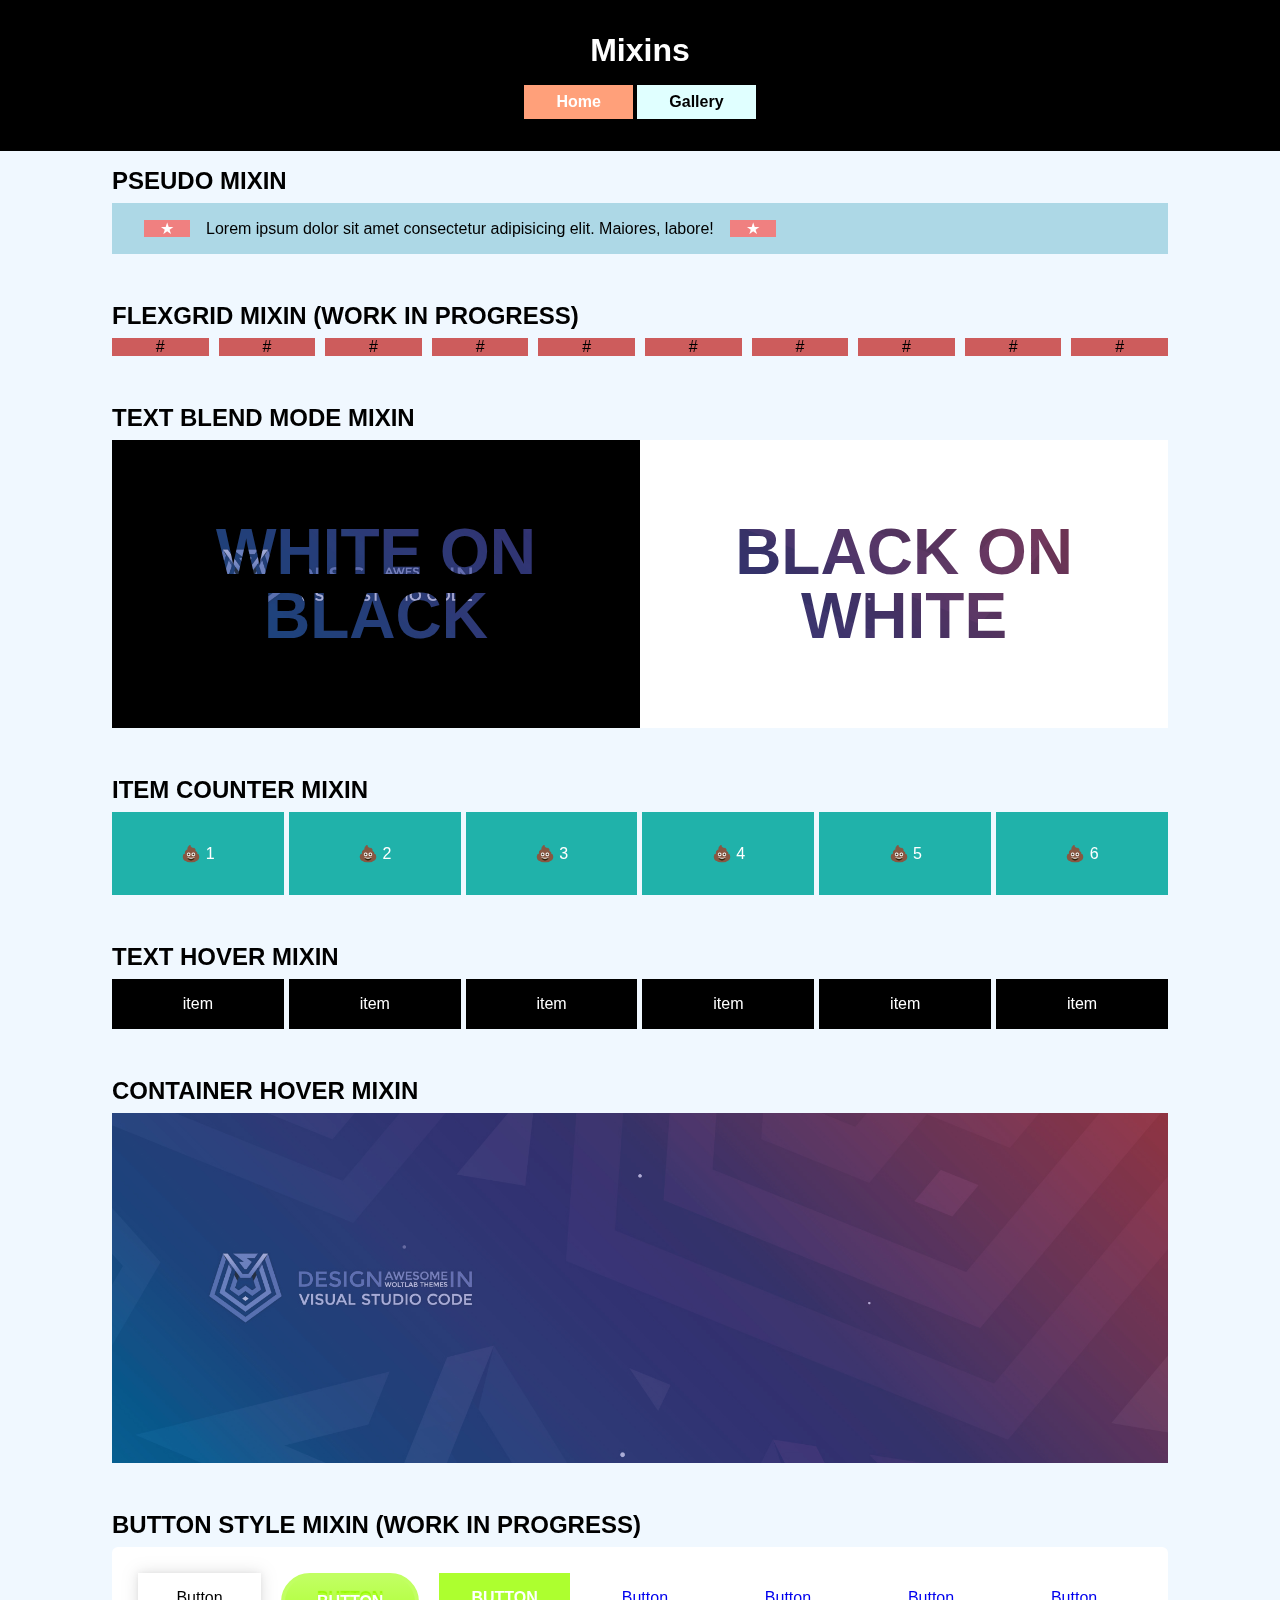
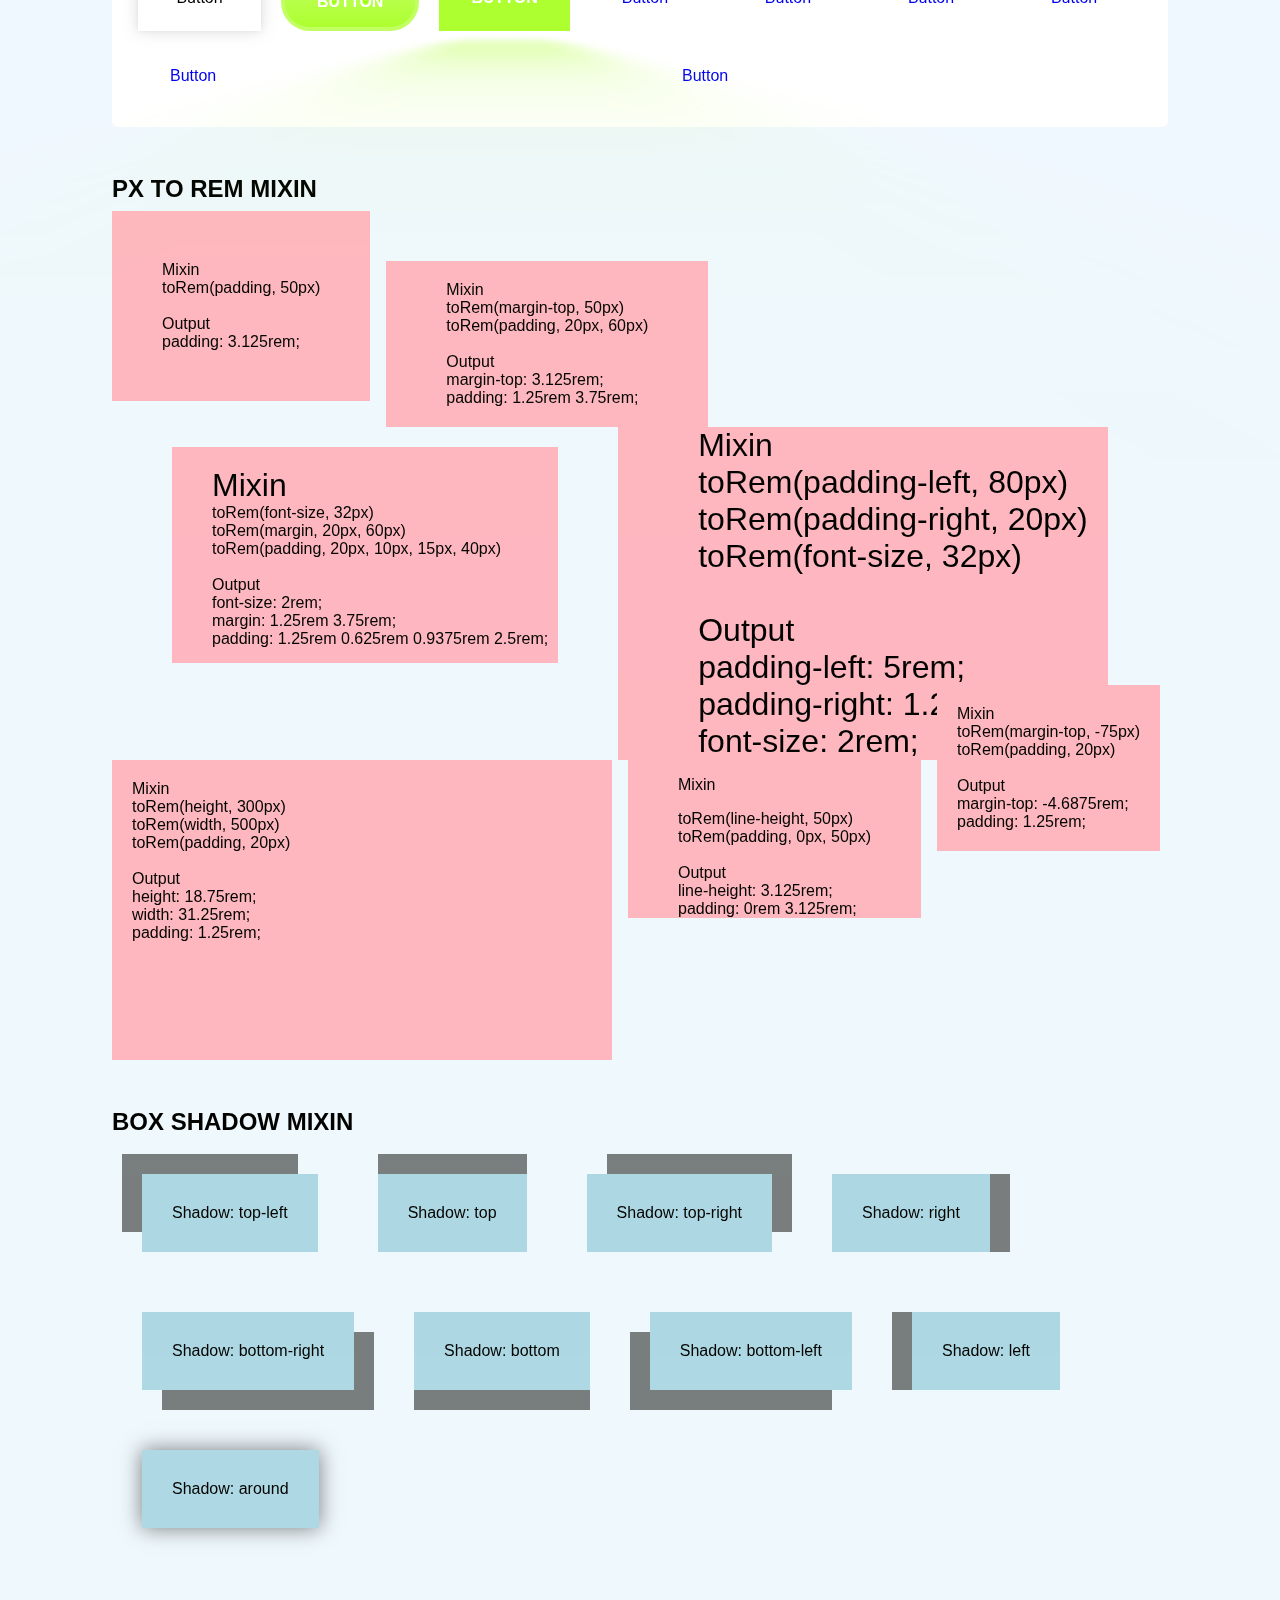
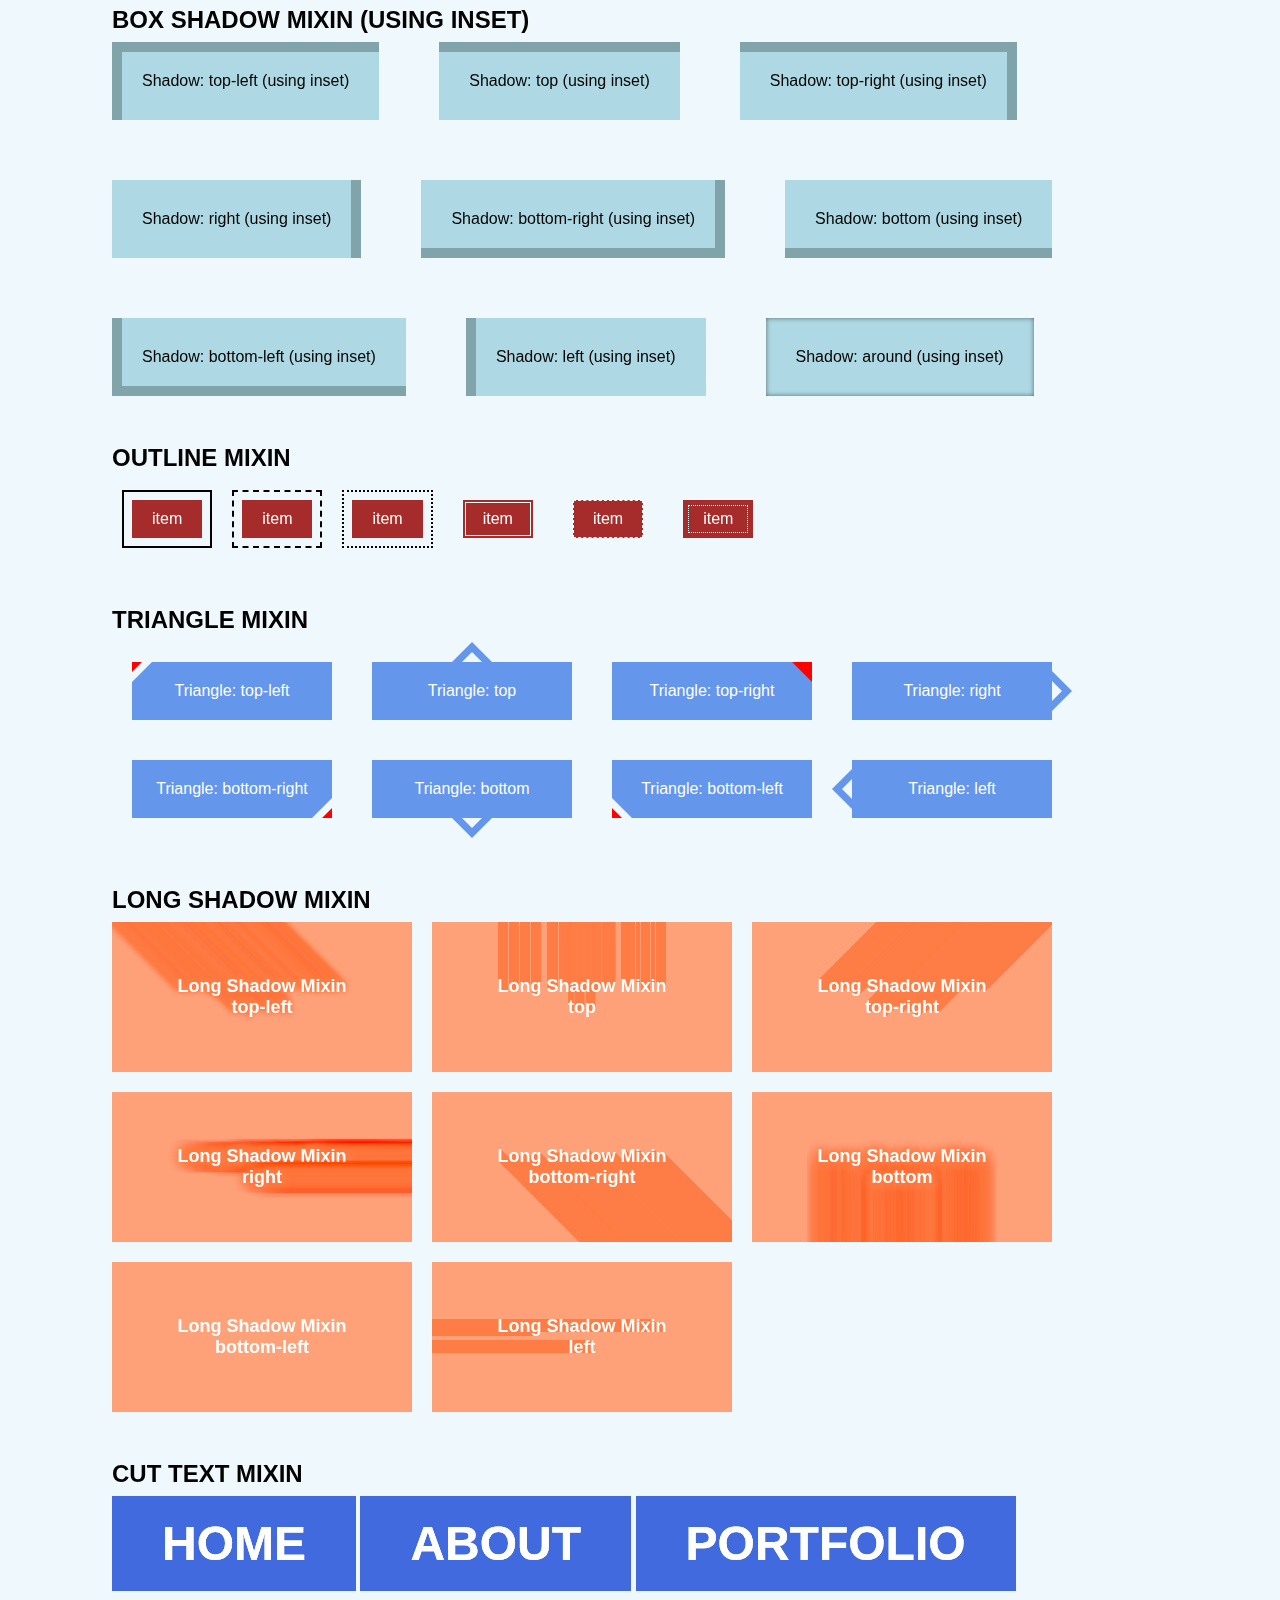
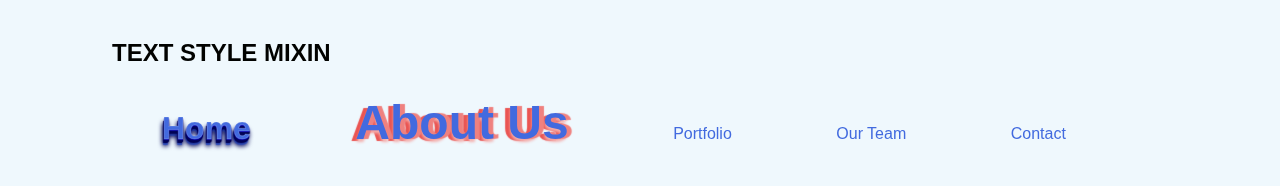
==== index.html @ 2803f366 "Start" ====
<!DOCTYPE html>
<html lang="en">
	<head>
		<meta charset="UTF-8" />
		<meta http-equiv="X-UA-Compatible" content="IE=edge" />
		<meta name="viewport" content="width=device-width, initial-scale=1.0" />

		<script src="./main.js" defer></script>
		<link rel="stylesheet" href="https://cdnjs.cloudflare.com/ajax/libs/font-awesome/5.15.3/css/all.min.css" integrity="sha512-iBBXm8fW90+nuLcSKlbmrPcLa0OT92xO1BIsZ+ywDWZCvqsWgccV3gFoRBv0z+8dLJgyAHIhR35VZc2oM/gI1w==" crossorigin="anonymous" />
		<link rel="stylesheet" href="style.css" />
		<title>MIXINS</title>
	</head>
	<body>
		<header>
			<h1>Mixins</h1>

			<nav class="nav">
				<a href="./index.html">Home</a>
				<a href="./gallery.html">Gallery</a>
			</nav>
		</header>

		<main class="pageContainer">
			<h2>Pseudo Mixin</h2>
			<div class="element">Lorem ipsum dolor sit amet consectetur adipisicing elit. Maiores, labore!</div>

			<h2>FlexGrid Mixin (work in progress)</h2>
			<div class="flexGrid">
				<div>#</div>
				<div>#</div>
				<div>#</div>
				<div>#</div>
				<div>#</div>
				<div>#</div>
				<div>#</div>
				<div>#</div>
				<div>#</div>
				<div>#</div>
			</div>

			<h2>Text Blend Mode Mixin</h2>
			<div class="textBlend">
				<div>White on Black</div>
				<div>Black on White</div>
			</div>

			<h2>Item Counter Mixin</h2>
			<div class="itemCounter">
				<div></div>
				<div></div>
				<div></div>
				<div></div>
				<div></div>
				<div></div>
			</div>

			<h2>Text hover Mixin</h2>
			<ul class="linkHover">
				<li>item</li>
				<li>item</li>
				<li>item</li>
				<li>item</li>
				<li>item</li>
				<li>item</li>
			</ul>

			<h2>Container hover Mixin</h2>
			<figure class="imgHover">
				<img src="./img/vWSC-wallpaper.jpg" alt="" />
			</figure>

			<h2>Button Style Mixin (work in progress)</h2>
			<nav class="buttonNav">
				<a href="#!">Button</a>
				<a href="#!">Button</a>
				<a href="#!">Button</a>
				<a href="#!">Button</a>
				<a href="#!">Button</a>
				<a href="#!">Button</a>
				<a href="#!">Button</a>
				<a href="#!">Button</a>
				<a href="#!">Button</a>
			</nav>

			<h2>PX to REM Mixin</h2>
			<ul class="remall">
				<li>
					Mixin<br />
					toRem(padding, 50px)<br /><br />
					Output<br />padding: 3.125rem;
				</li>
				<li>
					Mixin<br />
					toRem(margin-top, 50px)<br />
					toRem(padding, 20px, 60px)<br /><br />
					Output<br />margin-top: 3.125rem;<br />
					padding: 1.25rem 3.75rem;
				</li>
				<li>
					<span>Mixin</span><br />
					toRem(font-size, 32px)<br />
					toRem(margin, 20px, 60px)<br />
					toRem(padding, 20px, 10px, 15px, 40px)<br /><br />
					Output<br />
					font-size: 2rem;<br />
					margin: 1.25rem 3.75rem;<br />
					padding: 1.25rem 0.625rem 0.9375rem 2.5rem;<br />
				</li>
				<li>
					Mixin<br />
					toRem(padding-left, 80px)<br />
					toRem(padding-right, 20px)<br />
					toRem(font-size, 32px)<br /><br />
					Output<br />
					padding-left: 5rem;<br />
					padding-right: 1.25rem;<br />
					font-size: 2rem;<br />
				</li>
				<li>
					Mixin<br />
					toRem(height, 300px)<br />
					toRem(width, 500px)<br />
					toRem(padding, 20px)<br /><br />
					Output<br />
					height: 18.75rem;<br />
					width: 31.25rem;<br />
					padding: 1.25rem;<br />
				</li>
				<li>
					<span>Mixin</span><br />
					toRem(line-height, 50px)<br />
					toRem(padding, 0px, 50px)<br /><br />
					Output<br />
					line-height: 3.125rem;<br />
					padding: 0rem 3.125rem;
				</li>
				<li>
					Mixin<br />
					toRem(margin-top, -75px)<br />
					toRem(padding, 20px)<br /><br />
					Output<br />
					margin-top: -4.6875rem;<br />
					padding: 1.25rem;
				</li>
			</ul>

			<h2>Box Shadow Mixin</h2>
			<ul class="boxShadow">
				<li>Shadow: top-left</li>
				<li>Shadow: top</li>
				<li>Shadow: top-right</li>
				<li>Shadow: right</li>
				<li>Shadow: bottom-right</li>
				<li>Shadow: bottom</li>
				<li>Shadow: bottom-left</li>
				<li>Shadow: left</li>
				<li>Shadow: around</li>
			</ul>

			<h2>Box Shadow Mixin (using inset)</h2>
			<ul class="boxShadowInset">
				<li>Shadow: top-left (using inset)</li>
				<li>Shadow: top (using inset)</li>
				<li>Shadow: top-right (using inset)</li>
				<li>Shadow: right (using inset)</li>
				<li>Shadow: bottom-right (using inset)</li>
				<li>Shadow: bottom (using inset)</li>
				<li>Shadow: bottom-left (using inset)</li>
				<li>Shadow: left (using inset)</li>
				<li>Shadow: around (using inset)</li>
			</ul>

			<h2>Outline Mixin</h2>
			<ul class="outline">
				<li>item</li>
				<li>item</li>
				<li>item</li>
				<li>item</li>
				<li>item</li>
				<li>item</li>
			</ul>

			<h2>Triangle Mixin</h2>
			<ul class="triangle">
				<li>Triangle: top-left</li>
				<li>Triangle: top</li>
				<li>Triangle: top-right</li>
				<li>Triangle: right</li>
				<li>Triangle: bottom-right</li>
				<li>Triangle: bottom</li>
				<li>Triangle: bottom-left</li>
				<li>Triangle: left</li>
			</ul>

			<h2>Long Shadow Mixin</h2>
			<ul class="longShadow">
				<li>
					<p>Long Shadow Mixin<br /><span>top-left</span></p>
				</li>
				<li>
					<p>Long Shadow Mixin<br /><span>top</span></p>
				</li>
				<li>
					<p>Long Shadow Mixin<br /><span>top-right</span></p>
				</li>
				<li>
					<p>Long Shadow Mixin<br />right</p>
				</li>
				<li>
					<p>Long Shadow Mixin<br />bottom-right</p>
				</li>
				<li>
					<p>Long Shadow Mixin<br />bottom</p>
				</li>
				<li>
					<p>Long Shadow Mixin<br />bottom-left</p>
				</li>
				<li>
					<p>Long Shadow Mixin<br />left</p>
				</li>
			</ul>

			<h2>Cut Text Mixin</h2>
			<div class="cutText">
				<a href="#!"><span>Home</span></a>
				<a href="#!"><span>About</span></a>
				<a href="#!"><span>Portfolio</span></a>
			</div>

			<h2>Text Style Mixin</h2>
			<div class="textStyle">
				<a href="#!">Home</a>
				<a href="#!">About Us</a>
				<a href="#!">Portfolio</a>
				<a href="#!">Our Team</a>
				<a href="#!">Contact</a>
			</div>
		</main>
	</body>
</html>
---- style.css ----
@charset "UTF-8";
* {
  padding: 0;
  margin: 0;
  -webkit-box-sizing: border-box;
          box-sizing: border-box;
}

body {
  font-family: "Segoe UI", Tahoma, Geneva, Verdana, sans-serif;
  background-color: aliceblue;
}

body[data-page-id="gallery"] main {
  padding: 3rem 0;
}

.pageContainer {
  width: 100%;
  margin: 0 auto;
  padding: 1rem;
}

header {
  background-color: black;
  color: white;
  text-align: center;
  padding: 2rem;
}

header nav {
  margin-top: 1rem;
}

header nav > a {
  display: inline-block;
  text-decoration: none;
  color: black;
  font-weight: bold;
  background-color: lightcyan;
  padding: 0.5rem 2rem;
}

header nav > a:hover, header nav > a.active {
  background-color: lightsalmon;
  color: white;
}

main {
  padding: 10rem 0;
}

main h2 {
  font-weight: bold;
  text-transform: uppercase;
  margin-bottom: 0.5rem;
}

main h2:not(:first-child) {
  margin-top: 3rem;
}

main ul {
  list-style: none;
}

@media (min-width: 545px) {
  .pageContainer {
    width: 95%;
  }
}

@media (min-width: 769px) {
  .pageContainer {
    width: 90%;
  }
}

@media (min-width: 1025px) {
  .pageContainer {
    width: 85%;
  }
}

@media (min-width: 1200px) {
  .pageContainer {
    width: 85%;
  }
}

@media (min-width: 1600px) {
  .pageContainer {
    width: 80%;
  }
}

.element {
  background-color: lightblue;
  padding: 1rem;
  position: relative;
}

.element::before, .element::after {
  content: "★";
  position: relative;
  margin: 0 1rem;
  padding: 0 1rem;
  color: white;
  background-color: lightcoral;
}

.flexGrid {
  display: -webkit-box;
  display: -ms-flexbox;
  display: flex;
  -ms-flex-wrap: wrap;
      flex-wrap: wrap;
  margin: -20px;
}

.flexGrid > * {
  -webkit-box-flex: 0;
      -ms-flex: 0 0 calc(100% / 10);
          flex: 0 0 calc(100% / 10);
  margin: 10px;
}

@supports (display: grid) {
  .flexGrid {
    display: -ms-grid;
    display: grid;
    -ms-grid-columns: (1fr)[10];
        grid-template-columns: repeat(10, 1fr);
    grid-auto-rows: minmax(auto, 1fr);
    gap: 10px;
    margin: 0;
  }
  .flexGrid > * {
    -webkit-box-flex: inherit;
        -ms-flex: inherit;
            flex: inherit;
    margin: 0;
  }
}

.flexGrid > * {
  text-align: center;
  background-color: indianred;
}

.textBlend {
  display: -webkit-box;
  display: -ms-flexbox;
  display: flex;
  background: url(./img/vWSC-wallpaper.jpg) center center/cover, lightcoral;
}

.textBlend > * {
  -webkit-box-flex: 1;
      -ms-flex: 1;
          flex: 1;
  text-align: center;
  padding: 5rem 0;
  text-transform: uppercase;
  line-height: 1;
}

.textBlend > :first-child {
  color: white;
  background-color: black;
  mix-blend-mode: multiply;
  font-size: 4rem;
  font-weight: bold;
}

.textBlend > :last-child {
  color: black;
  background-color: white;
  mix-blend-mode: screen;
  font-size: 4rem;
  font-weight: bolder;
}

.itemCounter {
  display: -webkit-box;
  display: -ms-flexbox;
  display: flex;
}

.itemCounter > * {
  counter-increment: itemCount;
  -webkit-box-flex: 1;
      -ms-flex: 1;
          flex: 1;
  background-color: lightseagreen;
  padding: 2rem;
  text-align: center;
}

.itemCounter > *::before {
  content: "💩 " counter(itemCount);
}

.itemCounter > *::before {
  color: white;
}

.itemCounter > *:not(:last-child) {
  margin-right: 5px;
}

.linkHover {
  display: -webkit-box;
  display: -ms-flexbox;
  display: flex;
  list-style: none;
}

.linkHover > * {
  -webkit-box-flex: 1;
      -ms-flex: 1;
          flex: 1;
  padding: 1rem;
  cursor: pointer;
  background-color: black;
  text-align: center;
  color: white;
}

.linkHover > *:hover, .linkHover > *:focus, .linkHover > *:focus-within {
  color: lightcoral;
}

.linkHover > *:not(:last-child) {
  margin-right: 5px;
}

.imgHover {
  width: 100%;
  height: 350px;
  position: relative;
  overflow: hidden;
}

.imgHover::before {
  content: "✚";
  position: absolute;
  width: 100%;
  height: 100%;
  top: 0;
  left: 0;
  display: -webkit-box;
  display: -ms-flexbox;
  display: flex;
  -webkit-box-pack: center;
      -ms-flex-pack: center;
          justify-content: center;
  -webkit-box-align: center;
      -ms-flex-align: center;
          align-items: center;
  background-color: rgba(0, 0, 0, 0.75);
  -webkit-transition: all 0.2s 0.1s ease-in-out;
  transition: all 0.2s 0.1s ease-in-out;
  -webkit-transform: translateX(-100%);
          transform: translateX(-100%);
}

.imgHover:hover::before {
  -webkit-transform: translate(0, 0);
          transform: translate(0, 0);
}

.imgHover::before {
  font-weight: bold;
  text-transform: uppercase;
  font-size: 3rem;
  color: white;
}

.imgHover > img {
  -o-object-fit: cover;
     object-fit: cover;
  height: 100%;
  width: 100%;
}

.imgContainer {
  display: -webkit-box;
  display: -ms-flexbox;
  display: flex;
  -ms-flex-wrap: wrap;
      flex-wrap: wrap;
  overflow: hidden;
  margin: -2.5px;
}

.imgContainer > * {
  display: block;
  -o-object-fit: cover;
     object-fit: cover;
  width: 100%;
  height: 100%;
  max-width: calc(100% / 5);
  max-width: calc(100% / 5 - 5px);
  margin: 2.5px;
}

@supports (display: grid) {
  .imgContainer {
    display: -ms-grid;
    display: grid;
    -ms-grid-columns: (1fr)[5];
        grid-template-columns: repeat(5, 1fr);
    grid-auto-rows: auto;
    grid-auto-flow: dense;
    gap: 5px;
    margin: 0;
  }
  .imgContainer > * {
    margin: 0;
    max-width: inherit;
  }
}

.buttonNav {
  background-color: white;
  padding: 1rem;
  border-radius: 6px;
  display: -webkit-box;
  display: -ms-flexbox;
  display: flex;
  -ms-flex-wrap: wrap;
      flex-wrap: wrap;
}

.buttonNav > * {
  margin: 10px;
  -webkit-box-flex: 1;
      -ms-flex: 1;
          flex: 1;
  padding: 1rem 2rem;
  text-decoration: none;
}

.buttonNav > :first-child {
  text-align: center;
  color: black;
  -webkit-box-shadow: 0 0 5px rgba(128, 128, 128, 0.1), 0 0 15px rgba(128, 128, 128, 0.25);
          box-shadow: 0 0 5px rgba(128, 128, 128, 0.1), 0 0 15px rgba(128, 128, 128, 0.25);
}

.buttonNav > :first-child:hover {
  background-color: black;
  color: black;
}

.buttonNav > :nth-child(2) {
  text-align: center;
  color: white;
  font-weight: bold;
  text-transform: uppercase;
  border-radius: 50px;
  background: -webkit-gradient(linear, left bottom, left top, from(greenyellow), to(#c1ff62));
  background: linear-gradient(to top, greenyellow, #c1ff62);
  border: 4px solid #c1ff62;
  text-shadow: 0 -2px 0 greenyellow, 0 -4px 1px #98fb00;
}

.buttonNav > :nth-child(3) {
  text-align: center;
  position: relative;
  z-index: 1;
  font-weight: bold;
  text-transform: uppercase;
  color: white;
  background-color: greenyellow;
}

.buttonNav > :nth-child(3)::after {
  content: "";
  position: absolute;
  pointer-events: none;
  width: 100%;
  height: 50%;
  bottom: -55%;
  left: 0;
  background-color: rgba(173, 255, 47, 0.5);
  -webkit-transform: perspective(3rem) rotateX(60deg) scale(1.2);
          transform: perspective(3rem) rotateX(60deg) scale(1.2);
  -webkit-filter: blur(1rem);
          filter: blur(1rem);
  z-index: -1;
}

.remall {
  display: -webkit-box;
  display: -ms-flexbox;
  display: flex;
  -ms-flex-wrap: wrap;
      flex-wrap: wrap;
  -webkit-box-align: start;
      -ms-flex-align: start;
          align-items: flex-start;
  list-style: none;
}

.remall > *:not(:last-child) {
  margin-right: 1rem;
}

.remall > * {
  background-color: lightpink;
}

.remall > *:first-child {
  padding: 3.125rem;
}

.remall > *:nth-child(2) {
  margin-top: 3.125rem;
  padding: 1.25rem 3.75rem;
}

.remall > *:nth-child(3) {
  margin: 1.25rem 3.75rem;
  padding: 1.25rem 0.625rem 0.9375rem 2.5rem;
}

.remall > *:nth-child(3) > span {
  font-size: 2rem;
}

.remall > *:nth-child(4) {
  padding-left: 5rem;
  padding-right: 1.25rem;
  font-size: 2rem;
}

.remall > *:nth-child(5) {
  height: 18.75rem;
  width: 31.25rem;
  padding: 1.25rem;
}

.remall > *:nth-child(6) {
  padding: 0rem 3.125rem;
}

.remall > *:nth-child(6) > span {
  line-height: 3.125rem;
}

.remall > *:nth-child(7) {
  margin-top: -4.6875rem;
  padding: 1.25rem;
}

.boxShadow {
  display: -webkit-box;
  display: -ms-flexbox;
  display: flex;
  -ms-flex-wrap: wrap;
      flex-wrap: wrap;
}

.boxShadow > * {
  padding: 30px;
  background-color: lightblue;
  margin: 30px;
}

.boxShadow > :first-child {
  -webkit-box-shadow: -20px -20px 0 0 rgba(0, 0, 0, 0.5);
          box-shadow: -20px -20px 0 0 rgba(0, 0, 0, 0.5);
}

.boxShadow > :nth-child(2) {
  -webkit-box-shadow: 0 -20px 0 0 rgba(0, 0, 0, 0.5);
          box-shadow: 0 -20px 0 0 rgba(0, 0, 0, 0.5);
}

.boxShadow > :nth-child(3) {
  -webkit-box-shadow: 20px -20px 0 0 rgba(0, 0, 0, 0.5);
          box-shadow: 20px -20px 0 0 rgba(0, 0, 0, 0.5);
}

.boxShadow > :nth-child(4) {
  -webkit-box-shadow: 20px 0 0 0 rgba(0, 0, 0, 0.5);
          box-shadow: 20px 0 0 0 rgba(0, 0, 0, 0.5);
}

.boxShadow > :nth-child(5) {
  -webkit-box-shadow: 20px 20px 0 0 rgba(0, 0, 0, 0.5);
          box-shadow: 20px 20px 0 0 rgba(0, 0, 0, 0.5);
}

.boxShadow > :nth-child(6) {
  -webkit-box-shadow: 0 20px 0 0 rgba(0, 0, 0, 0.5);
          box-shadow: 0 20px 0 0 rgba(0, 0, 0, 0.5);
}

.boxShadow > :nth-child(7) {
  -webkit-box-shadow: -20px 20px 0 0 rgba(0, 0, 0, 0.5);
          box-shadow: -20px 20px 0 0 rgba(0, 0, 0, 0.5);
}

.boxShadow > :nth-child(8) {
  -webkit-box-shadow: -20px 0 0 0 rgba(0, 0, 0, 0.5);
          box-shadow: -20px 0 0 0 rgba(0, 0, 0, 0.5);
}

.boxShadow > :last-child {
  -webkit-box-shadow: 0 0 20px 0 rgba(0, 0, 0, 0.5);
          box-shadow: 0 0 20px 0 rgba(0, 0, 0, 0.5);
}

.boxShadowInset {
  display: -webkit-box;
  display: -ms-flexbox;
  display: flex;
  -ms-flex-wrap: wrap;
      flex-wrap: wrap;
  margin: -30px;
}

.boxShadowInset > * {
  padding: 30px;
  background-color: lightblue;
  margin: 30px;
}

.boxShadowInset > :first-child {
  -webkit-box-shadow: inset 10px 10px 0 0 rgba(0, 0, 0, 0.25);
          box-shadow: inset 10px 10px 0 0 rgba(0, 0, 0, 0.25);
}

.boxShadowInset > :nth-child(2) {
  -webkit-box-shadow: inset 0 10px 0 0 rgba(0, 0, 0, 0.25);
          box-shadow: inset 0 10px 0 0 rgba(0, 0, 0, 0.25);
}

.boxShadowInset > :nth-child(3) {
  -webkit-box-shadow: inset -10px 10px 0 0 rgba(0, 0, 0, 0.25);
          box-shadow: inset -10px 10px 0 0 rgba(0, 0, 0, 0.25);
}

.boxShadowInset > :nth-child(4) {
  -webkit-box-shadow: inset -10px 0 0 0 rgba(0, 0, 0, 0.25);
          box-shadow: inset -10px 0 0 0 rgba(0, 0, 0, 0.25);
}

.boxShadowInset > :nth-child(5) {
  -webkit-box-shadow: inset -10px -10px 0 0 rgba(0, 0, 0, 0.25);
          box-shadow: inset -10px -10px 0 0 rgba(0, 0, 0, 0.25);
}

.boxShadowInset > :nth-child(6) {
  -webkit-box-shadow: inset 0 -10px 0 0 rgba(0, 0, 0, 0.25);
          box-shadow: inset 0 -10px 0 0 rgba(0, 0, 0, 0.25);
}

.boxShadowInset > :nth-child(7) {
  -webkit-box-shadow: inset 10px -10px 0 0 rgba(0, 0, 0, 0.25);
          box-shadow: inset 10px -10px 0 0 rgba(0, 0, 0, 0.25);
}

.boxShadowInset > :nth-child(8) {
  -webkit-box-shadow: inset 10px 0 0 0 rgba(0, 0, 0, 0.25);
          box-shadow: inset 10px 0 0 0 rgba(0, 0, 0, 0.25);
}

.boxShadowInset > :last-child {
  -webkit-box-shadow: inset 0 0 5px 0 rgba(0, 0, 0, 0.5);
          box-shadow: inset 0 0 5px 0 rgba(0, 0, 0, 0.5);
}

.outline {
  display: -webkit-box;
  display: -ms-flexbox;
  display: flex;
  -ms-flex-wrap: wrap;
      flex-wrap: wrap;
}

.outline > * {
  margin: 20px;
  background-color: brown;
  color: white;
  padding: 10px 20px;
}

.outline > :first-child {
  outline: 2px solid black;
  outline-offset: 8px;
}

.outline > :nth-child(2) {
  outline: 2px dashed black;
  outline-offset: 8px;
}

.outline > :nth-child(3) {
  outline: 2px dotted black;
  outline-offset: 8px;
}

.outline > :nth-child(4) {
  outline: 1px solid white;
  outline-offset: -3px;
}

.outline > :nth-child(5) {
  outline: 1px dashed white;
  outline-offset: -1px;
}

.outline > :nth-child(6) {
  outline: 1px dotted white;
  outline-offset: -6px;
}

.triangle {
  display: -webkit-box;
  display: -ms-flexbox;
  display: flex;
  -ms-flex-wrap: wrap;
      flex-wrap: wrap;
}

.triangle > * {
  position: relative;
  margin: 20px;
  padding: 20px;
  min-width: 200px;
  color: white;
  text-align: center;
  background-color: cornflowerblue;
}

.triangle > :first-child::before, .triangle > :first-child::after {
  content: "";
  position: absolute;
  top: 0;
  left: 0;
}

.triangle > :first-child::before {
  width: 0;
  height: 0;
  border-style: solid;
  border-width: 20px 20px 0 0;
  border-color: aliceblue transparent transparent transparent;
}

.triangle > :first-child::after {
  width: 0;
  height: 0;
  border-style: solid;
  border-width: 10px 10px 0 0;
  border-color: red transparent transparent transparent;
}

.triangle > :nth-child(2)::before, .triangle > :nth-child(2)::after {
  content: "";
  position: absolute;
  left: 0;
  right: 0;
  margin: 0 auto;
}

.triangle > :nth-child(2)::before {
  width: 0;
  height: 0;
  border-style: solid;
  border-width: 0 20px 20px 20px;
  border-color: transparent transparent cornflowerblue transparent;
  top: -20px;
}

.triangle > :nth-child(2)::after {
  width: 0;
  height: 0;
  border-style: solid;
  border-width: 0 10px 10px 10px;
  border-color: transparent transparent aliceblue transparent;
  top: -10px;
}

.triangle > :nth-child(3)::before {
  content: "";
  position: absolute;
  top: 0;
  right: 0;
  width: 0;
  height: 0;
  border-style: solid;
  border-width: 0 20px 20px 0;
  border-color: transparent red transparent transparent;
}

.triangle > :nth-child(4)::before, .triangle > :nth-child(4)::after {
  content: "";
  position: absolute;
  top: 0;
  bottom: 0;
  margin: auto 0;
}

.triangle > :nth-child(4)::before {
  width: 0;
  height: 0;
  border-style: solid;
  border-width: 20px 0 20px 20px;
  border-color: transparent transparent transparent cornflowerblue;
  right: -20px;
}

.triangle > :nth-child(4)::after {
  width: 0;
  height: 0;
  border-style: solid;
  border-width: 10px 0 10px 10px;
  border-color: transparent transparent transparent aliceblue;
  right: -10px;
}

.triangle > :nth-child(5)::before, .triangle > :nth-child(5)::after {
  content: "";
  position: absolute;
  bottom: 0;
  right: 0;
}

.triangle > :nth-child(5)::before {
  width: 0;
  height: 0;
  border-style: solid;
  border-width: 0 0 20px 20px;
  border-color: transparent transparent aliceblue transparent;
}

.triangle > :nth-child(5)::after {
  width: 0;
  height: 0;
  border-style: solid;
  border-width: 0 0 10px 10px;
  border-color: transparent transparent red transparent;
}

.triangle > :nth-child(6)::before, .triangle > :nth-child(6)::after {
  content: "";
  position: absolute;
  left: 0;
  right: 0;
  margin: 0 auto;
}

.triangle > :nth-child(6)::before {
  width: 0;
  height: 0;
  border-style: solid;
  border-width: 20px 20px 0 20px;
  border-color: cornflowerblue transparent transparent transparent;
  bottom: -20px;
}

.triangle > :nth-child(6)::after {
  width: 0;
  height: 0;
  border-style: solid;
  border-width: 10px 10px 0 10px;
  border-color: aliceblue transparent transparent transparent;
  bottom: -10px;
}

.triangle > :nth-child(7)::before, .triangle > :nth-child(7)::after {
  content: "";
  position: absolute;
  bottom: 0;
  left: 0;
}

.triangle > :nth-child(7)::before {
  width: 0;
  height: 0;
  border-style: solid;
  border-width: 20px 0 0 20px;
  border-color: transparent transparent transparent aliceblue;
}

.triangle > :nth-child(7)::after {
  width: 0;
  height: 0;
  border-style: solid;
  border-width: 10px 0 0 10px;
  border-color: transparent transparent transparent red;
}

.triangle > :last-child::before, .triangle > :last-child::after {
  content: "";
  position: absolute;
  top: 0;
  bottom: 0;
  margin: auto 0;
}

.triangle > :last-child::before {
  width: 0;
  height: 0;
  border-style: solid;
  border-width: 20px 20px 20px 0;
  border-color: transparent cornflowerblue transparent transparent;
  left: -20px;
}

.triangle > :last-child::after {
  width: 0;
  height: 0;
  border-style: solid;
  border-width: 10px 10px 10px 0;
  border-color: transparent aliceblue transparent transparent;
  left: -10px;
}

@-webkit-keyframes shadowMove {
  0% {
    text-shadow: 0px 0px #ff7c47, -1px 1px #ff7c47, -2px 2px #ff7c47, -3px 3px #ff7c47, -4px 4px #ff7c47, -5px 5px #ff7c47, -6px 6px #ff7c47, -7px 7px #ff7c47, -8px 8px #ff7c47, -9px 9px #ff7c47, -10px 10px #ff7c47, -11px 11px #ff7c47, -12px 12px #ff7c47, -13px 13px #ff7c47, -14px 14px #ff7c47, -15px 15px #ff7c47, -16px 16px #ff7c47, -17px 17px #ff7c47, -18px 18px #ff7c47, -19px 19px #ff7c47, -20px 20px #ff7c47, -21px 21px #ff7c47, -22px 22px #ff7c47, -23px 23px #ff7c47, -24px 24px #ff7c47, -25px 25px #ff7c47, -26px 26px #ff7c47, -27px 27px #ff7c47, -28px 28px #ff7c47, -29px 29px #ff7c47, -30px 30px #ff7c47, -31px 31px #ff7c47, -32px 32px #ff7c47, -33px 33px #ff7c47, -34px 34px #ff7c47, -35px 35px #ff7c47, -36px 36px #ff7c47, -37px 37px #ff7c47, -38px 38px #ff7c47, -39px 39px #ff7c47, -40px 40px #ff7c47, -41px 41px #ff7c47, -42px 42px #ff7c47, -43px 43px #ff7c47, -44px 44px #ff7c47, -45px 45px #ff7c47, -46px 46px #ff7c47, -47px 47px #ff7c47, -48px 48px #ff7c47, -49px 49px #ff7c47, -50px 50px #ff7c47, -51px 51px #ff7c47, -52px 52px #ff7c47, -53px 53px #ff7c47, -54px 54px #ff7c47, -55px 55px #ff7c47, -56px 56px #ff7c47, -57px 57px #ff7c47, -58px 58px #ff7c47, -59px 59px #ff7c47, -60px 60px #ff7c47, -61px 61px #ff7c47, -62px 62px #ff7c47, -63px 63px #ff7c47, -64px 64px #ff7c47, -65px 65px #ff7c47, -66px 66px #ff7c47, -67px 67px #ff7c47, -68px 68px #ff7c47, -69px 69px #ff7c47, -70px 70px #ff7c47, -71px 71px #ff7c47, -72px 72px #ff7c47, -73px 73px #ff7c47, -74px 74px #ff7c47, -75px 75px #ff7c47, -76px 76px #ff7c47, -77px 77px #ff7c47, -78px 78px #ff7c47, -79px 79px #ff7c47, -80px 80px #ff7c47, -81px 81px #ff7c47, -82px 82px #ff7c47, -83px 83px #ff7c47, -84px 84px #ff7c47, -85px 85px #ff7c47, -86px 86px #ff7c47, -87px 87px #ff7c47, -88px 88px #ff7c47, -89px 89px #ff7c47, -90px 90px #ff7c47, -91px 91px #ff7c47, -92px 92px #ff7c47, -93px 93px #ff7c47, -94px 94px #ff7c47, -95px 95px #ff7c47, -96px 96px #ff7c47, -97px 97px #ff7c47, -98px 98px #ff7c47, -99px 99px #ff7c47, -100px 100px #ff7c47, -101px 101px #ff7c47, -102px 102px #ff7c47, -103px 103px #ff7c47, -104px 104px #ff7c47, -105px 105px #ff7c47, -106px 106px #ff7c47, -107px 107px #ff7c47, -108px 108px #ff7c47, -109px 109px #ff7c47, -110px 110px #ff7c47, -111px 111px #ff7c47, -112px 112px #ff7c47, -113px 113px #ff7c47, -114px 114px #ff7c47, -115px 115px #ff7c47, -116px 116px #ff7c47, -117px 117px #ff7c47, -118px 118px #ff7c47, -119px 119px #ff7c47, -120px 120px #ff7c47, -121px 121px #ff7c47, -122px 122px #ff7c47, -123px 123px #ff7c47, -124px 124px #ff7c47, -125px 125px #ff7c47, -126px 126px #ff7c47, -127px 127px #ff7c47, -128px 128px #ff7c47, -129px 129px #ff7c47, -130px 130px #ff7c47, -131px 131px #ff7c47, -132px 132px #ff7c47, -133px 133px #ff7c47, -134px 134px #ff7c47, -135px 135px #ff7c47, -136px 136px #ff7c47, -137px 137px #ff7c47, -138px 138px #ff7c47, -139px 139px #ff7c47, -140px 140px #ff7c47, -141px 141px #ff7c47, -142px 142px #ff7c47, -143px 143px #ff7c47, -144px 144px #ff7c47, -145px 145px #ff7c47, -146px 146px #ff7c47, -147px 147px #ff7c47, -148px 148px #ff7c47, -149px 149px #ff7c47, -150px 150px #ff7c47, -151px 151px #ff7c47, -152px 152px #ff7c47, -153px 153px #ff7c47, -154px 154px #ff7c47, -155px 155px #ff7c47, -156px 156px #ff7c47, -157px 157px #ff7c47, -158px 158px #ff7c47, -159px 159px #ff7c47, -160px 160px #ff7c47, -161px 161px #ff7c47, -162px 162px #ff7c47, -163px 163px #ff7c47, -164px 164px #ff7c47, -165px 165px #ff7c47, -166px 166px #ff7c47, -167px 167px #ff7c47, -168px 168px #ff7c47, -169px 169px #ff7c47, -170px 170px #ff7c47, -171px 171px #ff7c47, -172px 172px #ff7c47, -173px 173px #ff7c47, -174px 174px #ff7c47, -175px 175px #ff7c47, -176px 176px #ff7c47, -177px 177px #ff7c47, -178px 178px #ff7c47, -179px 179px #ff7c47, -180px 180px #ff7c47, -181px 181px #ff7c47, -182px 182px #ff7c47, -183px 183px #ff7c47, -184px 184px #ff7c47, -185px 185px #ff7c47, -186px 186px #ff7c47, -187px 187px #ff7c47, -188px 188px #ff7c47, -189px 189px #ff7c47, -190px 190px #ff7c47, -191px 191px #ff7c47, -192px 192px #ff7c47, -193px 193px #ff7c47, -194px 194px #ff7c47, -195px 195px #ff7c47, -196px 196px #ff7c47, -197px 197px #ff7c47, -198px 198px #ff7c47, -199px 199px #ff7c47, -200px 200px #ff7c47;
  }
  100% {
    text-shadow: 0px 0px #ff7c47, -1px 0 #ff7c47, -2px 0 #ff7c47, -3px 0 #ff7c47, -4px 0 #ff7c47, -5px 0 #ff7c47, -6px 0 #ff7c47, -7px 0 #ff7c47, -8px 0 #ff7c47, -9px 0 #ff7c47, -10px 0 #ff7c47, -11px 0 #ff7c47, -12px 0 #ff7c47, -13px 0 #ff7c47, -14px 0 #ff7c47, -15px 0 #ff7c47, -16px 0 #ff7c47, -17px 0 #ff7c47, -18px 0 #ff7c47, -19px 0 #ff7c47, -20px 0 #ff7c47, -21px 0 #ff7c47, -22px 0 #ff7c47, -23px 0 #ff7c47, -24px 0 #ff7c47, -25px 0 #ff7c47, -26px 0 #ff7c47, -27px 0 #ff7c47, -28px 0 #ff7c47, -29px 0 #ff7c47, -30px 0 #ff7c47, -31px 0 #ff7c47, -32px 0 #ff7c47, -33px 0 #ff7c47, -34px 0 #ff7c47, -35px 0 #ff7c47, -36px 0 #ff7c47, -37px 0 #ff7c47, -38px 0 #ff7c47, -39px 0 #ff7c47, -40px 0 #ff7c47, -41px 0 #ff7c47, -42px 0 #ff7c47, -43px 0 #ff7c47, -44px 0 #ff7c47, -45px 0 #ff7c47, -46px 0 #ff7c47, -47px 0 #ff7c47, -48px 0 #ff7c47, -49px 0 #ff7c47, -50px 0 #ff7c47, -51px 0 #ff7c47, -52px 0 #ff7c47, -53px 0 #ff7c47, -54px 0 #ff7c47, -55px 0 #ff7c47, -56px 0 #ff7c47, -57px 0 #ff7c47, -58px 0 #ff7c47, -59px 0 #ff7c47, -60px 0 #ff7c47, -61px 0 #ff7c47, -62px 0 #ff7c47, -63px 0 #ff7c47, -64px 0 #ff7c47, -65px 0 #ff7c47, -66px 0 #ff7c47, -67px 0 #ff7c47, -68px 0 #ff7c47, -69px 0 #ff7c47, -70px 0 #ff7c47, -71px 0 #ff7c47, -72px 0 #ff7c47, -73px 0 #ff7c47, -74px 0 #ff7c47, -75px 0 #ff7c47, -76px 0 #ff7c47, -77px 0 #ff7c47, -78px 0 #ff7c47, -79px 0 #ff7c47, -80px 0 #ff7c47, -81px 0 #ff7c47, -82px 0 #ff7c47, -83px 0 #ff7c47, -84px 0 #ff7c47, -85px 0 #ff7c47, -86px 0 #ff7c47, -87px 0 #ff7c47, -88px 0 #ff7c47, -89px 0 #ff7c47, -90px 0 #ff7c47, -91px 0 #ff7c47, -92px 0 #ff7c47, -93px 0 #ff7c47, -94px 0 #ff7c47, -95px 0 #ff7c47, -96px 0 #ff7c47, -97px 0 #ff7c47, -98px 0 #ff7c47, -99px 0 #ff7c47, -100px 0 #ff7c47, -101px 0 #ff7c47, -102px 0 #ff7c47, -103px 0 #ff7c47, -104px 0 #ff7c47, -105px 0 #ff7c47, -106px 0 #ff7c47, -107px 0 #ff7c47, -108px 0 #ff7c47, -109px 0 #ff7c47, -110px 0 #ff7c47, -111px 0 #ff7c47, -112px 0 #ff7c47, -113px 0 #ff7c47, -114px 0 #ff7c47, -115px 0 #ff7c47, -116px 0 #ff7c47, -117px 0 #ff7c47, -118px 0 #ff7c47, -119px 0 #ff7c47, -120px 0 #ff7c47, -121px 0 #ff7c47, -122px 0 #ff7c47, -123px 0 #ff7c47, -124px 0 #ff7c47, -125px 0 #ff7c47, -126px 0 #ff7c47, -127px 0 #ff7c47, -128px 0 #ff7c47, -129px 0 #ff7c47, -130px 0 #ff7c47, -131px 0 #ff7c47, -132px 0 #ff7c47, -133px 0 #ff7c47, -134px 0 #ff7c47, -135px 0 #ff7c47, -136px 0 #ff7c47, -137px 0 #ff7c47, -138px 0 #ff7c47, -139px 0 #ff7c47, -140px 0 #ff7c47, -141px 0 #ff7c47, -142px 0 #ff7c47, -143px 0 #ff7c47, -144px 0 #ff7c47, -145px 0 #ff7c47, -146px 0 #ff7c47, -147px 0 #ff7c47, -148px 0 #ff7c47, -149px 0 #ff7c47, -150px 0 #ff7c47, -151px 0 #ff7c47, -152px 0 #ff7c47, -153px 0 #ff7c47, -154px 0 #ff7c47, -155px 0 #ff7c47, -156px 0 #ff7c47, -157px 0 #ff7c47, -158px 0 #ff7c47, -159px 0 #ff7c47, -160px 0 #ff7c47, -161px 0 #ff7c47, -162px 0 #ff7c47, -163px 0 #ff7c47, -164px 0 #ff7c47, -165px 0 #ff7c47, -166px 0 #ff7c47, -167px 0 #ff7c47, -168px 0 #ff7c47, -169px 0 #ff7c47, -170px 0 #ff7c47, -171px 0 #ff7c47, -172px 0 #ff7c47, -173px 0 #ff7c47, -174px 0 #ff7c47, -175px 0 #ff7c47, -176px 0 #ff7c47, -177px 0 #ff7c47, -178px 0 #ff7c47, -179px 0 #ff7c47, -180px 0 #ff7c47, -181px 0 #ff7c47, -182px 0 #ff7c47, -183px 0 #ff7c47, -184px 0 #ff7c47, -185px 0 #ff7c47, -186px 0 #ff7c47, -187px 0 #ff7c47, -188px 0 #ff7c47, -189px 0 #ff7c47, -190px 0 #ff7c47, -191px 0 #ff7c47, -192px 0 #ff7c47, -193px 0 #ff7c47, -194px 0 #ff7c47, -195px 0 #ff7c47, -196px 0 #ff7c47, -197px 0 #ff7c47, -198px 0 #ff7c47, -199px 0 #ff7c47, -200px 0 #ff7c47;
  }
}

@keyframes shadowMove {
  0% {
    text-shadow: 0px 0px #ff7c47, -1px 1px #ff7c47, -2px 2px #ff7c47, -3px 3px #ff7c47, -4px 4px #ff7c47, -5px 5px #ff7c47, -6px 6px #ff7c47, -7px 7px #ff7c47, -8px 8px #ff7c47, -9px 9px #ff7c47, -10px 10px #ff7c47, -11px 11px #ff7c47, -12px 12px #ff7c47, -13px 13px #ff7c47, -14px 14px #ff7c47, -15px 15px #ff7c47, -16px 16px #ff7c47, -17px 17px #ff7c47, -18px 18px #ff7c47, -19px 19px #ff7c47, -20px 20px #ff7c47, -21px 21px #ff7c47, -22px 22px #ff7c47, -23px 23px #ff7c47, -24px 24px #ff7c47, -25px 25px #ff7c47, -26px 26px #ff7c47, -27px 27px #ff7c47, -28px 28px #ff7c47, -29px 29px #ff7c47, -30px 30px #ff7c47, -31px 31px #ff7c47, -32px 32px #ff7c47, -33px 33px #ff7c47, -34px 34px #ff7c47, -35px 35px #ff7c47, -36px 36px #ff7c47, -37px 37px #ff7c47, -38px 38px #ff7c47, -39px 39px #ff7c47, -40px 40px #ff7c47, -41px 41px #ff7c47, -42px 42px #ff7c47, -43px 43px #ff7c47, -44px 44px #ff7c47, -45px 45px #ff7c47, -46px 46px #ff7c47, -47px 47px #ff7c47, -48px 48px #ff7c47, -49px 49px #ff7c47, -50px 50px #ff7c47, -51px 51px #ff7c47, -52px 52px #ff7c47, -53px 53px #ff7c47, -54px 54px #ff7c47, -55px 55px #ff7c47, -56px 56px #ff7c47, -57px 57px #ff7c47, -58px 58px #ff7c47, -59px 59px #ff7c47, -60px 60px #ff7c47, -61px 61px #ff7c47, -62px 62px #ff7c47, -63px 63px #ff7c47, -64px 64px #ff7c47, -65px 65px #ff7c47, -66px 66px #ff7c47, -67px 67px #ff7c47, -68px 68px #ff7c47, -69px 69px #ff7c47, -70px 70px #ff7c47, -71px 71px #ff7c47, -72px 72px #ff7c47, -73px 73px #ff7c47, -74px 74px #ff7c47, -75px 75px #ff7c47, -76px 76px #ff7c47, -77px 77px #ff7c47, -78px 78px #ff7c47, -79px 79px #ff7c47, -80px 80px #ff7c47, -81px 81px #ff7c47, -82px 82px #ff7c47, -83px 83px #ff7c47, -84px 84px #ff7c47, -85px 85px #ff7c47, -86px 86px #ff7c47, -87px 87px #ff7c47, -88px 88px #ff7c47, -89px 89px #ff7c47, -90px 90px #ff7c47, -91px 91px #ff7c47, -92px 92px #ff7c47, -93px 93px #ff7c47, -94px 94px #ff7c47, -95px 95px #ff7c47, -96px 96px #ff7c47, -97px 97px #ff7c47, -98px 98px #ff7c47, -99px 99px #ff7c47, -100px 100px #ff7c47, -101px 101px #ff7c47, -102px 102px #ff7c47, -103px 103px #ff7c47, -104px 104px #ff7c47, -105px 105px #ff7c47, -106px 106px #ff7c47, -107px 107px #ff7c47, -108px 108px #ff7c47, -109px 109px #ff7c47, -110px 110px #ff7c47, -111px 111px #ff7c47, -112px 112px #ff7c47, -113px 113px #ff7c47, -114px 114px #ff7c47, -115px 115px #ff7c47, -116px 116px #ff7c47, -117px 117px #ff7c47, -118px 118px #ff7c47, -119px 119px #ff7c47, -120px 120px #ff7c47, -121px 121px #ff7c47, -122px 122px #ff7c47, -123px 123px #ff7c47, -124px 124px #ff7c47, -125px 125px #ff7c47, -126px 126px #ff7c47, -127px 127px #ff7c47, -128px 128px #ff7c47, -129px 129px #ff7c47, -130px 130px #ff7c47, -131px 131px #ff7c47, -132px 132px #ff7c47, -133px 133px #ff7c47, -134px 134px #ff7c47, -135px 135px #ff7c47, -136px 136px #ff7c47, -137px 137px #ff7c47, -138px 138px #ff7c47, -139px 139px #ff7c47, -140px 140px #ff7c47, -141px 141px #ff7c47, -142px 142px #ff7c47, -143px 143px #ff7c47, -144px 144px #ff7c47, -145px 145px #ff7c47, -146px 146px #ff7c47, -147px 147px #ff7c47, -148px 148px #ff7c47, -149px 149px #ff7c47, -150px 150px #ff7c47, -151px 151px #ff7c47, -152px 152px #ff7c47, -153px 153px #ff7c47, -154px 154px #ff7c47, -155px 155px #ff7c47, -156px 156px #ff7c47, -157px 157px #ff7c47, -158px 158px #ff7c47, -159px 159px #ff7c47, -160px 160px #ff7c47, -161px 161px #ff7c47, -162px 162px #ff7c47, -163px 163px #ff7c47, -164px 164px #ff7c47, -165px 165px #ff7c47, -166px 166px #ff7c47, -167px 167px #ff7c47, -168px 168px #ff7c47, -169px 169px #ff7c47, -170px 170px #ff7c47, -171px 171px #ff7c47, -172px 172px #ff7c47, -173px 173px #ff7c47, -174px 174px #ff7c47, -175px 175px #ff7c47, -176px 176px #ff7c47, -177px 177px #ff7c47, -178px 178px #ff7c47, -179px 179px #ff7c47, -180px 180px #ff7c47, -181px 181px #ff7c47, -182px 182px #ff7c47, -183px 183px #ff7c47, -184px 184px #ff7c47, -185px 185px #ff7c47, -186px 186px #ff7c47, -187px 187px #ff7c47, -188px 188px #ff7c47, -189px 189px #ff7c47, -190px 190px #ff7c47, -191px 191px #ff7c47, -192px 192px #ff7c47, -193px 193px #ff7c47, -194px 194px #ff7c47, -195px 195px #ff7c47, -196px 196px #ff7c47, -197px 197px #ff7c47, -198px 198px #ff7c47, -199px 199px #ff7c47, -200px 200px #ff7c47;
  }
  100% {
    text-shadow: 0px 0px #ff7c47, -1px 0 #ff7c47, -2px 0 #ff7c47, -3px 0 #ff7c47, -4px 0 #ff7c47, -5px 0 #ff7c47, -6px 0 #ff7c47, -7px 0 #ff7c47, -8px 0 #ff7c47, -9px 0 #ff7c47, -10px 0 #ff7c47, -11px 0 #ff7c47, -12px 0 #ff7c47, -13px 0 #ff7c47, -14px 0 #ff7c47, -15px 0 #ff7c47, -16px 0 #ff7c47, -17px 0 #ff7c47, -18px 0 #ff7c47, -19px 0 #ff7c47, -20px 0 #ff7c47, -21px 0 #ff7c47, -22px 0 #ff7c47, -23px 0 #ff7c47, -24px 0 #ff7c47, -25px 0 #ff7c47, -26px 0 #ff7c47, -27px 0 #ff7c47, -28px 0 #ff7c47, -29px 0 #ff7c47, -30px 0 #ff7c47, -31px 0 #ff7c47, -32px 0 #ff7c47, -33px 0 #ff7c47, -34px 0 #ff7c47, -35px 0 #ff7c47, -36px 0 #ff7c47, -37px 0 #ff7c47, -38px 0 #ff7c47, -39px 0 #ff7c47, -40px 0 #ff7c47, -41px 0 #ff7c47, -42px 0 #ff7c47, -43px 0 #ff7c47, -44px 0 #ff7c47, -45px 0 #ff7c47, -46px 0 #ff7c47, -47px 0 #ff7c47, -48px 0 #ff7c47, -49px 0 #ff7c47, -50px 0 #ff7c47, -51px 0 #ff7c47, -52px 0 #ff7c47, -53px 0 #ff7c47, -54px 0 #ff7c47, -55px 0 #ff7c47, -56px 0 #ff7c47, -57px 0 #ff7c47, -58px 0 #ff7c47, -59px 0 #ff7c47, -60px 0 #ff7c47, -61px 0 #ff7c47, -62px 0 #ff7c47, -63px 0 #ff7c47, -64px 0 #ff7c47, -65px 0 #ff7c47, -66px 0 #ff7c47, -67px 0 #ff7c47, -68px 0 #ff7c47, -69px 0 #ff7c47, -70px 0 #ff7c47, -71px 0 #ff7c47, -72px 0 #ff7c47, -73px 0 #ff7c47, -74px 0 #ff7c47, -75px 0 #ff7c47, -76px 0 #ff7c47, -77px 0 #ff7c47, -78px 0 #ff7c47, -79px 0 #ff7c47, -80px 0 #ff7c47, -81px 0 #ff7c47, -82px 0 #ff7c47, -83px 0 #ff7c47, -84px 0 #ff7c47, -85px 0 #ff7c47, -86px 0 #ff7c47, -87px 0 #ff7c47, -88px 0 #ff7c47, -89px 0 #ff7c47, -90px 0 #ff7c47, -91px 0 #ff7c47, -92px 0 #ff7c47, -93px 0 #ff7c47, -94px 0 #ff7c47, -95px 0 #ff7c47, -96px 0 #ff7c47, -97px 0 #ff7c47, -98px 0 #ff7c47, -99px 0 #ff7c47, -100px 0 #ff7c47, -101px 0 #ff7c47, -102px 0 #ff7c47, -103px 0 #ff7c47, -104px 0 #ff7c47, -105px 0 #ff7c47, -106px 0 #ff7c47, -107px 0 #ff7c47, -108px 0 #ff7c47, -109px 0 #ff7c47, -110px 0 #ff7c47, -111px 0 #ff7c47, -112px 0 #ff7c47, -113px 0 #ff7c47, -114px 0 #ff7c47, -115px 0 #ff7c47, -116px 0 #ff7c47, -117px 0 #ff7c47, -118px 0 #ff7c47, -119px 0 #ff7c47, -120px 0 #ff7c47, -121px 0 #ff7c47, -122px 0 #ff7c47, -123px 0 #ff7c47, -124px 0 #ff7c47, -125px 0 #ff7c47, -126px 0 #ff7c47, -127px 0 #ff7c47, -128px 0 #ff7c47, -129px 0 #ff7c47, -130px 0 #ff7c47, -131px 0 #ff7c47, -132px 0 #ff7c47, -133px 0 #ff7c47, -134px 0 #ff7c47, -135px 0 #ff7c47, -136px 0 #ff7c47, -137px 0 #ff7c47, -138px 0 #ff7c47, -139px 0 #ff7c47, -140px 0 #ff7c47, -141px 0 #ff7c47, -142px 0 #ff7c47, -143px 0 #ff7c47, -144px 0 #ff7c47, -145px 0 #ff7c47, -146px 0 #ff7c47, -147px 0 #ff7c47, -148px 0 #ff7c47, -149px 0 #ff7c47, -150px 0 #ff7c47, -151px 0 #ff7c47, -152px 0 #ff7c47, -153px 0 #ff7c47, -154px 0 #ff7c47, -155px 0 #ff7c47, -156px 0 #ff7c47, -157px 0 #ff7c47, -158px 0 #ff7c47, -159px 0 #ff7c47, -160px 0 #ff7c47, -161px 0 #ff7c47, -162px 0 #ff7c47, -163px 0 #ff7c47, -164px 0 #ff7c47, -165px 0 #ff7c47, -166px 0 #ff7c47, -167px 0 #ff7c47, -168px 0 #ff7c47, -169px 0 #ff7c47, -170px 0 #ff7c47, -171px 0 #ff7c47, -172px 0 #ff7c47, -173px 0 #ff7c47, -174px 0 #ff7c47, -175px 0 #ff7c47, -176px 0 #ff7c47, -177px 0 #ff7c47, -178px 0 #ff7c47, -179px 0 #ff7c47, -180px 0 #ff7c47, -181px 0 #ff7c47, -182px 0 #ff7c47, -183px 0 #ff7c47, -184px 0 #ff7c47, -185px 0 #ff7c47, -186px 0 #ff7c47, -187px 0 #ff7c47, -188px 0 #ff7c47, -189px 0 #ff7c47, -190px 0 #ff7c47, -191px 0 #ff7c47, -192px 0 #ff7c47, -193px 0 #ff7c47, -194px 0 #ff7c47, -195px 0 #ff7c47, -196px 0 #ff7c47, -197px 0 #ff7c47, -198px 0 #ff7c47, -199px 0 #ff7c47, -200px 0 #ff7c47;
  }
}

.longShadow {
  display: -webkit-box;
  display: -ms-flexbox;
  display: flex;
  -ms-flex-wrap: wrap;
      flex-wrap: wrap;
  color: white;
  margin: -10px;
}

.longShadow > * {
  display: -webkit-box;
  display: -ms-flexbox;
  display: flex;
  -webkit-box-align: center;
      -ms-flex-align: center;
          align-items: center;
  -webkit-box-pack: center;
      -ms-flex-pack: center;
          justify-content: center;
  font-size: 18px;
  font-weight: bold;
  width: 300px;
  height: 150px;
  margin: 10px;
  padding: 20px;
  text-align: center;
  background-color: lightsalmon;
  overflow: hidden;
}

.longShadow > * p {
  position: relative;
  z-index: 1;
}

.longShadow > * span {
  position: relative;
  z-index: -1;
}

.longShadow > :first-child {
  text-shadow: 0px 0px 5px #ff7c47, -1px -1px 5px #ff7c47, -2px -2px 5px #ff7c47, -3px -3px 5px #ff7c47, -4px -4px 5px #ff7c47, -5px -5px 5px #ff7c47, -6px -6px 5px #ff7c47, -7px -7px 5px #ff7c47, -8px -8px 5px #ff7c47, -9px -9px 5px #ff7c47, -10px -10px 5px #ff7c47, -11px -11px 5px #ff7c47, -12px -12px 5px #ff7c47, -13px -13px 5px #ff7c47, -14px -14px 5px #ff7c47, -15px -15px 5px #ff7c47, -16px -16px 5px #ff7c47, -17px -17px 5px #ff7c47, -18px -18px 5px #ff7c47, -19px -19px 5px #ff7c47, -20px -20px 5px #ff7c47, -21px -21px 5px #ff7c47, -22px -22px 5px #ff7c47, -23px -23px 5px #ff7c47, -24px -24px 5px #ff7c47, -25px -25px 5px #ff7c47, -26px -26px 5px #ff7c47, -27px -27px 5px #ff7c47, -28px -28px 5px #ff7c47, -29px -29px 5px #ff7c47, -30px -30px 5px #ff7c47, -31px -31px 5px #ff7c47, -32px -32px 5px #ff7c47, -33px -33px 5px #ff7c47, -34px -34px 5px #ff7c47, -35px -35px 5px #ff7c47, -36px -36px 5px #ff7c47, -37px -37px 5px #ff7c47, -38px -38px 5px #ff7c47, -39px -39px 5px #ff7c47, -40px -40px 5px #ff7c47, -41px -41px 5px #ff7c47, -42px -42px 5px #ff7c47, -43px -43px 5px #ff7c47, -44px -44px 5px #ff7c47, -45px -45px 5px #ff7c47, -46px -46px 5px #ff7c47, -47px -47px 5px #ff7c47, -48px -48px 5px #ff7c47, -49px -49px 5px #ff7c47, -50px -50px 5px #ff7c47, -51px -51px 5px #ff7c47, -52px -52px 5px #ff7c47, -53px -53px 5px #ff7c47, -54px -54px 5px #ff7c47, -55px -55px 5px #ff7c47, -56px -56px 5px #ff7c47, -57px -57px 5px #ff7c47, -58px -58px 5px #ff7c47, -59px -59px 5px #ff7c47, -60px -60px 5px #ff7c47, -61px -61px 5px #ff7c47, -62px -62px 5px #ff7c47, -63px -63px 5px #ff7c47, -64px -64px 5px #ff7c47, -65px -65px 5px #ff7c47, -66px -66px 5px #ff7c47, -67px -67px 5px #ff7c47, -68px -68px 5px #ff7c47, -69px -69px 5px #ff7c47, -70px -70px 5px #ff7c47, -71px -71px 5px #ff7c47, -72px -72px 5px #ff7c47, -73px -73px 5px #ff7c47, -74px -74px 5px #ff7c47, -75px -75px 5px #ff7c47, -76px -76px 5px #ff7c47, -77px -77px 5px #ff7c47, -78px -78px 5px #ff7c47, -79px -79px 5px #ff7c47, -80px -80px 5px #ff7c47, -81px -81px 5px #ff7c47, -82px -82px 5px #ff7c47, -83px -83px 5px #ff7c47, -84px -84px 5px #ff7c47, -85px -85px 5px #ff7c47, -86px -86px 5px #ff7c47, -87px -87px 5px #ff7c47, -88px -88px 5px #ff7c47, -89px -89px 5px #ff7c47, -90px -90px 5px #ff7c47, -91px -91px 5px #ff7c47, -92px -92px 5px #ff7c47, -93px -93px 5px #ff7c47, -94px -94px 5px #ff7c47, -95px -95px 5px #ff7c47, -96px -96px 5px #ff7c47, -97px -97px 5px #ff7c47, -98px -98px 5px #ff7c47, -99px -99px 5px #ff7c47, -100px -100px 5px #ff7c47, -101px -101px 5px #ff7c47, -102px -102px 5px #ff7c47, -103px -103px 5px #ff7c47, -104px -104px 5px #ff7c47, -105px -105px 5px #ff7c47, -106px -106px 5px #ff7c47, -107px -107px 5px #ff7c47, -108px -108px 5px #ff7c47, -109px -109px 5px #ff7c47, -110px -110px 5px #ff7c47, -111px -111px 5px #ff7c47, -112px -112px 5px #ff7c47, -113px -113px 5px #ff7c47, -114px -114px 5px #ff7c47, -115px -115px 5px #ff7c47, -116px -116px 5px #ff7c47, -117px -117px 5px #ff7c47, -118px -118px 5px #ff7c47, -119px -119px 5px #ff7c47, -120px -120px 5px #ff7c47, -121px -121px 5px #ff7c47, -122px -122px 5px #ff7c47, -123px -123px 5px #ff7c47, -124px -124px 5px #ff7c47, -125px -125px 5px #ff7c47, -126px -126px 5px #ff7c47, -127px -127px 5px #ff7c47, -128px -128px 5px #ff7c47, -129px -129px 5px #ff7c47, -130px -130px 5px #ff7c47, -131px -131px 5px #ff7c47, -132px -132px 5px #ff7c47, -133px -133px 5px #ff7c47, -134px -134px 5px #ff7c47, -135px -135px 5px #ff7c47, -136px -136px 5px #ff7c47, -137px -137px 5px #ff7c47, -138px -138px 5px #ff7c47, -139px -139px 5px #ff7c47, -140px -140px 5px #ff7c47, -141px -141px 5px #ff7c47, -142px -142px 5px #ff7c47, -143px -143px 5px #ff7c47, -144px -144px 5px #ff7c47, -145px -145px 5px #ff7c47, -146px -146px 5px #ff7c47, -147px -147px 5px #ff7c47, -148px -148px 5px #ff7c47, -149px -149px 5px #ff7c47, -150px -150px 5px #ff7c47, -151px -151px 5px #ff7c47, -152px -152px 5px #ff7c47, -153px -153px 5px #ff7c47, -154px -154px 5px #ff7c47, -155px -155px 5px #ff7c47, -156px -156px 5px #ff7c47, -157px -157px 5px #ff7c47, -158px -158px 5px #ff7c47, -159px -159px 5px #ff7c47, -160px -160px 5px #ff7c47, -161px -161px 5px #ff7c47, -162px -162px 5px #ff7c47, -163px -163px 5px #ff7c47, -164px -164px 5px #ff7c47, -165px -165px 5px #ff7c47, -166px -166px 5px #ff7c47, -167px -167px 5px #ff7c47, -168px -168px 5px #ff7c47, -169px -169px 5px #ff7c47, -170px -170px 5px #ff7c47, -171px -171px 5px #ff7c47, -172px -172px 5px #ff7c47, -173px -173px 5px #ff7c47, -174px -174px 5px #ff7c47, -175px -175px 5px #ff7c47, -176px -176px 5px #ff7c47, -177px -177px 5px #ff7c47, -178px -178px 5px #ff7c47, -179px -179px 5px #ff7c47, -180px -180px 5px #ff7c47, -181px -181px 5px #ff7c47, -182px -182px 5px #ff7c47, -183px -183px 5px #ff7c47, -184px -184px 5px #ff7c47, -185px -185px 5px #ff7c47, -186px -186px 5px #ff7c47, -187px -187px 5px #ff7c47, -188px -188px 5px #ff7c47, -189px -189px 5px #ff7c47, -190px -190px 5px #ff7c47, -191px -191px 5px #ff7c47, -192px -192px 5px #ff7c47, -193px -193px 5px #ff7c47, -194px -194px 5px #ff7c47, -195px -195px 5px #ff7c47, -196px -196px 5px #ff7c47, -197px -197px 5px #ff7c47, -198px -198px 5px #ff7c47, -199px -199px 5px #ff7c47, -200px -200px 5px #ff7c47;
}

.longShadow > :nth-child(2) {
  text-shadow: 0px 0px #ff7c47, 0 -1px #ff7c47, 0 -2px #ff7c47, 0 -3px #ff7c47, 0 -4px #ff7c47, 0 -5px #ff7c47, 0 -6px #ff7c47, 0 -7px #ff7c47, 0 -8px #ff7c47, 0 -9px #ff7c47, 0 -10px #ff7c47, 0 -11px #ff7c47, 0 -12px #ff7c47, 0 -13px #ff7c47, 0 -14px #ff7c47, 0 -15px #ff7c47, 0 -16px #ff7c47, 0 -17px #ff7c47, 0 -18px #ff7c47, 0 -19px #ff7c47, 0 -20px #ff7c47, 0 -21px #ff7c47, 0 -22px #ff7c47, 0 -23px #ff7c47, 0 -24px #ff7c47, 0 -25px #ff7c47, 0 -26px #ff7c47, 0 -27px #ff7c47, 0 -28px #ff7c47, 0 -29px #ff7c47, 0 -30px #ff7c47, 0 -31px #ff7c47, 0 -32px #ff7c47, 0 -33px #ff7c47, 0 -34px #ff7c47, 0 -35px #ff7c47, 0 -36px #ff7c47, 0 -37px #ff7c47, 0 -38px #ff7c47, 0 -39px #ff7c47, 0 -40px #ff7c47, 0 -41px #ff7c47, 0 -42px #ff7c47, 0 -43px #ff7c47, 0 -44px #ff7c47, 0 -45px #ff7c47, 0 -46px #ff7c47, 0 -47px #ff7c47, 0 -48px #ff7c47, 0 -49px #ff7c47, 0 -50px #ff7c47, 0 -51px #ff7c47, 0 -52px #ff7c47, 0 -53px #ff7c47, 0 -54px #ff7c47, 0 -55px #ff7c47, 0 -56px #ff7c47, 0 -57px #ff7c47, 0 -58px #ff7c47, 0 -59px #ff7c47, 0 -60px #ff7c47, 0 -61px #ff7c47, 0 -62px #ff7c47, 0 -63px #ff7c47, 0 -64px #ff7c47, 0 -65px #ff7c47, 0 -66px #ff7c47, 0 -67px #ff7c47, 0 -68px #ff7c47, 0 -69px #ff7c47, 0 -70px #ff7c47, 0 -71px #ff7c47, 0 -72px #ff7c47, 0 -73px #ff7c47, 0 -74px #ff7c47, 0 -75px #ff7c47, 0 -76px #ff7c47, 0 -77px #ff7c47, 0 -78px #ff7c47, 0 -79px #ff7c47, 0 -80px #ff7c47, 0 -81px #ff7c47, 0 -82px #ff7c47, 0 -83px #ff7c47, 0 -84px #ff7c47, 0 -85px #ff7c47, 0 -86px #ff7c47, 0 -87px #ff7c47, 0 -88px #ff7c47, 0 -89px #ff7c47, 0 -90px #ff7c47, 0 -91px #ff7c47, 0 -92px #ff7c47, 0 -93px #ff7c47, 0 -94px #ff7c47, 0 -95px #ff7c47, 0 -96px #ff7c47, 0 -97px #ff7c47, 0 -98px #ff7c47, 0 -99px #ff7c47, 0 -100px #ff7c47, 0 -101px #ff7c47, 0 -102px #ff7c47, 0 -103px #ff7c47, 0 -104px #ff7c47, 0 -105px #ff7c47, 0 -106px #ff7c47, 0 -107px #ff7c47, 0 -108px #ff7c47, 0 -109px #ff7c47, 0 -110px #ff7c47, 0 -111px #ff7c47, 0 -112px #ff7c47, 0 -113px #ff7c47, 0 -114px #ff7c47, 0 -115px #ff7c47, 0 -116px #ff7c47, 0 -117px #ff7c47, 0 -118px #ff7c47, 0 -119px #ff7c47, 0 -120px #ff7c47, 0 -121px #ff7c47, 0 -122px #ff7c47, 0 -123px #ff7c47, 0 -124px #ff7c47, 0 -125px #ff7c47, 0 -126px #ff7c47, 0 -127px #ff7c47, 0 -128px #ff7c47, 0 -129px #ff7c47, 0 -130px #ff7c47, 0 -131px #ff7c47, 0 -132px #ff7c47, 0 -133px #ff7c47, 0 -134px #ff7c47, 0 -135px #ff7c47, 0 -136px #ff7c47, 0 -137px #ff7c47, 0 -138px #ff7c47, 0 -139px #ff7c47, 0 -140px #ff7c47, 0 -141px #ff7c47, 0 -142px #ff7c47, 0 -143px #ff7c47, 0 -144px #ff7c47, 0 -145px #ff7c47, 0 -146px #ff7c47, 0 -147px #ff7c47, 0 -148px #ff7c47, 0 -149px #ff7c47, 0 -150px #ff7c47, 0 -151px #ff7c47, 0 -152px #ff7c47, 0 -153px #ff7c47, 0 -154px #ff7c47, 0 -155px #ff7c47, 0 -156px #ff7c47, 0 -157px #ff7c47, 0 -158px #ff7c47, 0 -159px #ff7c47, 0 -160px #ff7c47, 0 -161px #ff7c47, 0 -162px #ff7c47, 0 -163px #ff7c47, 0 -164px #ff7c47, 0 -165px #ff7c47, 0 -166px #ff7c47, 0 -167px #ff7c47, 0 -168px #ff7c47, 0 -169px #ff7c47, 0 -170px #ff7c47, 0 -171px #ff7c47, 0 -172px #ff7c47, 0 -173px #ff7c47, 0 -174px #ff7c47, 0 -175px #ff7c47, 0 -176px #ff7c47, 0 -177px #ff7c47, 0 -178px #ff7c47, 0 -179px #ff7c47, 0 -180px #ff7c47, 0 -181px #ff7c47, 0 -182px #ff7c47, 0 -183px #ff7c47, 0 -184px #ff7c47, 0 -185px #ff7c47, 0 -186px #ff7c47, 0 -187px #ff7c47, 0 -188px #ff7c47, 0 -189px #ff7c47, 0 -190px #ff7c47, 0 -191px #ff7c47, 0 -192px #ff7c47, 0 -193px #ff7c47, 0 -194px #ff7c47, 0 -195px #ff7c47, 0 -196px #ff7c47, 0 -197px #ff7c47, 0 -198px #ff7c47, 0 -199px #ff7c47, 0 -200px #ff7c47;
}

.longShadow > :nth-child(3) {
  text-shadow: 0px 0px #ff7c47, 1px -1px #ff7c47, 2px -2px #ff7c47, 3px -3px #ff7c47, 4px -4px #ff7c47, 5px -5px #ff7c47, 6px -6px #ff7c47, 7px -7px #ff7c47, 8px -8px #ff7c47, 9px -9px #ff7c47, 10px -10px #ff7c47, 11px -11px #ff7c47, 12px -12px #ff7c47, 13px -13px #ff7c47, 14px -14px #ff7c47, 15px -15px #ff7c47, 16px -16px #ff7c47, 17px -17px #ff7c47, 18px -18px #ff7c47, 19px -19px #ff7c47, 20px -20px #ff7c47, 21px -21px #ff7c47, 22px -22px #ff7c47, 23px -23px #ff7c47, 24px -24px #ff7c47, 25px -25px #ff7c47, 26px -26px #ff7c47, 27px -27px #ff7c47, 28px -28px #ff7c47, 29px -29px #ff7c47, 30px -30px #ff7c47, 31px -31px #ff7c47, 32px -32px #ff7c47, 33px -33px #ff7c47, 34px -34px #ff7c47, 35px -35px #ff7c47, 36px -36px #ff7c47, 37px -37px #ff7c47, 38px -38px #ff7c47, 39px -39px #ff7c47, 40px -40px #ff7c47, 41px -41px #ff7c47, 42px -42px #ff7c47, 43px -43px #ff7c47, 44px -44px #ff7c47, 45px -45px #ff7c47, 46px -46px #ff7c47, 47px -47px #ff7c47, 48px -48px #ff7c47, 49px -49px #ff7c47, 50px -50px #ff7c47, 51px -51px #ff7c47, 52px -52px #ff7c47, 53px -53px #ff7c47, 54px -54px #ff7c47, 55px -55px #ff7c47, 56px -56px #ff7c47, 57px -57px #ff7c47, 58px -58px #ff7c47, 59px -59px #ff7c47, 60px -60px #ff7c47, 61px -61px #ff7c47, 62px -62px #ff7c47, 63px -63px #ff7c47, 64px -64px #ff7c47, 65px -65px #ff7c47, 66px -66px #ff7c47, 67px -67px #ff7c47, 68px -68px #ff7c47, 69px -69px #ff7c47, 70px -70px #ff7c47, 71px -71px #ff7c47, 72px -72px #ff7c47, 73px -73px #ff7c47, 74px -74px #ff7c47, 75px -75px #ff7c47, 76px -76px #ff7c47, 77px -77px #ff7c47, 78px -78px #ff7c47, 79px -79px #ff7c47, 80px -80px #ff7c47, 81px -81px #ff7c47, 82px -82px #ff7c47, 83px -83px #ff7c47, 84px -84px #ff7c47, 85px -85px #ff7c47, 86px -86px #ff7c47, 87px -87px #ff7c47, 88px -88px #ff7c47, 89px -89px #ff7c47, 90px -90px #ff7c47, 91px -91px #ff7c47, 92px -92px #ff7c47, 93px -93px #ff7c47, 94px -94px #ff7c47, 95px -95px #ff7c47, 96px -96px #ff7c47, 97px -97px #ff7c47, 98px -98px #ff7c47, 99px -99px #ff7c47, 100px -100px #ff7c47, 101px -101px #ff7c47, 102px -102px #ff7c47, 103px -103px #ff7c47, 104px -104px #ff7c47, 105px -105px #ff7c47, 106px -106px #ff7c47, 107px -107px #ff7c47, 108px -108px #ff7c47, 109px -109px #ff7c47, 110px -110px #ff7c47, 111px -111px #ff7c47, 112px -112px #ff7c47, 113px -113px #ff7c47, 114px -114px #ff7c47, 115px -115px #ff7c47, 116px -116px #ff7c47, 117px -117px #ff7c47, 118px -118px #ff7c47, 119px -119px #ff7c47, 120px -120px #ff7c47, 121px -121px #ff7c47, 122px -122px #ff7c47, 123px -123px #ff7c47, 124px -124px #ff7c47, 125px -125px #ff7c47, 126px -126px #ff7c47, 127px -127px #ff7c47, 128px -128px #ff7c47, 129px -129px #ff7c47, 130px -130px #ff7c47, 131px -131px #ff7c47, 132px -132px #ff7c47, 133px -133px #ff7c47, 134px -134px #ff7c47, 135px -135px #ff7c47, 136px -136px #ff7c47, 137px -137px #ff7c47, 138px -138px #ff7c47, 139px -139px #ff7c47, 140px -140px #ff7c47, 141px -141px #ff7c47, 142px -142px #ff7c47, 143px -143px #ff7c47, 144px -144px #ff7c47, 145px -145px #ff7c47, 146px -146px #ff7c47, 147px -147px #ff7c47, 148px -148px #ff7c47, 149px -149px #ff7c47, 150px -150px #ff7c47, 151px -151px #ff7c47, 152px -152px #ff7c47, 153px -153px #ff7c47, 154px -154px #ff7c47, 155px -155px #ff7c47, 156px -156px #ff7c47, 157px -157px #ff7c47, 158px -158px #ff7c47, 159px -159px #ff7c47, 160px -160px #ff7c47, 161px -161px #ff7c47, 162px -162px #ff7c47, 163px -163px #ff7c47, 164px -164px #ff7c47, 165px -165px #ff7c47, 166px -166px #ff7c47, 167px -167px #ff7c47, 168px -168px #ff7c47, 169px -169px #ff7c47, 170px -170px #ff7c47, 171px -171px #ff7c47, 172px -172px #ff7c47, 173px -173px #ff7c47, 174px -174px #ff7c47, 175px -175px #ff7c47, 176px -176px #ff7c47, 177px -177px #ff7c47, 178px -178px #ff7c47, 179px -179px #ff7c47, 180px -180px #ff7c47, 181px -181px #ff7c47, 182px -182px #ff7c47, 183px -183px #ff7c47, 184px -184px #ff7c47, 185px -185px #ff7c47, 186px -186px #ff7c47, 187px -187px #ff7c47, 188px -188px #ff7c47, 189px -189px #ff7c47, 190px -190px #ff7c47, 191px -191px #ff7c47, 192px -192px #ff7c47, 193px -193px #ff7c47, 194px -194px #ff7c47, 195px -195px #ff7c47, 196px -196px #ff7c47, 197px -197px #ff7c47, 198px -198px #ff7c47, 199px -199px #ff7c47, 200px -200px #ff7c47;
}

.longShadow > :nth-child(4) {
  text-shadow: 0px 0px 10px #ff7c47, 1px 0 10px #ff7c47, 2px 0 10px #ff7c47, 3px 0 10px #ff7c47, 4px 0 10px #ff7c47, 5px 0 10px #ff7c47, 6px 0 10px #ff7c47, 7px 0 10px #ff7c47, 8px 0 10px #ff7c47, 9px 0 10px #ff7c47, 10px 0 10px #ff7c47, 11px 0 10px #ff7c47, 12px 0 10px #ff7c47, 13px 0 10px #ff7c47, 14px 0 10px #ff7c47, 15px 0 10px #ff7c47, 16px 0 10px #ff7c47, 17px 0 10px #ff7c47, 18px 0 10px #ff7c47, 19px 0 10px #ff7c47, 20px 0 10px #ff7c47, 21px 0 10px #ff7c47, 22px 0 10px #ff7c47, 23px 0 10px #ff7c47, 24px 0 10px #ff7c47, 25px 0 10px #ff7c47, 26px 0 10px #ff7c47, 27px 0 10px #ff7c47, 28px 0 10px #ff7c47, 29px 0 10px #ff7c47, 30px 0 10px #ff7c47, 31px 0 10px #ff7c47, 32px 0 10px #ff7c47, 33px 0 10px #ff7c47, 34px 0 10px #ff7c47, 35px 0 10px #ff7c47, 36px 0 10px #ff7c47, 37px 0 10px #ff7c47, 38px 0 10px #ff7c47, 39px 0 10px #ff7c47, 40px 0 10px #ff7c47, 41px 0 10px #ff7c47, 42px 0 10px #ff7c47, 43px 0 10px #ff7c47, 44px 0 10px #ff7c47, 45px 0 10px #ff7c47, 46px 0 10px #ff7c47, 47px 0 10px #ff7c47, 48px 0 10px #ff7c47, 49px 0 10px #ff7c47, 50px 0 10px #ff7c47, 51px 0 10px #ff7c47, 52px 0 10px #ff7c47, 53px 0 10px #ff7c47, 54px 0 10px #ff7c47, 55px 0 10px #ff7c47, 56px 0 10px #ff7c47, 57px 0 10px #ff7c47, 58px 0 10px #ff7c47, 59px 0 10px #ff7c47, 60px 0 10px #ff7c47, 61px 0 10px #ff7c47, 62px 0 10px #ff7c47, 63px 0 10px #ff7c47, 64px 0 10px #ff7c47, 65px 0 10px #ff7c47, 66px 0 10px #ff7c47, 67px 0 10px #ff7c47, 68px 0 10px #ff7c47, 69px 0 10px #ff7c47, 70px 0 10px #ff7c47, 71px 0 10px #ff7c47, 72px 0 10px #ff7c47, 73px 0 10px #ff7c47, 74px 0 10px #ff7c47, 75px 0 10px #ff7c47, 76px 0 10px #ff7c47, 77px 0 10px #ff7c47, 78px 0 10px #ff7c47, 79px 0 10px #ff7c47, 80px 0 10px #ff7c47, 81px 0 10px #ff7c47, 82px 0 10px #ff7c47, 83px 0 10px #ff7c47, 84px 0 10px #ff7c47, 85px 0 10px #ff7c47, 86px 0 10px #ff7c47, 87px 0 10px #ff7c47, 88px 0 10px #ff7c47, 89px 0 10px #ff7c47, 90px 0 10px #ff7c47, 91px 0 10px #ff7c47, 92px 0 10px #ff7c47, 93px 0 10px #ff7c47, 94px 0 10px #ff7c47, 95px 0 10px #ff7c47, 96px 0 10px #ff7c47, 97px 0 10px #ff7c47, 98px 0 10px #ff7c47, 99px 0 10px #ff7c47, 100px 0 10px #ff7c47, 101px 0 10px #ff7c47, 102px 0 10px #ff7c47, 103px 0 10px #ff7c47, 104px 0 10px #ff7c47, 105px 0 10px #ff7c47, 106px 0 10px #ff7c47, 107px 0 10px #ff7c47, 108px 0 10px #ff7c47, 109px 0 10px #ff7c47, 110px 0 10px #ff7c47, 111px 0 10px #ff7c47, 112px 0 10px #ff7c47, 113px 0 10px #ff7c47, 114px 0 10px #ff7c47, 115px 0 10px #ff7c47, 116px 0 10px #ff7c47, 117px 0 10px #ff7c47, 118px 0 10px #ff7c47, 119px 0 10px #ff7c47, 120px 0 10px #ff7c47, 121px 0 10px #ff7c47, 122px 0 10px #ff7c47, 123px 0 10px #ff7c47, 124px 0 10px #ff7c47, 125px 0 10px #ff7c47, 126px 0 10px #ff7c47, 127px 0 10px #ff7c47, 128px 0 10px #ff7c47, 129px 0 10px #ff7c47, 130px 0 10px #ff7c47, 131px 0 10px #ff7c47, 132px 0 10px #ff7c47, 133px 0 10px #ff7c47, 134px 0 10px #ff7c47, 135px 0 10px #ff7c47, 136px 0 10px #ff7c47, 137px 0 10px #ff7c47, 138px 0 10px #ff7c47, 139px 0 10px #ff7c47, 140px 0 10px #ff7c47, 141px 0 10px #ff7c47, 142px 0 10px #ff7c47, 143px 0 10px #ff7c47, 144px 0 10px #ff7c47, 145px 0 10px #ff7c47, 146px 0 10px #ff7c47, 147px 0 10px #ff7c47, 148px 0 10px #ff7c47, 149px 0 10px #ff7c47, 150px 0 10px #ff7c47, 151px 0 10px #ff7c47, 152px 0 10px #ff7c47, 153px 0 10px #ff7c47, 154px 0 10px #ff7c47, 155px 0 10px #ff7c47, 156px 0 10px #ff7c47, 157px 0 10px #ff7c47, 158px 0 10px #ff7c47, 159px 0 10px #ff7c47, 160px 0 10px #ff7c47, 161px 0 10px #ff7c47, 162px 0 10px #ff7c47, 163px 0 10px #ff7c47, 164px 0 10px #ff7c47, 165px 0 10px #ff7c47, 166px 0 10px #ff7c47, 167px 0 10px #ff7c47, 168px 0 10px #ff7c47, 169px 0 10px #ff7c47, 170px 0 10px #ff7c47, 171px 0 10px #ff7c47, 172px 0 10px #ff7c47, 173px 0 10px #ff7c47, 174px 0 10px #ff7c47, 175px 0 10px #ff7c47, 176px 0 10px #ff7c47, 177px 0 10px #ff7c47, 178px 0 10px #ff7c47, 179px 0 10px #ff7c47, 180px 0 10px #ff7c47, 181px 0 10px #ff7c47, 182px 0 10px #ff7c47, 183px 0 10px #ff7c47, 184px 0 10px #ff7c47, 185px 0 10px #ff7c47, 186px 0 10px #ff7c47, 187px 0 10px #ff7c47, 188px 0 10px #ff7c47, 189px 0 10px #ff7c47, 190px 0 10px #ff7c47, 191px 0 10px #ff7c47, 192px 0 10px #ff7c47, 193px 0 10px #ff7c47, 194px 0 10px #ff7c47, 195px 0 10px #ff7c47, 196px 0 10px #ff7c47, 197px 0 10px #ff7c47, 198px 0 10px #ff7c47, 199px 0 10px #ff7c47, 200px 0 10px #ff7c47;
}

.longShadow > :nth-child(5) {
  text-shadow: 0px 0px #ff7c47, 1px 1px #ff7c47, 2px 2px #ff7c47, 3px 3px #ff7c47, 4px 4px #ff7c47, 5px 5px #ff7c47, 6px 6px #ff7c47, 7px 7px #ff7c47, 8px 8px #ff7c47, 9px 9px #ff7c47, 10px 10px #ff7c47, 11px 11px #ff7c47, 12px 12px #ff7c47, 13px 13px #ff7c47, 14px 14px #ff7c47, 15px 15px #ff7c47, 16px 16px #ff7c47, 17px 17px #ff7c47, 18px 18px #ff7c47, 19px 19px #ff7c47, 20px 20px #ff7c47, 21px 21px #ff7c47, 22px 22px #ff7c47, 23px 23px #ff7c47, 24px 24px #ff7c47, 25px 25px #ff7c47, 26px 26px #ff7c47, 27px 27px #ff7c47, 28px 28px #ff7c47, 29px 29px #ff7c47, 30px 30px #ff7c47, 31px 31px #ff7c47, 32px 32px #ff7c47, 33px 33px #ff7c47, 34px 34px #ff7c47, 35px 35px #ff7c47, 36px 36px #ff7c47, 37px 37px #ff7c47, 38px 38px #ff7c47, 39px 39px #ff7c47, 40px 40px #ff7c47, 41px 41px #ff7c47, 42px 42px #ff7c47, 43px 43px #ff7c47, 44px 44px #ff7c47, 45px 45px #ff7c47, 46px 46px #ff7c47, 47px 47px #ff7c47, 48px 48px #ff7c47, 49px 49px #ff7c47, 50px 50px #ff7c47, 51px 51px #ff7c47, 52px 52px #ff7c47, 53px 53px #ff7c47, 54px 54px #ff7c47, 55px 55px #ff7c47, 56px 56px #ff7c47, 57px 57px #ff7c47, 58px 58px #ff7c47, 59px 59px #ff7c47, 60px 60px #ff7c47, 61px 61px #ff7c47, 62px 62px #ff7c47, 63px 63px #ff7c47, 64px 64px #ff7c47, 65px 65px #ff7c47, 66px 66px #ff7c47, 67px 67px #ff7c47, 68px 68px #ff7c47, 69px 69px #ff7c47, 70px 70px #ff7c47, 71px 71px #ff7c47, 72px 72px #ff7c47, 73px 73px #ff7c47, 74px 74px #ff7c47, 75px 75px #ff7c47, 76px 76px #ff7c47, 77px 77px #ff7c47, 78px 78px #ff7c47, 79px 79px #ff7c47, 80px 80px #ff7c47, 81px 81px #ff7c47, 82px 82px #ff7c47, 83px 83px #ff7c47, 84px 84px #ff7c47, 85px 85px #ff7c47, 86px 86px #ff7c47, 87px 87px #ff7c47, 88px 88px #ff7c47, 89px 89px #ff7c47, 90px 90px #ff7c47, 91px 91px #ff7c47, 92px 92px #ff7c47, 93px 93px #ff7c47, 94px 94px #ff7c47, 95px 95px #ff7c47, 96px 96px #ff7c47, 97px 97px #ff7c47, 98px 98px #ff7c47, 99px 99px #ff7c47, 100px 100px #ff7c47, 101px 101px #ff7c47, 102px 102px #ff7c47, 103px 103px #ff7c47, 104px 104px #ff7c47, 105px 105px #ff7c47, 106px 106px #ff7c47, 107px 107px #ff7c47, 108px 108px #ff7c47, 109px 109px #ff7c47, 110px 110px #ff7c47, 111px 111px #ff7c47, 112px 112px #ff7c47, 113px 113px #ff7c47, 114px 114px #ff7c47, 115px 115px #ff7c47, 116px 116px #ff7c47, 117px 117px #ff7c47, 118px 118px #ff7c47, 119px 119px #ff7c47, 120px 120px #ff7c47, 121px 121px #ff7c47, 122px 122px #ff7c47, 123px 123px #ff7c47, 124px 124px #ff7c47, 125px 125px #ff7c47, 126px 126px #ff7c47, 127px 127px #ff7c47, 128px 128px #ff7c47, 129px 129px #ff7c47, 130px 130px #ff7c47, 131px 131px #ff7c47, 132px 132px #ff7c47, 133px 133px #ff7c47, 134px 134px #ff7c47, 135px 135px #ff7c47, 136px 136px #ff7c47, 137px 137px #ff7c47, 138px 138px #ff7c47, 139px 139px #ff7c47, 140px 140px #ff7c47, 141px 141px #ff7c47, 142px 142px #ff7c47, 143px 143px #ff7c47, 144px 144px #ff7c47, 145px 145px #ff7c47, 146px 146px #ff7c47, 147px 147px #ff7c47, 148px 148px #ff7c47, 149px 149px #ff7c47, 150px 150px #ff7c47, 151px 151px #ff7c47, 152px 152px #ff7c47, 153px 153px #ff7c47, 154px 154px #ff7c47, 155px 155px #ff7c47, 156px 156px #ff7c47, 157px 157px #ff7c47, 158px 158px #ff7c47, 159px 159px #ff7c47, 160px 160px #ff7c47, 161px 161px #ff7c47, 162px 162px #ff7c47, 163px 163px #ff7c47, 164px 164px #ff7c47, 165px 165px #ff7c47, 166px 166px #ff7c47, 167px 167px #ff7c47, 168px 168px #ff7c47, 169px 169px #ff7c47, 170px 170px #ff7c47, 171px 171px #ff7c47, 172px 172px #ff7c47, 173px 173px #ff7c47, 174px 174px #ff7c47, 175px 175px #ff7c47, 176px 176px #ff7c47, 177px 177px #ff7c47, 178px 178px #ff7c47, 179px 179px #ff7c47, 180px 180px #ff7c47, 181px 181px #ff7c47, 182px 182px #ff7c47, 183px 183px #ff7c47, 184px 184px #ff7c47, 185px 185px #ff7c47, 186px 186px #ff7c47, 187px 187px #ff7c47, 188px 188px #ff7c47, 189px 189px #ff7c47, 190px 190px #ff7c47, 191px 191px #ff7c47, 192px 192px #ff7c47, 193px 193px #ff7c47, 194px 194px #ff7c47, 195px 195px #ff7c47, 196px 196px #ff7c47, 197px 197px #ff7c47, 198px 198px #ff7c47, 199px 199px #ff7c47, 200px 200px #ff7c47;
}

.longShadow > :nth-child(6) {
  text-shadow: 0px 0px 10px #ff7c47, 0 1px 10px #ff7c47, 0 2px 10px #ff7c47, 0 3px 10px #ff7c47, 0 4px 10px #ff7c47, 0 5px 10px #ff7c47, 0 6px 10px #ff7c47, 0 7px 10px #ff7c47, 0 8px 10px #ff7c47, 0 9px 10px #ff7c47, 0 10px 10px #ff7c47, 0 11px 10px #ff7c47, 0 12px 10px #ff7c47, 0 13px 10px #ff7c47, 0 14px 10px #ff7c47, 0 15px 10px #ff7c47, 0 16px 10px #ff7c47, 0 17px 10px #ff7c47, 0 18px 10px #ff7c47, 0 19px 10px #ff7c47, 0 20px 10px #ff7c47, 0 21px 10px #ff7c47, 0 22px 10px #ff7c47, 0 23px 10px #ff7c47, 0 24px 10px #ff7c47, 0 25px 10px #ff7c47, 0 26px 10px #ff7c47, 0 27px 10px #ff7c47, 0 28px 10px #ff7c47, 0 29px 10px #ff7c47, 0 30px 10px #ff7c47, 0 31px 10px #ff7c47, 0 32px 10px #ff7c47, 0 33px 10px #ff7c47, 0 34px 10px #ff7c47, 0 35px 10px #ff7c47, 0 36px 10px #ff7c47, 0 37px 10px #ff7c47, 0 38px 10px #ff7c47, 0 39px 10px #ff7c47, 0 40px 10px #ff7c47, 0 41px 10px #ff7c47, 0 42px 10px #ff7c47, 0 43px 10px #ff7c47, 0 44px 10px #ff7c47, 0 45px 10px #ff7c47, 0 46px 10px #ff7c47, 0 47px 10px #ff7c47, 0 48px 10px #ff7c47, 0 49px 10px #ff7c47, 0 50px 10px #ff7c47, 0 51px 10px #ff7c47, 0 52px 10px #ff7c47, 0 53px 10px #ff7c47, 0 54px 10px #ff7c47, 0 55px 10px #ff7c47, 0 56px 10px #ff7c47, 0 57px 10px #ff7c47, 0 58px 10px #ff7c47, 0 59px 10px #ff7c47, 0 60px 10px #ff7c47, 0 61px 10px #ff7c47, 0 62px 10px #ff7c47, 0 63px 10px #ff7c47, 0 64px 10px #ff7c47, 0 65px 10px #ff7c47, 0 66px 10px #ff7c47, 0 67px 10px #ff7c47, 0 68px 10px #ff7c47, 0 69px 10px #ff7c47, 0 70px 10px #ff7c47, 0 71px 10px #ff7c47, 0 72px 10px #ff7c47, 0 73px 10px #ff7c47, 0 74px 10px #ff7c47, 0 75px 10px #ff7c47, 0 76px 10px #ff7c47, 0 77px 10px #ff7c47, 0 78px 10px #ff7c47, 0 79px 10px #ff7c47, 0 80px 10px #ff7c47, 0 81px 10px #ff7c47, 0 82px 10px #ff7c47, 0 83px 10px #ff7c47, 0 84px 10px #ff7c47, 0 85px 10px #ff7c47, 0 86px 10px #ff7c47, 0 87px 10px #ff7c47, 0 88px 10px #ff7c47, 0 89px 10px #ff7c47, 0 90px 10px #ff7c47, 0 91px 10px #ff7c47, 0 92px 10px #ff7c47, 0 93px 10px #ff7c47, 0 94px 10px #ff7c47, 0 95px 10px #ff7c47, 0 96px 10px #ff7c47, 0 97px 10px #ff7c47, 0 98px 10px #ff7c47, 0 99px 10px #ff7c47, 0 100px 10px #ff7c47, 0 101px 10px #ff7c47, 0 102px 10px #ff7c47, 0 103px 10px #ff7c47, 0 104px 10px #ff7c47, 0 105px 10px #ff7c47, 0 106px 10px #ff7c47, 0 107px 10px #ff7c47, 0 108px 10px #ff7c47, 0 109px 10px #ff7c47, 0 110px 10px #ff7c47, 0 111px 10px #ff7c47, 0 112px 10px #ff7c47, 0 113px 10px #ff7c47, 0 114px 10px #ff7c47, 0 115px 10px #ff7c47, 0 116px 10px #ff7c47, 0 117px 10px #ff7c47, 0 118px 10px #ff7c47, 0 119px 10px #ff7c47, 0 120px 10px #ff7c47, 0 121px 10px #ff7c47, 0 122px 10px #ff7c47, 0 123px 10px #ff7c47, 0 124px 10px #ff7c47, 0 125px 10px #ff7c47, 0 126px 10px #ff7c47, 0 127px 10px #ff7c47, 0 128px 10px #ff7c47, 0 129px 10px #ff7c47, 0 130px 10px #ff7c47, 0 131px 10px #ff7c47, 0 132px 10px #ff7c47, 0 133px 10px #ff7c47, 0 134px 10px #ff7c47, 0 135px 10px #ff7c47, 0 136px 10px #ff7c47, 0 137px 10px #ff7c47, 0 138px 10px #ff7c47, 0 139px 10px #ff7c47, 0 140px 10px #ff7c47, 0 141px 10px #ff7c47, 0 142px 10px #ff7c47, 0 143px 10px #ff7c47, 0 144px 10px #ff7c47, 0 145px 10px #ff7c47, 0 146px 10px #ff7c47, 0 147px 10px #ff7c47, 0 148px 10px #ff7c47, 0 149px 10px #ff7c47, 0 150px 10px #ff7c47, 0 151px 10px #ff7c47, 0 152px 10px #ff7c47, 0 153px 10px #ff7c47, 0 154px 10px #ff7c47, 0 155px 10px #ff7c47, 0 156px 10px #ff7c47, 0 157px 10px #ff7c47, 0 158px 10px #ff7c47, 0 159px 10px #ff7c47, 0 160px 10px #ff7c47, 0 161px 10px #ff7c47, 0 162px 10px #ff7c47, 0 163px 10px #ff7c47, 0 164px 10px #ff7c47, 0 165px 10px #ff7c47, 0 166px 10px #ff7c47, 0 167px 10px #ff7c47, 0 168px 10px #ff7c47, 0 169px 10px #ff7c47, 0 170px 10px #ff7c47, 0 171px 10px #ff7c47, 0 172px 10px #ff7c47, 0 173px 10px #ff7c47, 0 174px 10px #ff7c47, 0 175px 10px #ff7c47, 0 176px 10px #ff7c47, 0 177px 10px #ff7c47, 0 178px 10px #ff7c47, 0 179px 10px #ff7c47, 0 180px 10px #ff7c47, 0 181px 10px #ff7c47, 0 182px 10px #ff7c47, 0 183px 10px #ff7c47, 0 184px 10px #ff7c47, 0 185px 10px #ff7c47, 0 186px 10px #ff7c47, 0 187px 10px #ff7c47, 0 188px 10px #ff7c47, 0 189px 10px #ff7c47, 0 190px 10px #ff7c47, 0 191px 10px #ff7c47, 0 192px 10px #ff7c47, 0 193px 10px #ff7c47, 0 194px 10px #ff7c47, 0 195px 10px #ff7c47, 0 196px 10px #ff7c47, 0 197px 10px #ff7c47, 0 198px 10px #ff7c47, 0 199px 10px #ff7c47, 0 200px 10px #ff7c47;
}

.longShadow > :nth-child(7) {
  -webkit-animation: shadowMove 2s infinite;
          animation: shadowMove 2s infinite;
}

.longShadow > :nth-child(8) {
  text-shadow: 0px 0px #ff7c47, -1px 0 #ff7c47, -2px 0 #ff7c47, -3px 0 #ff7c47, -4px 0 #ff7c47, -5px 0 #ff7c47, -6px 0 #ff7c47, -7px 0 #ff7c47, -8px 0 #ff7c47, -9px 0 #ff7c47, -10px 0 #ff7c47, -11px 0 #ff7c47, -12px 0 #ff7c47, -13px 0 #ff7c47, -14px 0 #ff7c47, -15px 0 #ff7c47, -16px 0 #ff7c47, -17px 0 #ff7c47, -18px 0 #ff7c47, -19px 0 #ff7c47, -20px 0 #ff7c47, -21px 0 #ff7c47, -22px 0 #ff7c47, -23px 0 #ff7c47, -24px 0 #ff7c47, -25px 0 #ff7c47, -26px 0 #ff7c47, -27px 0 #ff7c47, -28px 0 #ff7c47, -29px 0 #ff7c47, -30px 0 #ff7c47, -31px 0 #ff7c47, -32px 0 #ff7c47, -33px 0 #ff7c47, -34px 0 #ff7c47, -35px 0 #ff7c47, -36px 0 #ff7c47, -37px 0 #ff7c47, -38px 0 #ff7c47, -39px 0 #ff7c47, -40px 0 #ff7c47, -41px 0 #ff7c47, -42px 0 #ff7c47, -43px 0 #ff7c47, -44px 0 #ff7c47, -45px 0 #ff7c47, -46px 0 #ff7c47, -47px 0 #ff7c47, -48px 0 #ff7c47, -49px 0 #ff7c47, -50px 0 #ff7c47, -51px 0 #ff7c47, -52px 0 #ff7c47, -53px 0 #ff7c47, -54px 0 #ff7c47, -55px 0 #ff7c47, -56px 0 #ff7c47, -57px 0 #ff7c47, -58px 0 #ff7c47, -59px 0 #ff7c47, -60px 0 #ff7c47, -61px 0 #ff7c47, -62px 0 #ff7c47, -63px 0 #ff7c47, -64px 0 #ff7c47, -65px 0 #ff7c47, -66px 0 #ff7c47, -67px 0 #ff7c47, -68px 0 #ff7c47, -69px 0 #ff7c47, -70px 0 #ff7c47, -71px 0 #ff7c47, -72px 0 #ff7c47, -73px 0 #ff7c47, -74px 0 #ff7c47, -75px 0 #ff7c47, -76px 0 #ff7c47, -77px 0 #ff7c47, -78px 0 #ff7c47, -79px 0 #ff7c47, -80px 0 #ff7c47, -81px 0 #ff7c47, -82px 0 #ff7c47, -83px 0 #ff7c47, -84px 0 #ff7c47, -85px 0 #ff7c47, -86px 0 #ff7c47, -87px 0 #ff7c47, -88px 0 #ff7c47, -89px 0 #ff7c47, -90px 0 #ff7c47, -91px 0 #ff7c47, -92px 0 #ff7c47, -93px 0 #ff7c47, -94px 0 #ff7c47, -95px 0 #ff7c47, -96px 0 #ff7c47, -97px 0 #ff7c47, -98px 0 #ff7c47, -99px 0 #ff7c47, -100px 0 #ff7c47, -101px 0 #ff7c47, -102px 0 #ff7c47, -103px 0 #ff7c47, -104px 0 #ff7c47, -105px 0 #ff7c47, -106px 0 #ff7c47, -107px 0 #ff7c47, -108px 0 #ff7c47, -109px 0 #ff7c47, -110px 0 #ff7c47, -111px 0 #ff7c47, -112px 0 #ff7c47, -113px 0 #ff7c47, -114px 0 #ff7c47, -115px 0 #ff7c47, -116px 0 #ff7c47, -117px 0 #ff7c47, -118px 0 #ff7c47, -119px 0 #ff7c47, -120px 0 #ff7c47, -121px 0 #ff7c47, -122px 0 #ff7c47, -123px 0 #ff7c47, -124px 0 #ff7c47, -125px 0 #ff7c47, -126px 0 #ff7c47, -127px 0 #ff7c47, -128px 0 #ff7c47, -129px 0 #ff7c47, -130px 0 #ff7c47, -131px 0 #ff7c47, -132px 0 #ff7c47, -133px 0 #ff7c47, -134px 0 #ff7c47, -135px 0 #ff7c47, -136px 0 #ff7c47, -137px 0 #ff7c47, -138px 0 #ff7c47, -139px 0 #ff7c47, -140px 0 #ff7c47, -141px 0 #ff7c47, -142px 0 #ff7c47, -143px 0 #ff7c47, -144px 0 #ff7c47, -145px 0 #ff7c47, -146px 0 #ff7c47, -147px 0 #ff7c47, -148px 0 #ff7c47, -149px 0 #ff7c47, -150px 0 #ff7c47, -151px 0 #ff7c47, -152px 0 #ff7c47, -153px 0 #ff7c47, -154px 0 #ff7c47, -155px 0 #ff7c47, -156px 0 #ff7c47, -157px 0 #ff7c47, -158px 0 #ff7c47, -159px 0 #ff7c47, -160px 0 #ff7c47, -161px 0 #ff7c47, -162px 0 #ff7c47, -163px 0 #ff7c47, -164px 0 #ff7c47, -165px 0 #ff7c47, -166px 0 #ff7c47, -167px 0 #ff7c47, -168px 0 #ff7c47, -169px 0 #ff7c47, -170px 0 #ff7c47, -171px 0 #ff7c47, -172px 0 #ff7c47, -173px 0 #ff7c47, -174px 0 #ff7c47, -175px 0 #ff7c47, -176px 0 #ff7c47, -177px 0 #ff7c47, -178px 0 #ff7c47, -179px 0 #ff7c47, -180px 0 #ff7c47, -181px 0 #ff7c47, -182px 0 #ff7c47, -183px 0 #ff7c47, -184px 0 #ff7c47, -185px 0 #ff7c47, -186px 0 #ff7c47, -187px 0 #ff7c47, -188px 0 #ff7c47, -189px 0 #ff7c47, -190px 0 #ff7c47, -191px 0 #ff7c47, -192px 0 #ff7c47, -193px 0 #ff7c47, -194px 0 #ff7c47, -195px 0 #ff7c47, -196px 0 #ff7c47, -197px 0 #ff7c47, -198px 0 #ff7c47, -199px 0 #ff7c47, -200px 0 #ff7c47;
}

.cutText > * {
  display: inline-block;
  text-decoration: none;
  background-color: royalblue;
  padding: 20px 50px;
}

.cutText > * > span {
  color: white;
  font-weight: bold;
  text-transform: uppercase;
  font-size: 3rem;
}

.cutText > * > span:hover {
  color: currentColor;
}

@supports ((-webkit-clip-path: polygon(0 0, 100% 0, 100% 50%, 0 50%)) or (clip-path: polygon(0 0, 100% 0, 100% 50%, 0 50%))) {
  .cutText > * > span {
    position: relative;
    -webkit-transition: color 0s 0.2s ease;
    transition: color 0s 0.2s ease;
    z-index: 1;
  }
  .cutText > * > span::before, .cutText > * > span::after {
    content: attr(data-cuttext);
    position: absolute;
    color: currentColor;
    text-align: center;
    left: 0;
    right: 0;
    margin: auto;
    -webkit-transform: translate(0, 0);
            transform: translate(0, 0);
    -webkit-transition: all 0.2s ease;
    transition: all 0.2s ease;
    z-index: -1;
  }
  .cutText > * > span::before {
    -webkit-clip-path: polygon(0 0, 100% 0, 100% 50%, 0 50%);
    clip-path: polygon(0 0, 100% 0, 100% 50%, 0 50%);
  }
  .cutText > * > span::after {
    -webkit-clip-path: polygon(0 50%, 100% 50%, 100% 100%, 0% 100%);
    clip-path: polygon(0 50%, 100% 50%, 100% 100%, 0% 100%);
  }
  .cutText > * > span:hover, .cutText > * > span:focus, .cutText > * > span:focus-within, .cutText > * > span:focus-visible {
    -webkit-transition: none;
    transition: none;
    color: transparent;
  }
  .cutText > * > span:hover::before, .cutText > * > span:hover::after, .cutText > * > span:focus::before, .cutText > * > span:focus::after, .cutText > * > span:focus-within::before, .cutText > * > span:focus-within::after, .cutText > * > span:focus-visible::before, .cutText > * > span:focus-visible::after {
    color: darkblue;
  }
  .cutText > * > span:hover::before, .cutText > * > span:focus::before, .cutText > * > span:focus-within::before, .cutText > * > span:focus-visible::before {
    -webkit-transform: translate(-0.06em, -0.03em);
            transform: translate(-0.06em, -0.03em);
  }
  .cutText > * > span:hover::after, .cutText > * > span:focus::after, .cutText > * > span:focus-within::after, .cutText > * > span:focus-visible::after {
    -webkit-transform: translate(0.06em, 0.03em);
            transform: translate(0.06em, 0.03em);
  }
}

.textStyle > * {
  display: inline-block;
  text-decoration: none;
  color: royalblue;
  padding: 20px 50px;
}

.textStyle > :first-child {
  font-weight: bold;
  -webkit-text-stroke: 1px rgba(255, 255, 255, 0.2);
  text-stroke: 1px rgba(255, 255, 255, 0.2);
  text-shadow: 0 1px 1px #0000be, 0 2px 1px #000058, 0 3px 1px #000058, -1px 4px 1px #000058, -1px 5px 5px #000058, -1px 6px 1px currentColor, -1px 7px 5px #000058;
  font-size: 2rem;
  -webkit-transform: translateY(0);
          transform: translateY(0);
  -webkit-transition: all 0.2s ease;
  transition: all 0.2s ease;
}

.textStyle > :first-child:hover {
  text-shadow: 0 -1px 1px #0c0cff, 0 1px 1px #0000be, 0 1px 2px #000058, 0 3px 2px #000058, -1px 5px 1px #000058;
  -webkit-transform: translateY(3px);
          transform: translateY(3px);
}

.textStyle > :nth-child(2) {
  font-size: 3rem;
  font-weight: bolder;
  text-shadow: 5px 0 1px lightcoral, 0 3px 3px #f5aeae, -5px 2px 1px #eb5252;
}
/*# sourceMappingURL=style.css.map */
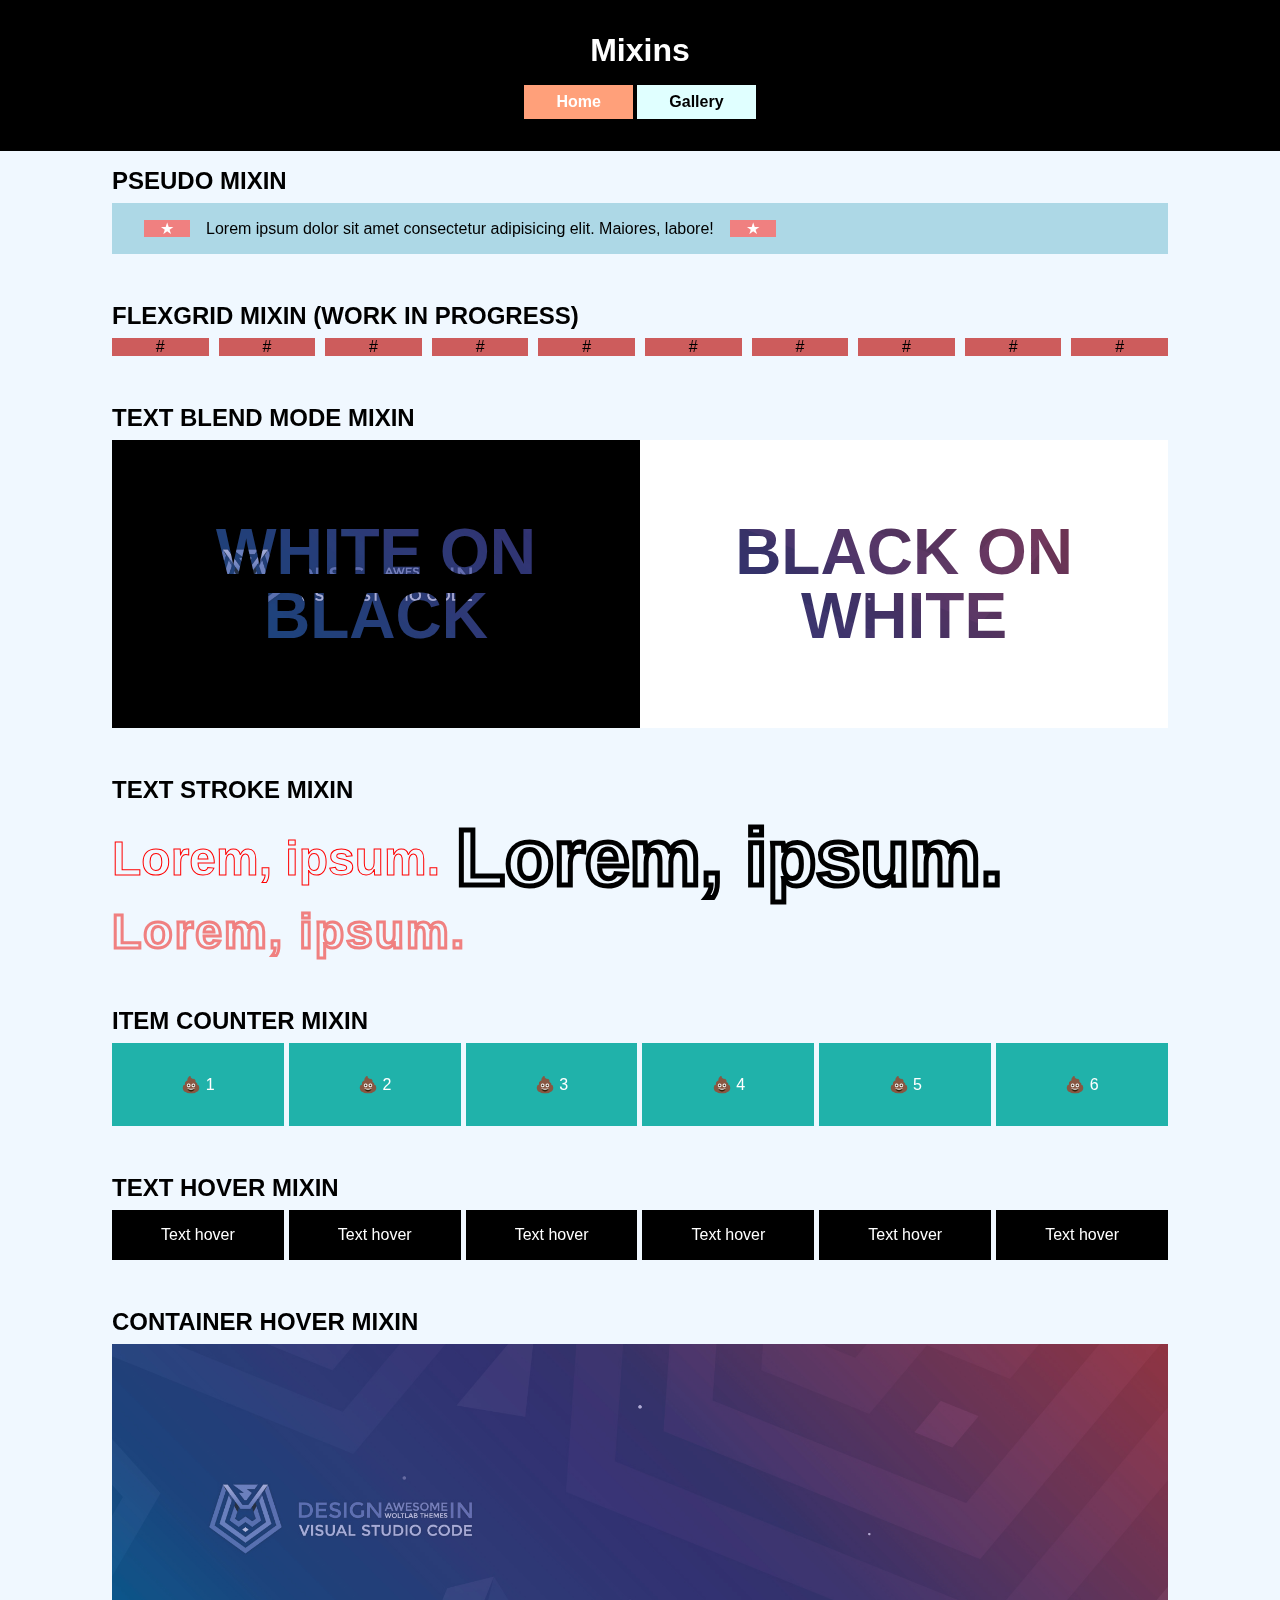
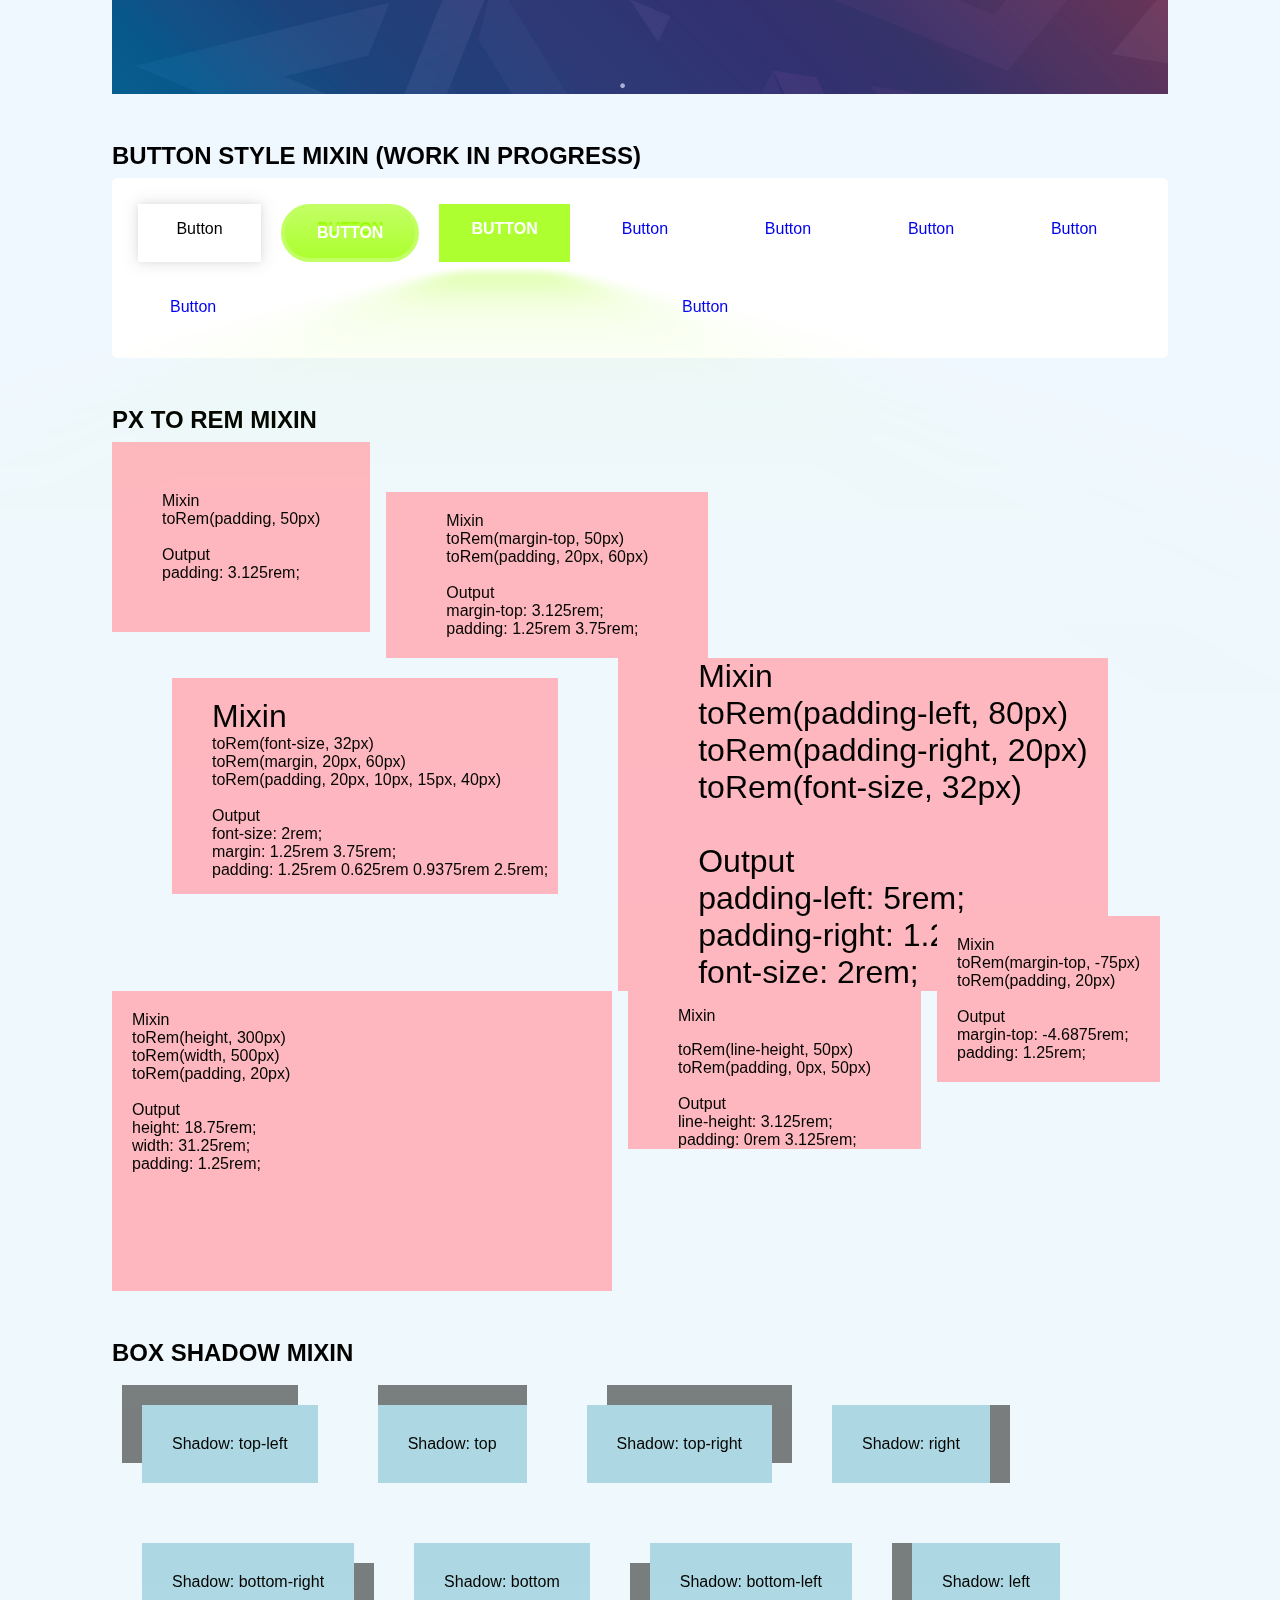
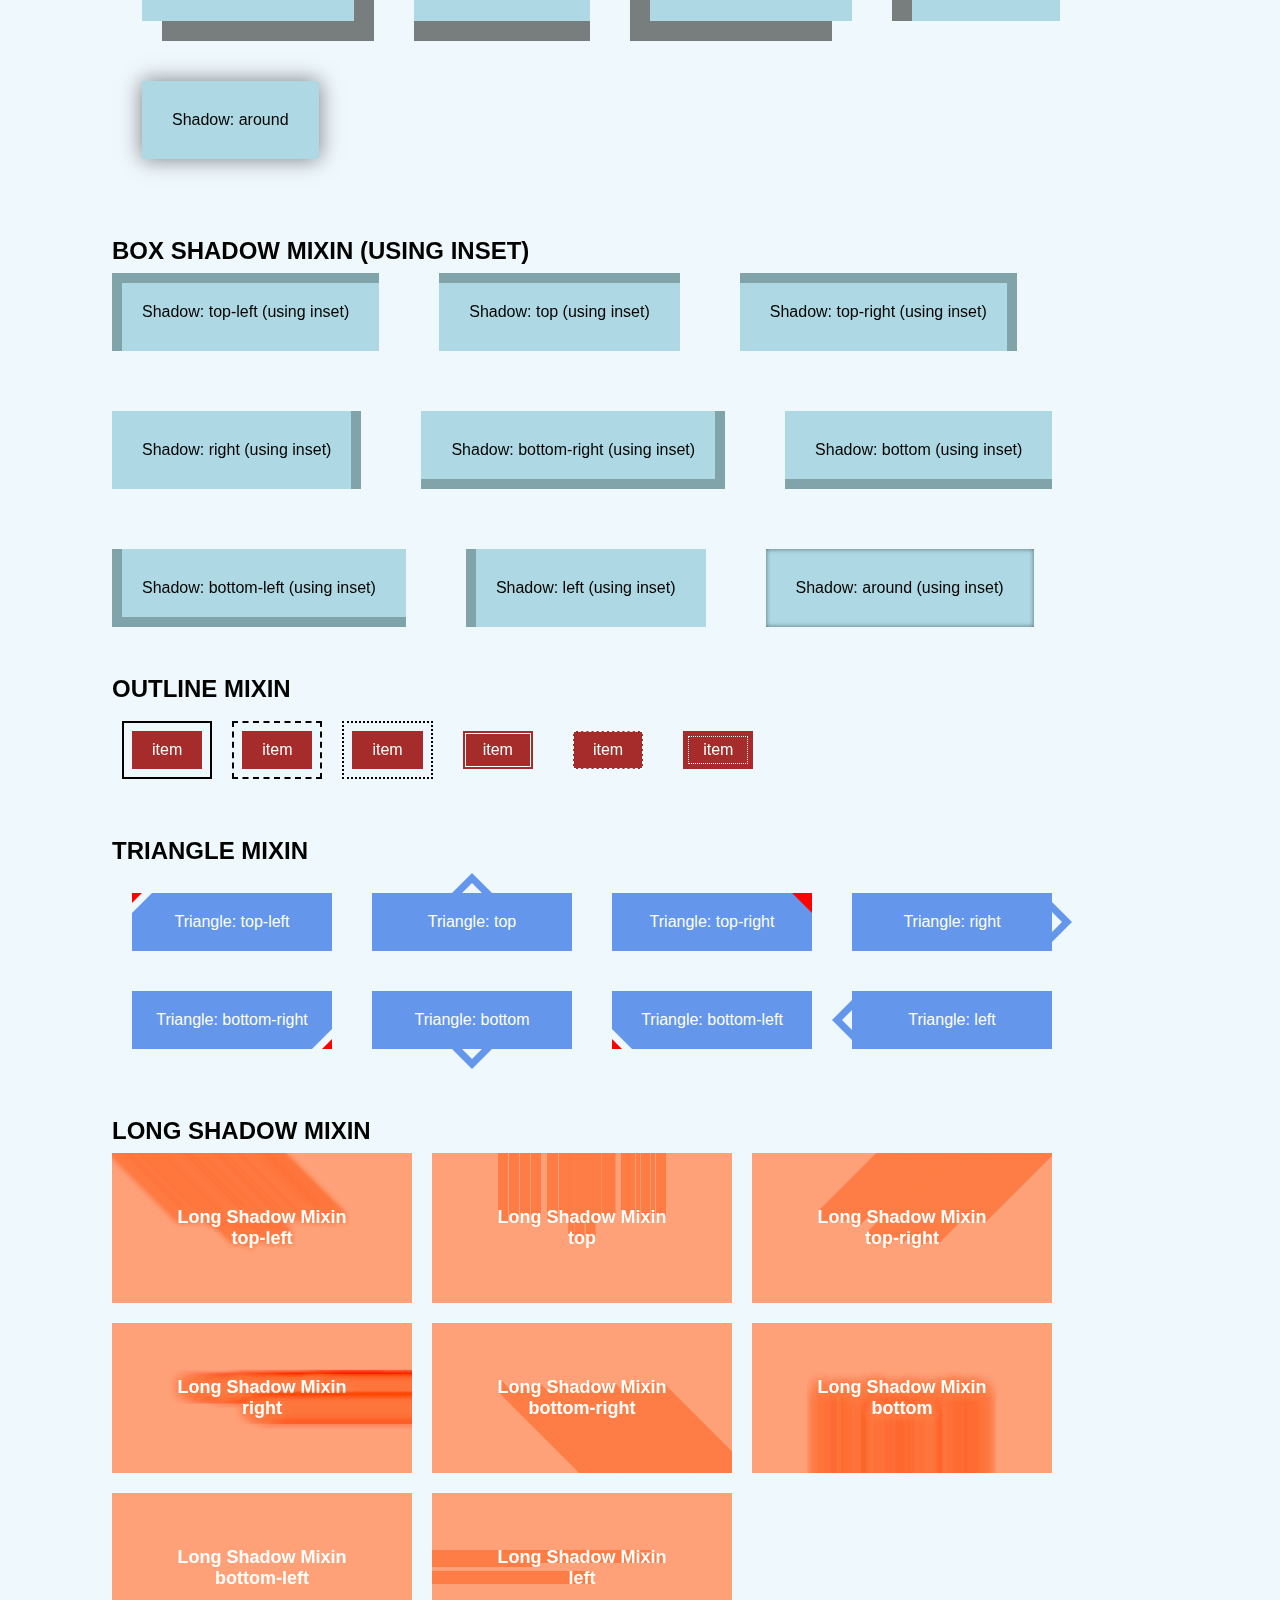
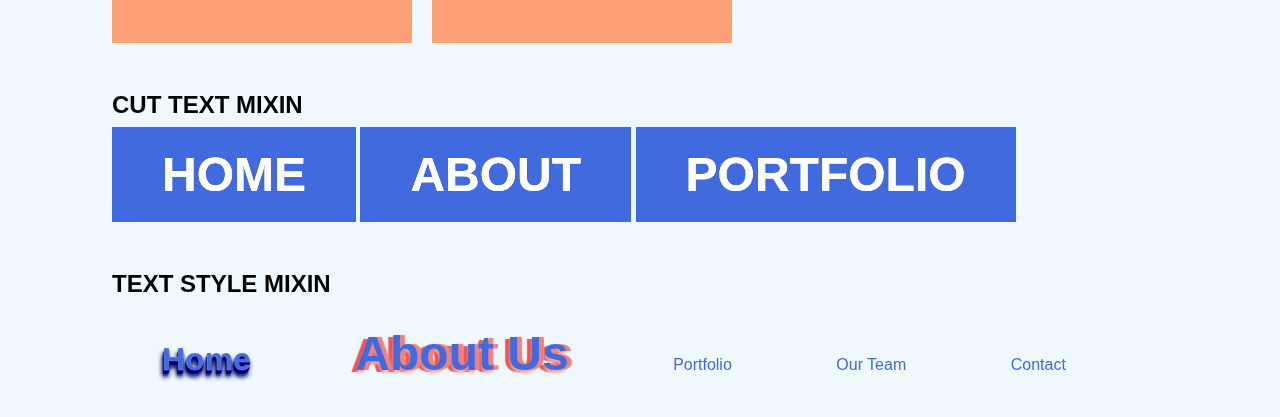
==== commit 2c1edc6a: "added text-stroke" ====
--- a/index.html
+++ b/index.html
@@ -44,6 +44,13 @@
 				<div>Black on White</div>
 			</div>
 
+			<h2>Text Stroke Mixin</h2>
+			<div class="textStroke">
+				<p>Lorem, ipsum.</p>
+				<p>Lorem, ipsum.</p>
+				<p>Lorem, ipsum.</p>
+			</div>
+
 			<h2>Item Counter Mixin</h2>
 			<div class="itemCounter">
 				<div></div>
@@ -56,12 +63,12 @@
 
 			<h2>Text hover Mixin</h2>
 			<ul class="linkHover">
-				<li>item</li>
-				<li>item</li>
-				<li>item</li>
-				<li>item</li>
-				<li>item</li>
-				<li>item</li>
+				<li>Text hover</li>
+				<li>Text hover</li>
+				<li>Text hover</li>
+				<li>Text hover</li>
+				<li>Text hover</li>
+				<li>Text hover</li>
 			</ul>
 
 			<h2>Container hover Mixin</h2>
--- a/style.css
+++ b/style.css
@@ -179,6 +179,44 @@
   mix-blend-mode: screen;
   font-size: 4rem;
   font-weight: bolder;
+}
+
+.textStroke {
+  display: -webkit-box;
+  display: -ms-flexbox;
+  display: flex;
+  -webkit-box-align: center;
+      -ms-flex-align: center;
+          align-items: center;
+  -ms-flex-wrap: wrap;
+      flex-wrap: wrap;
+}
+
+.textStroke > * {
+  margin-right: 1rem;
+  color: red;
+}
+
+.textStroke > p {
+  font-size: 300%;
+  font-weight: bold;
+}
+
+.textStroke > p:first-child {
+  -webkit-text-fill-color: transparent;
+  -webkit-text-stroke: 1px currentColor;
+}
+
+.textStroke > p:nth-child(2) {
+  -webkit-text-fill-color: transparent;
+  -webkit-text-stroke: 5px black;
+  font-size: 500%;
+}
+
+.textStroke > p:last-child {
+  -webkit-text-fill-color: transparent;
+  -webkit-text-stroke: 3px lightcoral;
+  letter-spacing: 2px;
 }
 
 .itemCounter {
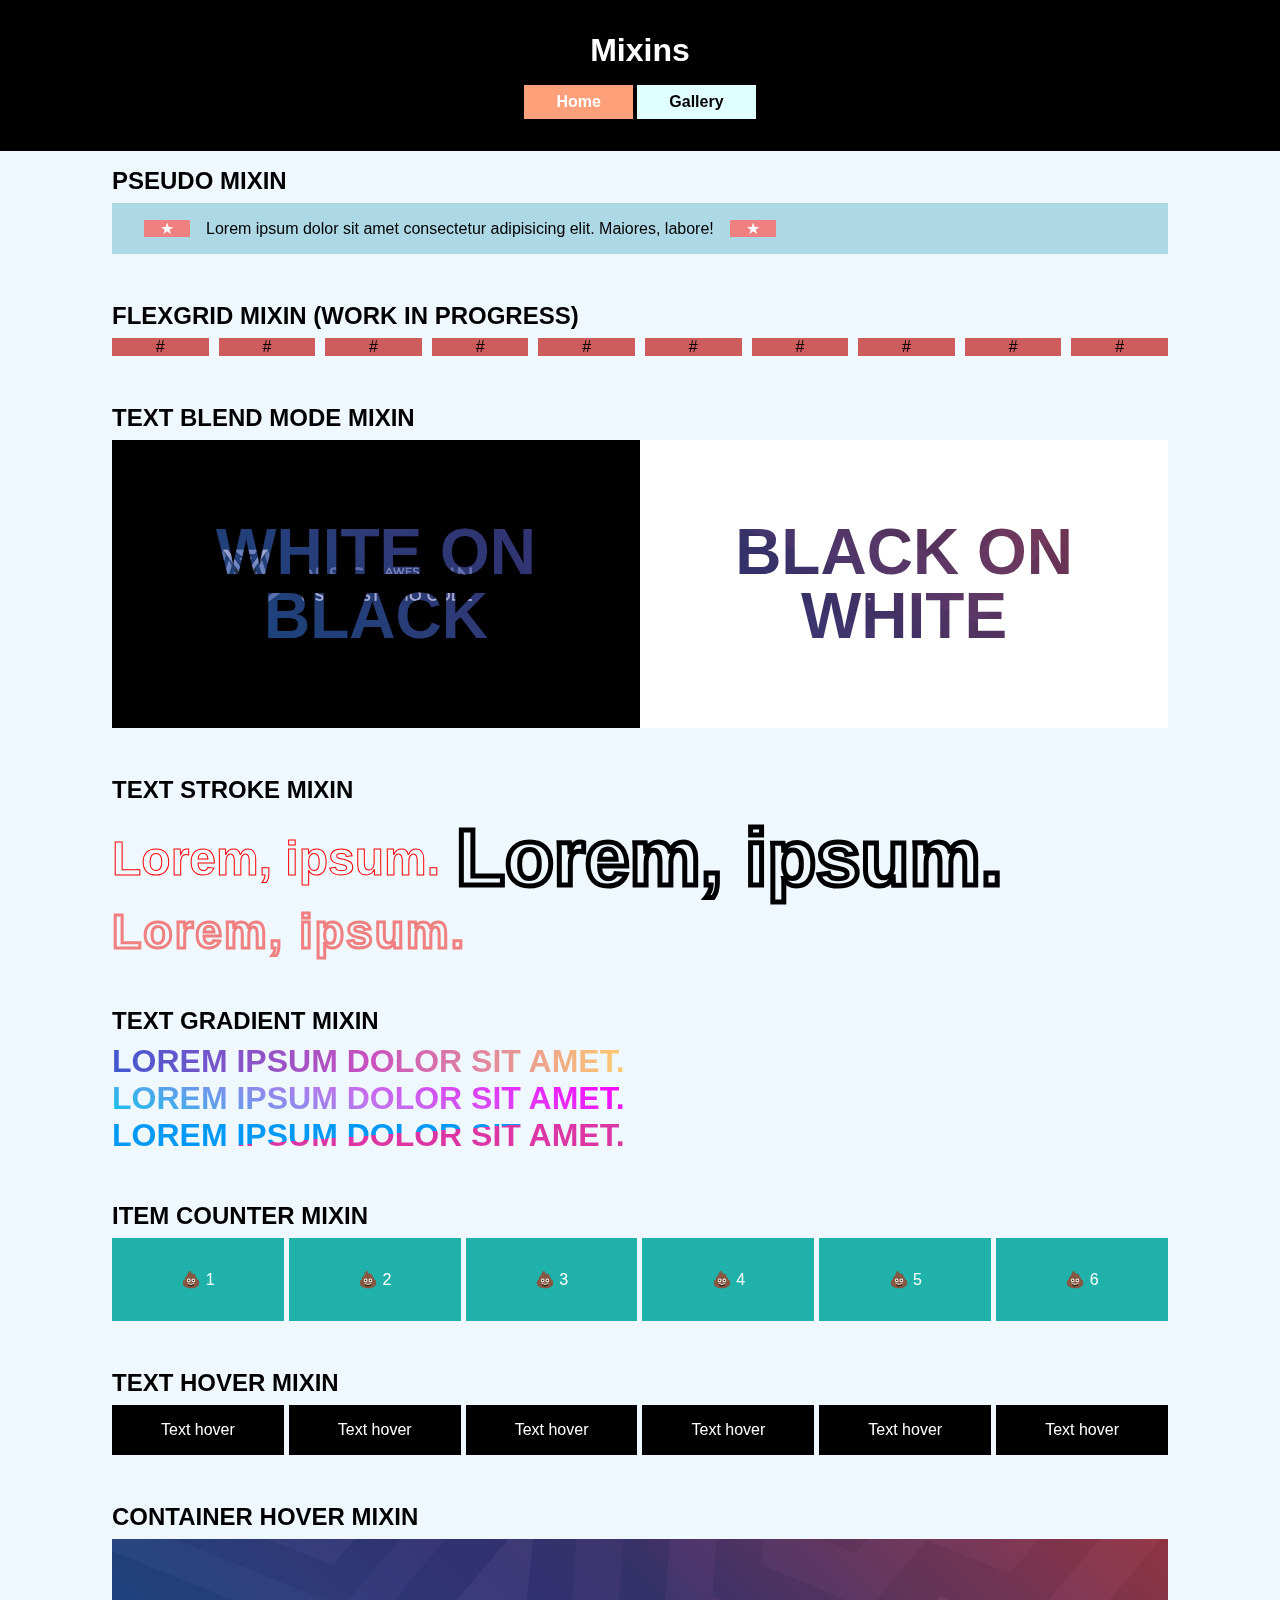
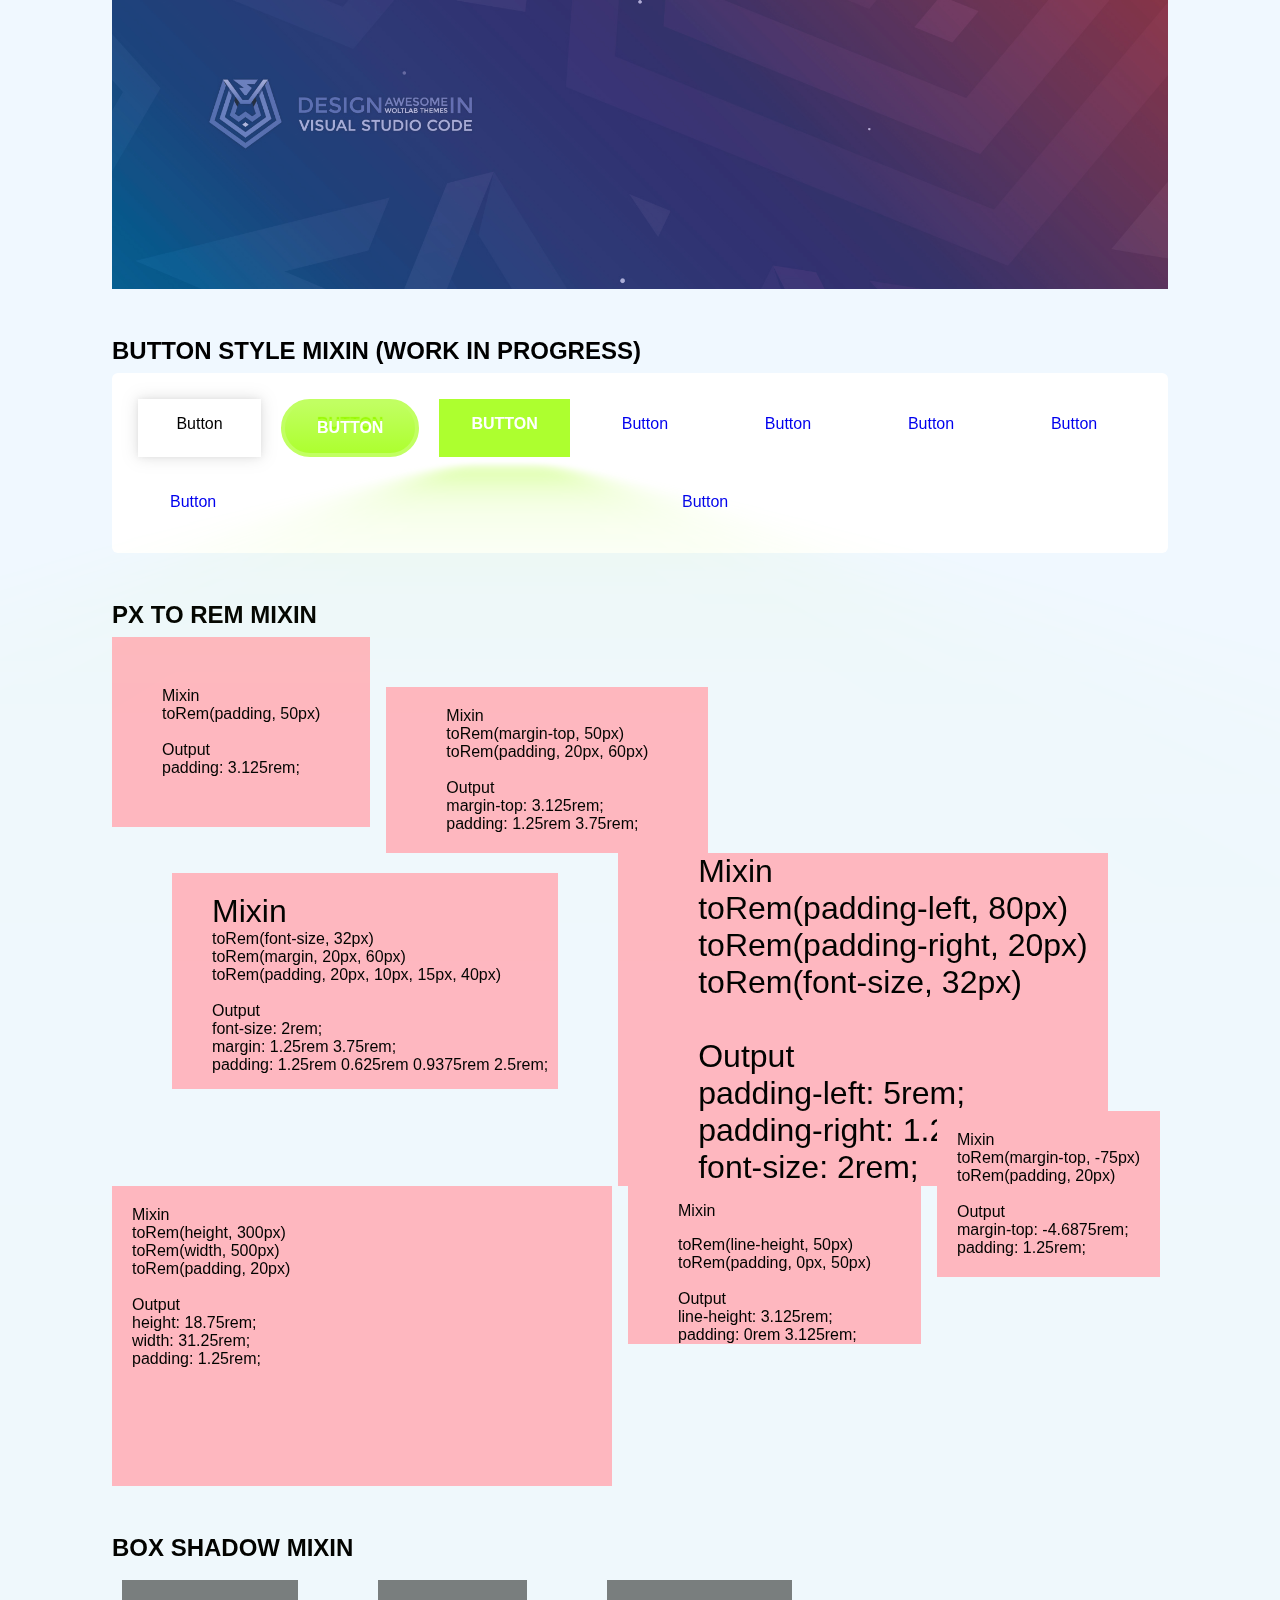
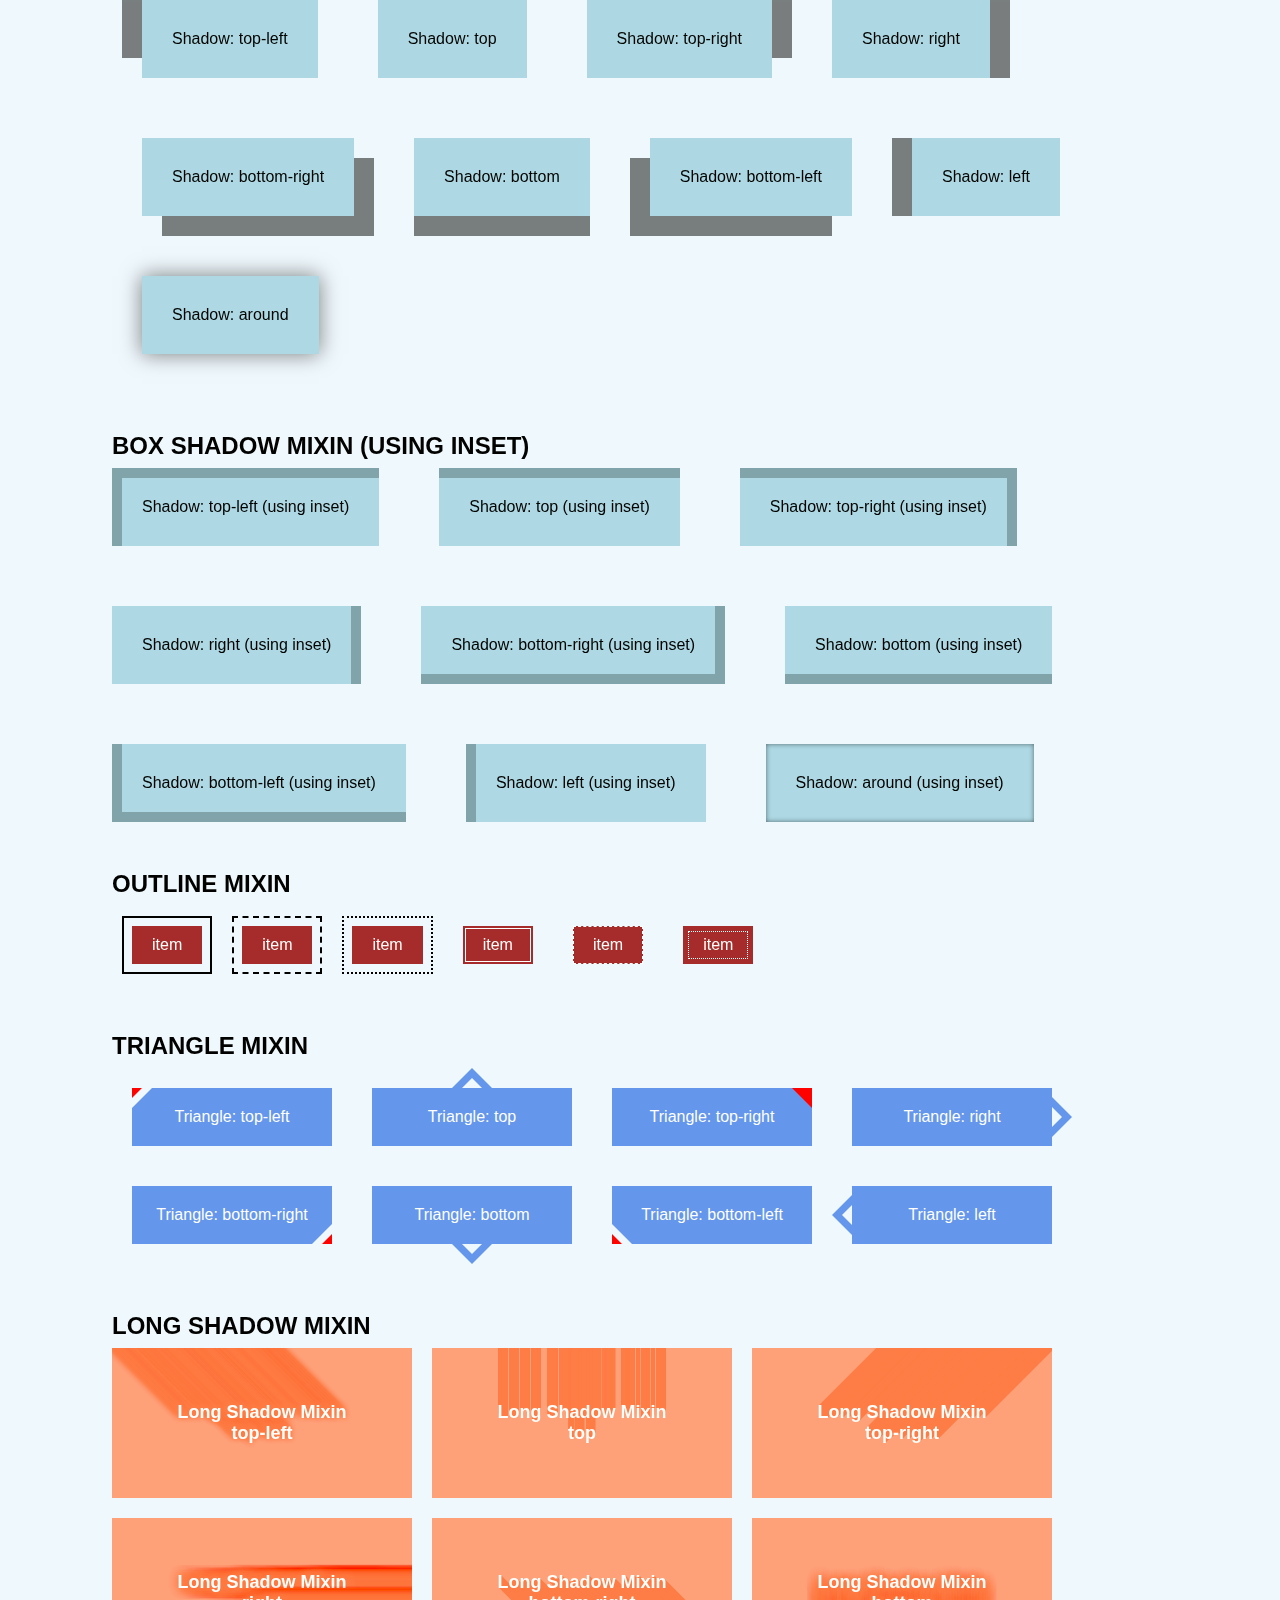
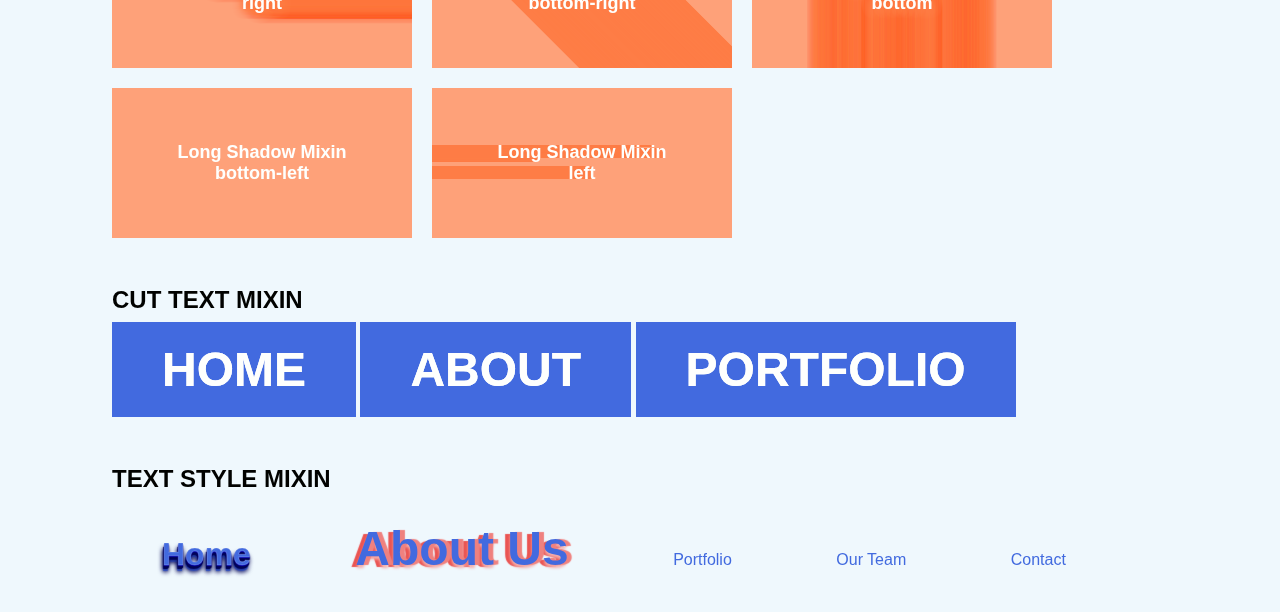
==== commit e0341dfc: "added text gradient" ====
--- a/index.html
+++ b/index.html
@@ -49,6 +49,13 @@
 				<p>Lorem, ipsum.</p>
 				<p>Lorem, ipsum.</p>
 				<p>Lorem, ipsum.</p>
+			</div>
+			
+			<h2>Text Gradient Mixin</h2>
+			<div class="textGradient">
+				<h3>Lorem ipsum dolor sit amet.</h3>
+				<h3>Lorem ipsum dolor sit amet.</h3>
+				<h3>Lorem ipsum dolor sit amet.</h3>
 			</div>
 
 			<h2>Item Counter Mixin</h2>
--- a/style.css
+++ b/style.css
@@ -7,11 +7,11 @@
 }
 
 body {
-  font-family: "Segoe UI", Tahoma, Geneva, Verdana, sans-serif;
+  font-family: 'Segoe UI', Tahoma, Geneva, Verdana, sans-serif;
   background-color: aliceblue;
 }
 
-body[data-page-id="gallery"] main {
+body[data-page-id='gallery'] main {
   padding: 3rem 0;
 }
 
@@ -217,6 +217,44 @@
   -webkit-text-fill-color: transparent;
   -webkit-text-stroke: 3px lightcoral;
   letter-spacing: 2px;
+}
+
+.textGradient {
+  display: -webkit-inline-box;
+  display: -ms-inline-flexbox;
+  display: inline-flex;
+  -webkit-box-orient: vertical;
+  -webkit-box-direction: normal;
+      -ms-flex-direction: column;
+          flex-direction: column;
+}
+
+.textGradient h3 {
+  font-size: 200%;
+  text-transform: uppercase;
+}
+
+.textGradient h3:first-child {
+  display: inline-block;
+  background: -webkit-gradient(linear, left top, right top, from(#4158d0), color-stop(#c850c0), to(#ffcc70));
+  background: linear-gradient(to right, #4158d0, #c850c0, #ffcc70);
+  -webkit-background-clip: text;
+  -webkit-text-fill-color: transparent;
+}
+
+.textGradient h3:nth-child(2) {
+  display: inline-block;
+  background: linear-gradient(25deg, #12c2e9, #c471ed, #fc00ff);
+  -webkit-background-clip: text;
+  -webkit-text-fill-color: transparent;
+}
+
+.textGradient h3:last-child {
+  display: inline-block;
+  background: -webkit-gradient(linear, left top, right bottom, color-stop(50%, #0099f7), color-stop(50%, #db36a4));
+  background: linear-gradient(to bottom right, #0099f7 50%, #db36a4 50%);
+  -webkit-background-clip: text;
+  -webkit-text-fill-color: transparent;
 }
 
 .itemCounter {
@@ -415,7 +453,7 @@
 }
 
 .buttonNav > :nth-child(3)::after {
-  content: "";
+  content: '';
   position: absolute;
   pointer-events: none;
   width: 100%;
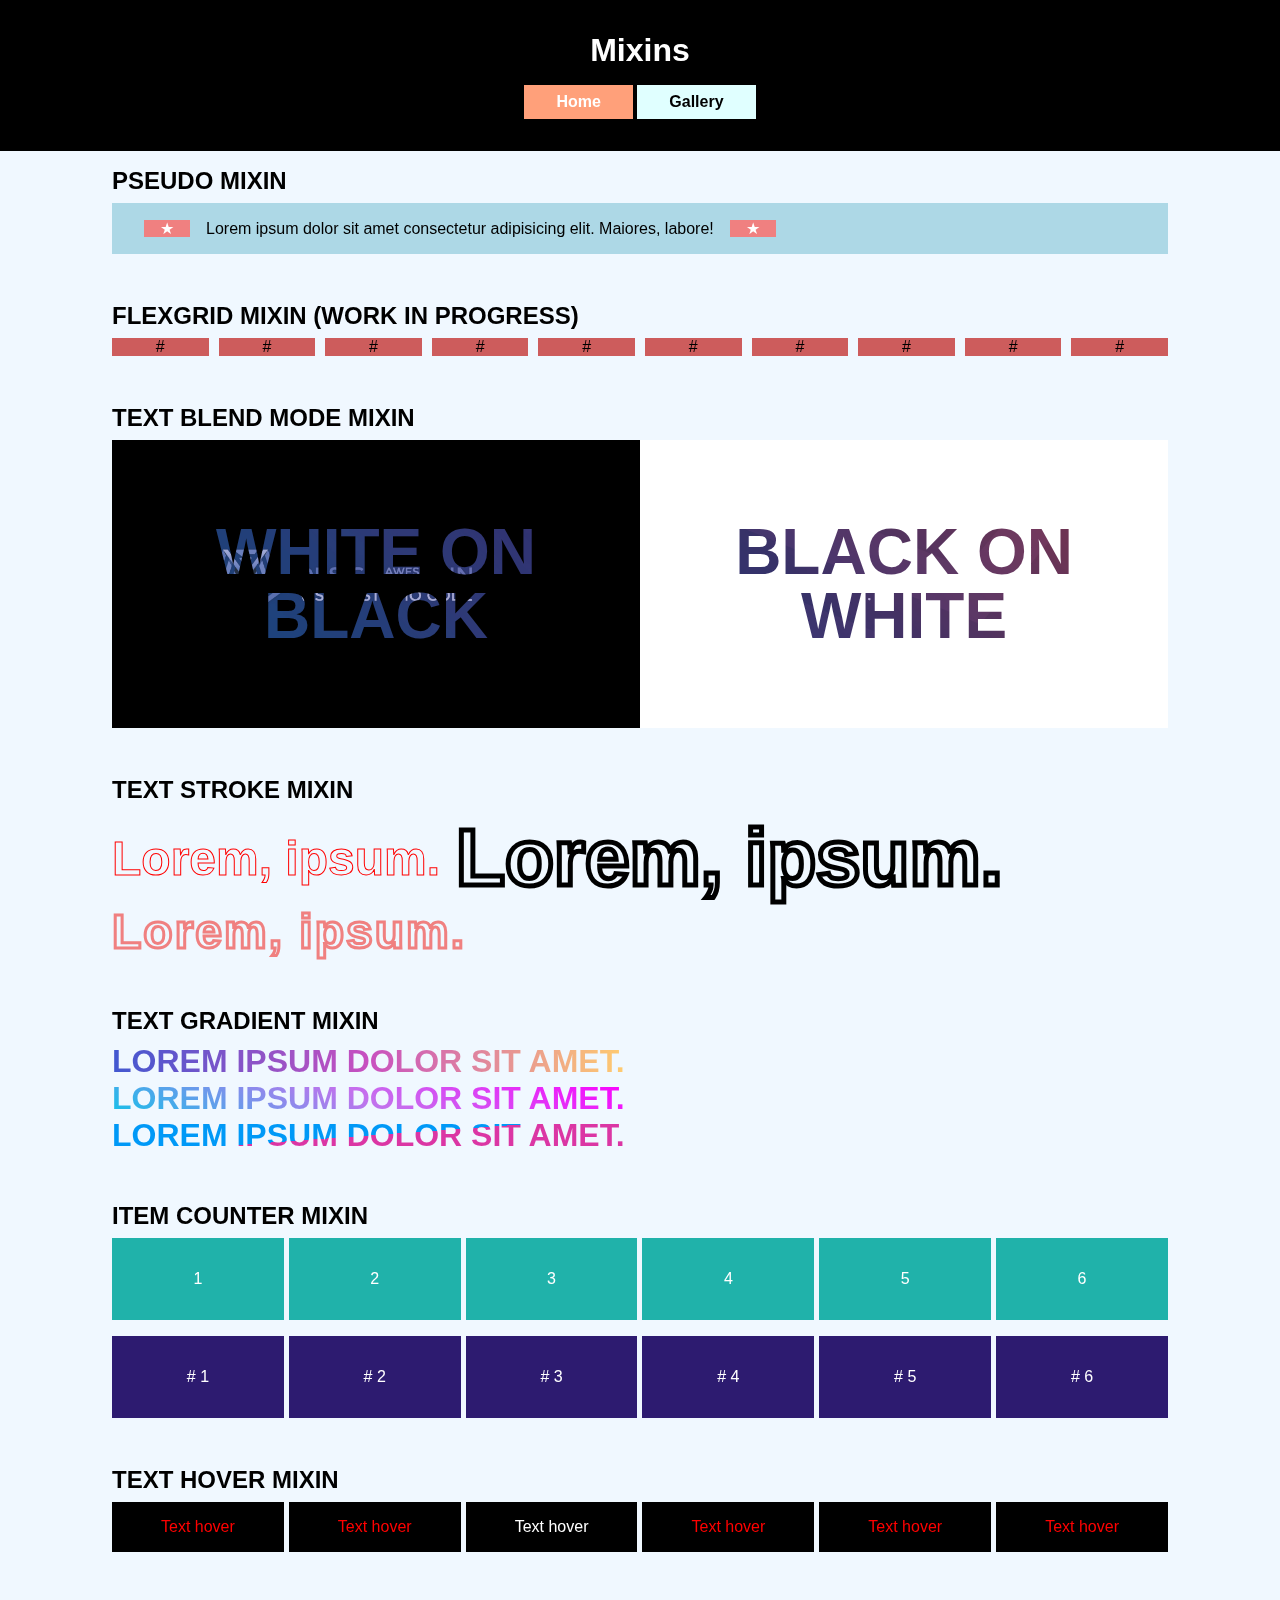
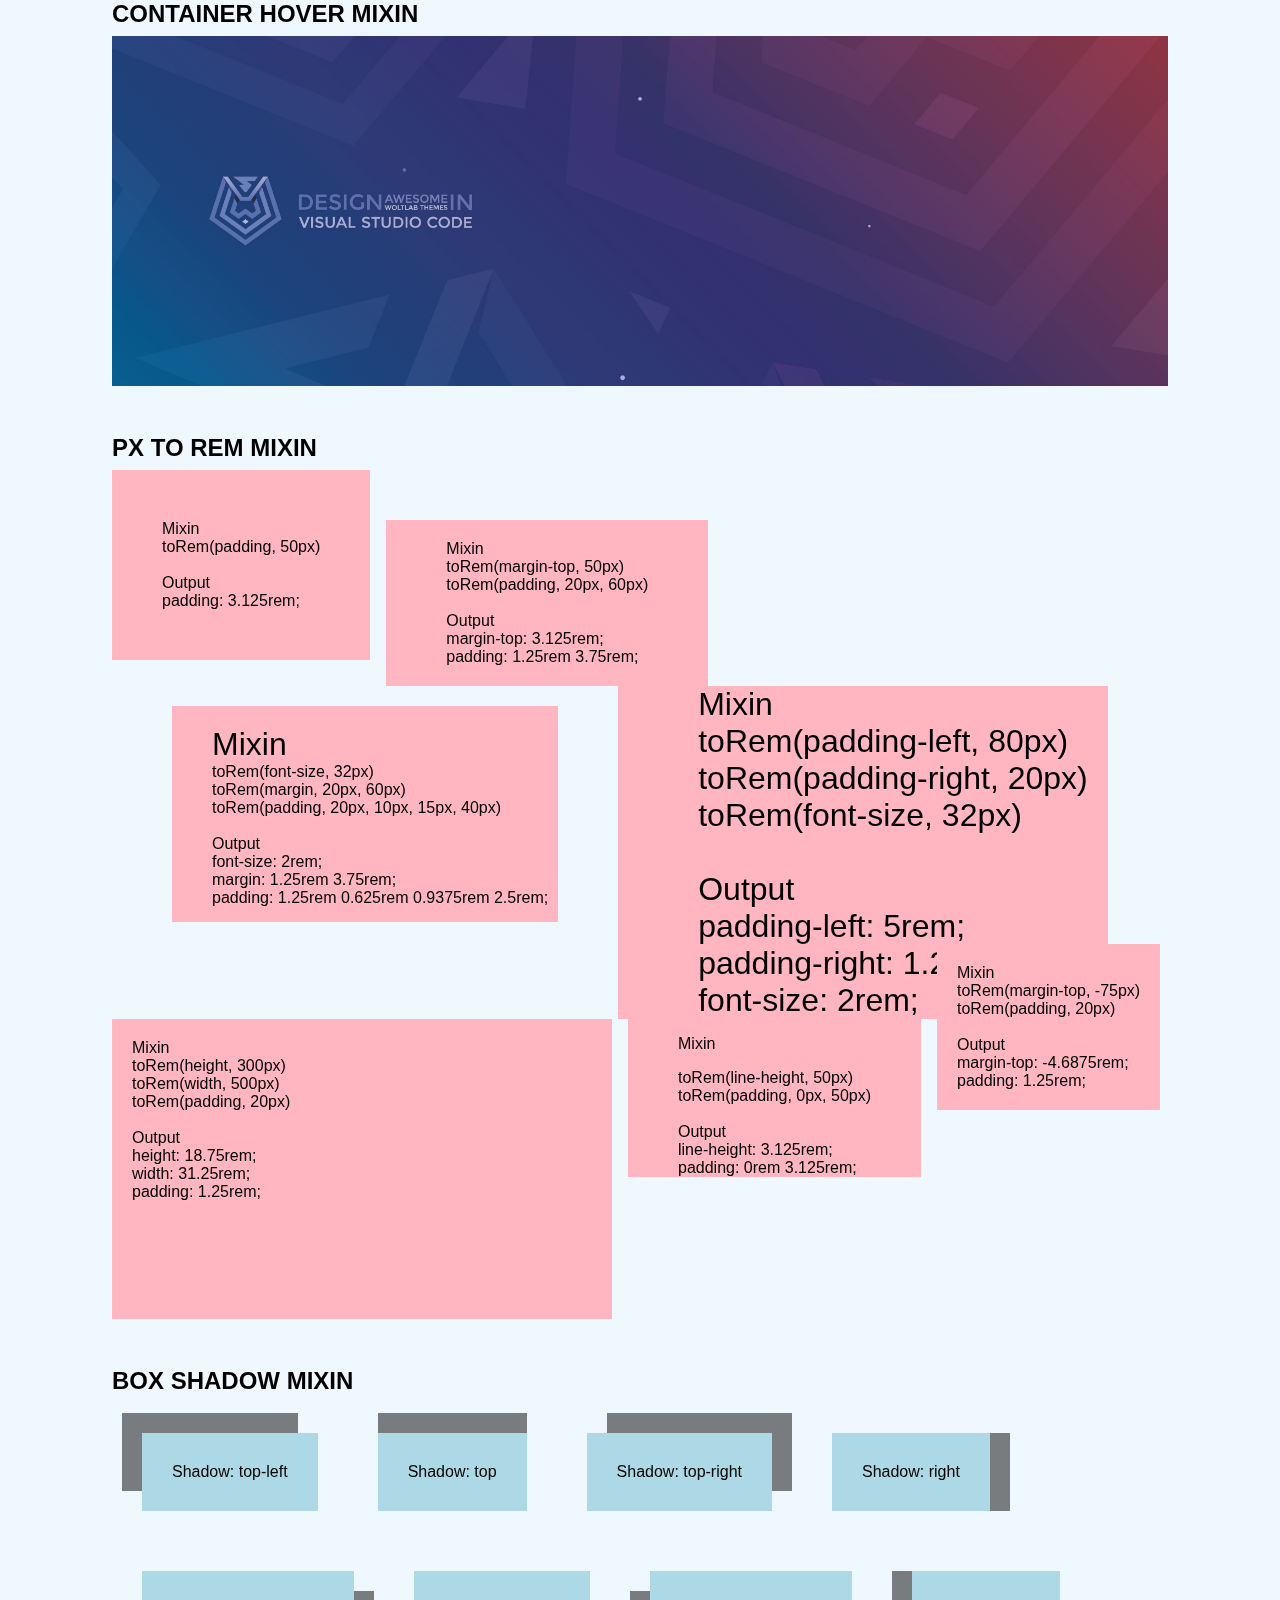
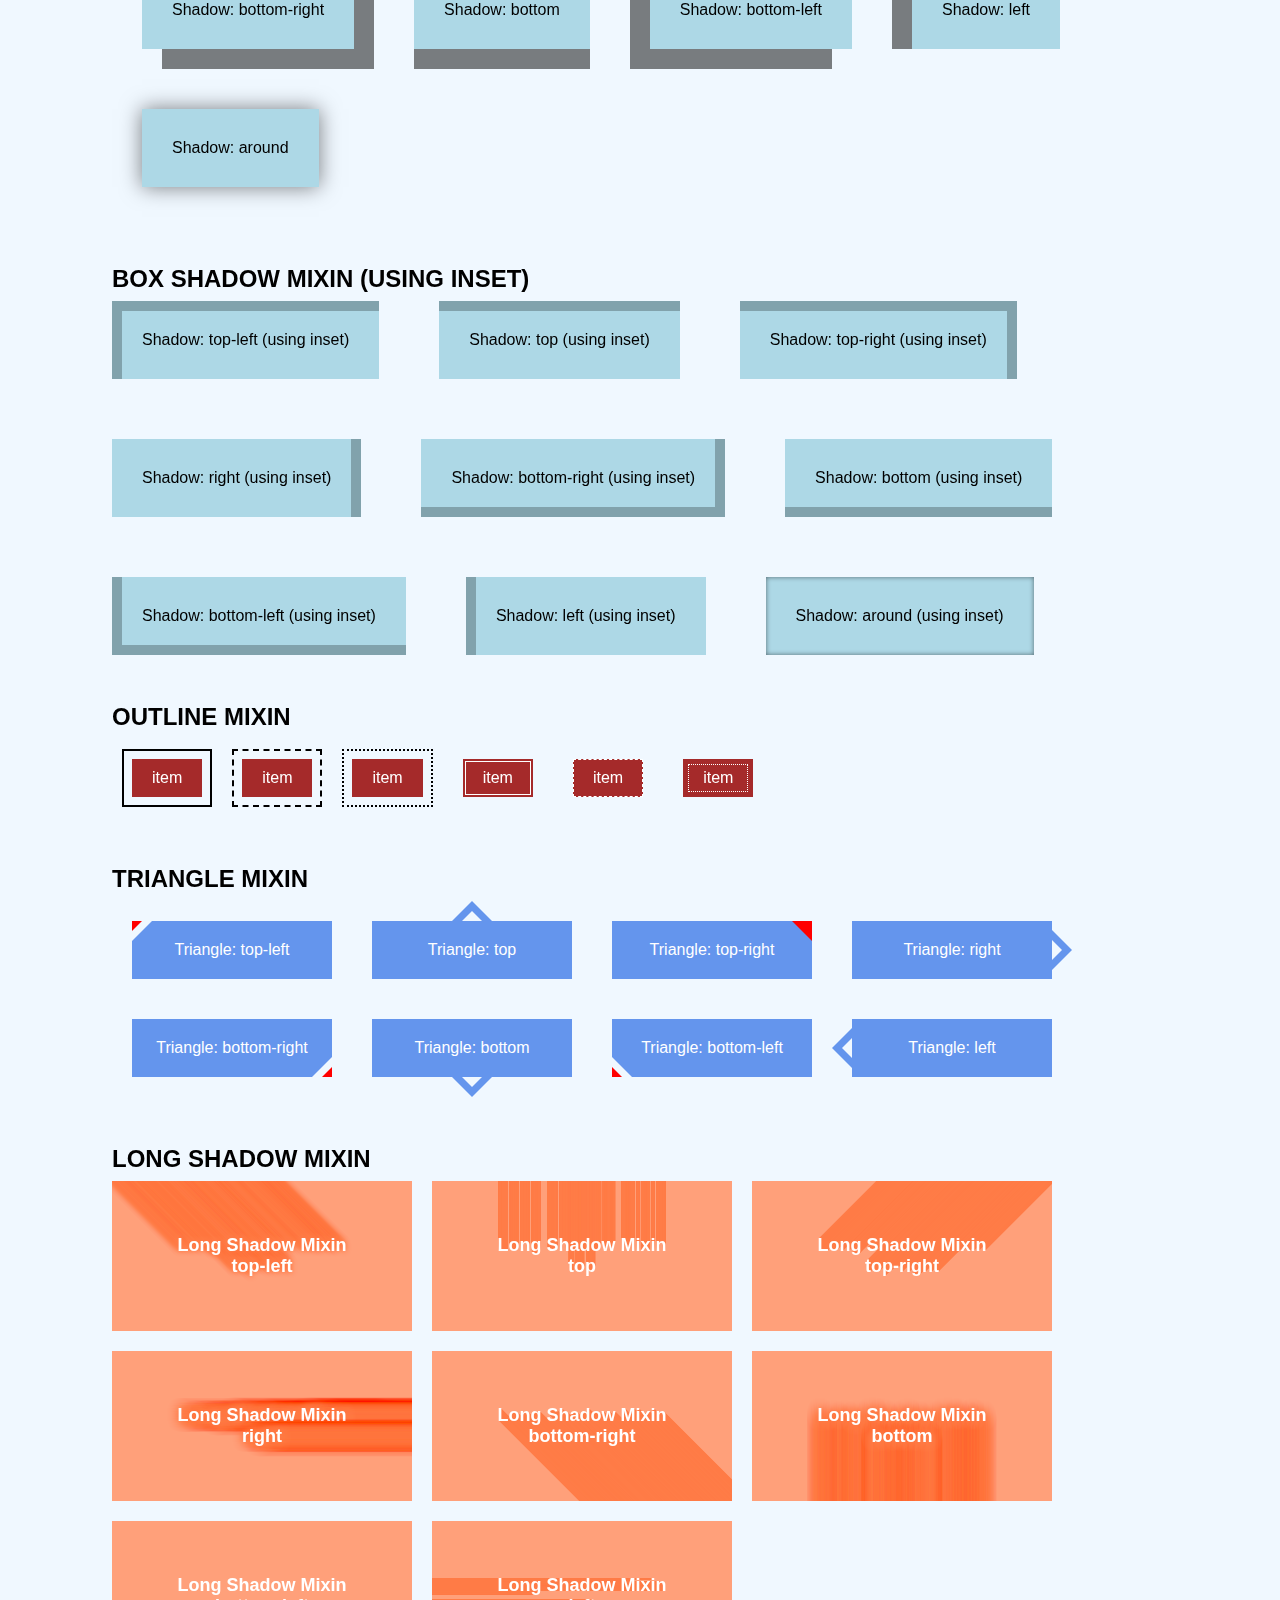
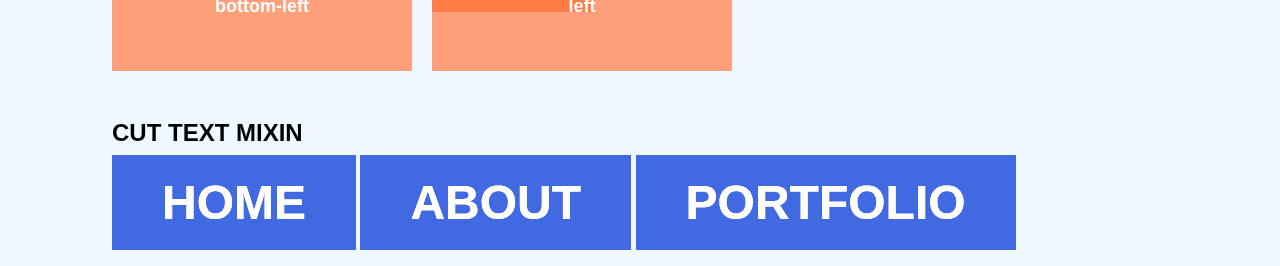
==== commit e19f5c0c: "redme" ====
--- a/index.html
+++ b/index.html
@@ -67,6 +67,14 @@
 				<div></div>
 				<div></div>
 			</div>
+			<div class="itemCounter2">
+				<div></div>
+				<div></div>
+				<div></div>
+				<div></div>
+				<div></div>
+				<div></div>
+			</div>
 
 			<h2>Text hover Mixin</h2>
 			<ul class="linkHover">
@@ -82,19 +90,6 @@
 			<figure class="imgHover">
 				<img src="./img/vWSC-wallpaper.jpg" alt="" />
 			</figure>
-
-			<h2>Button Style Mixin (work in progress)</h2>
-			<nav class="buttonNav">
-				<a href="#!">Button</a>
-				<a href="#!">Button</a>
-				<a href="#!">Button</a>
-				<a href="#!">Button</a>
-				<a href="#!">Button</a>
-				<a href="#!">Button</a>
-				<a href="#!">Button</a>
-				<a href="#!">Button</a>
-				<a href="#!">Button</a>
-			</nav>
 
 			<h2>PX to REM Mixin</h2>
 			<ul class="remall">
@@ -241,14 +236,14 @@
 				<a href="#!"><span>Portfolio</span></a>
 			</div>
 
-			<h2>Text Style Mixin</h2>
+			<!-- <h2>Text Style Mixin</h2>
 			<div class="textStyle">
 				<a href="#!">Home</a>
 				<a href="#!">About Us</a>
 				<a href="#!">Portfolio</a>
 				<a href="#!">Our Team</a>
 				<a href="#!">Contact</a>
-			</div>
+			</div> -->
 		</main>
 	</body>
 </html>
--- a/style.css
+++ b/style.css
@@ -274,7 +274,7 @@
 }
 
 .itemCounter > *::before {
-  content: "💩 " counter(itemCount);
+  content: counter(itemCount);
 }
 
 .itemCounter > *::before {
@@ -285,11 +285,38 @@
   margin-right: 5px;
 }
 
+.itemCounter2 {
+  display: -webkit-box;
+  display: -ms-flexbox;
+  display: flex;
+  margin-top: 1rem;
+}
+
+.itemCounter2 > * {
+  -webkit-box-flex: 1;
+      -ms-flex: 1;
+          flex: 1;
+  background-color: #2d1b70;
+  padding: 2rem;
+  text-align: center;
+  counter-increment: itemCount;
+}
+
+.itemCounter2 > *::after {
+  content: "# " counter(itemCount);
+  color: #fff;
+}
+
+.itemCounter2 > *:not(:last-child) {
+  margin-right: 5px;
+}
+
 .linkHover {
   display: -webkit-box;
   display: -ms-flexbox;
   display: flex;
   list-style: none;
+  color: red;
 }
 
 .linkHover > * {
@@ -297,14 +324,22 @@
       -ms-flex: 1;
           flex: 1;
   padding: 1rem;
-  cursor: pointer;
   background-color: black;
   text-align: center;
-  color: white;
+  color: currentColor;
+  cursor: pointer;
 }
 
 .linkHover > *:hover, .linkHover > *:focus, .linkHover > *:focus-within {
-  color: lightcoral;
+  color: #fff;
+}
+
+.linkHover > *:nth-child(3) {
+  color: #fff;
+}
+
+.linkHover > *:nth-child(3):hover, .linkHover > *:nth-child(3):focus, .linkHover > *:nth-child(3):focus-within {
+  color: currentColor;
 }
 
 .linkHover > *:not(:last-child) {
@@ -321,10 +356,10 @@
 .imgHover::before {
   content: "✚";
   position: absolute;
+  top: 0;
+  left: 0;
   width: 100%;
   height: 100%;
-  top: 0;
-  left: 0;
   display: -webkit-box;
   display: -ms-flexbox;
   display: flex;
@@ -334,7 +369,7 @@
   -webkit-box-align: center;
       -ms-flex-align: center;
           align-items: center;
-  background-color: rgba(0, 0, 0, 0.75);
+  background: rgba(0, 0, 0, 0.75);
   -webkit-transition: all 0.2s 0.1s ease-in-out;
   transition: all 0.2s 0.1s ease-in-out;
   -webkit-transform: translateX(-100%);
@@ -396,76 +431,6 @@
     margin: 0;
     max-width: inherit;
   }
-}
-
-.buttonNav {
-  background-color: white;
-  padding: 1rem;
-  border-radius: 6px;
-  display: -webkit-box;
-  display: -ms-flexbox;
-  display: flex;
-  -ms-flex-wrap: wrap;
-      flex-wrap: wrap;
-}
-
-.buttonNav > * {
-  margin: 10px;
-  -webkit-box-flex: 1;
-      -ms-flex: 1;
-          flex: 1;
-  padding: 1rem 2rem;
-  text-decoration: none;
-}
-
-.buttonNav > :first-child {
-  text-align: center;
-  color: black;
-  -webkit-box-shadow: 0 0 5px rgba(128, 128, 128, 0.1), 0 0 15px rgba(128, 128, 128, 0.25);
-          box-shadow: 0 0 5px rgba(128, 128, 128, 0.1), 0 0 15px rgba(128, 128, 128, 0.25);
-}
-
-.buttonNav > :first-child:hover {
-  background-color: black;
-  color: black;
-}
-
-.buttonNav > :nth-child(2) {
-  text-align: center;
-  color: white;
-  font-weight: bold;
-  text-transform: uppercase;
-  border-radius: 50px;
-  background: -webkit-gradient(linear, left bottom, left top, from(greenyellow), to(#c1ff62));
-  background: linear-gradient(to top, greenyellow, #c1ff62);
-  border: 4px solid #c1ff62;
-  text-shadow: 0 -2px 0 greenyellow, 0 -4px 1px #98fb00;
-}
-
-.buttonNav > :nth-child(3) {
-  text-align: center;
-  position: relative;
-  z-index: 1;
-  font-weight: bold;
-  text-transform: uppercase;
-  color: white;
-  background-color: greenyellow;
-}
-
-.buttonNav > :nth-child(3)::after {
-  content: '';
-  position: absolute;
-  pointer-events: none;
-  width: 100%;
-  height: 50%;
-  bottom: -55%;
-  left: 0;
-  background-color: rgba(173, 255, 47, 0.5);
-  -webkit-transform: perspective(3rem) rotateX(60deg) scale(1.2);
-          transform: perspective(3rem) rotateX(60deg) scale(1.2);
-  -webkit-filter: blur(1rem);
-          filter: blur(1rem);
-  z-index: -1;
 }
 
 .remall {
@@ -1054,35 +1019,4 @@
             transform: translate(0.06em, 0.03em);
   }
 }
-
-.textStyle > * {
-  display: inline-block;
-  text-decoration: none;
-  color: royalblue;
-  padding: 20px 50px;
-}
-
-.textStyle > :first-child {
-  font-weight: bold;
-  -webkit-text-stroke: 1px rgba(255, 255, 255, 0.2);
-  text-stroke: 1px rgba(255, 255, 255, 0.2);
-  text-shadow: 0 1px 1px #0000be, 0 2px 1px #000058, 0 3px 1px #000058, -1px 4px 1px #000058, -1px 5px 5px #000058, -1px 6px 1px currentColor, -1px 7px 5px #000058;
-  font-size: 2rem;
-  -webkit-transform: translateY(0);
-          transform: translateY(0);
-  -webkit-transition: all 0.2s ease;
-  transition: all 0.2s ease;
-}
-
-.textStyle > :first-child:hover {
-  text-shadow: 0 -1px 1px #0c0cff, 0 1px 1px #0000be, 0 1px 2px #000058, 0 3px 2px #000058, -1px 5px 1px #000058;
-  -webkit-transform: translateY(3px);
-          transform: translateY(3px);
-}
-
-.textStyle > :nth-child(2) {
-  font-size: 3rem;
-  font-weight: bolder;
-  text-shadow: 5px 0 1px lightcoral, 0 3px 3px #f5aeae, -5px 2px 1px #eb5252;
-}
 /*# sourceMappingURL=style.css.map */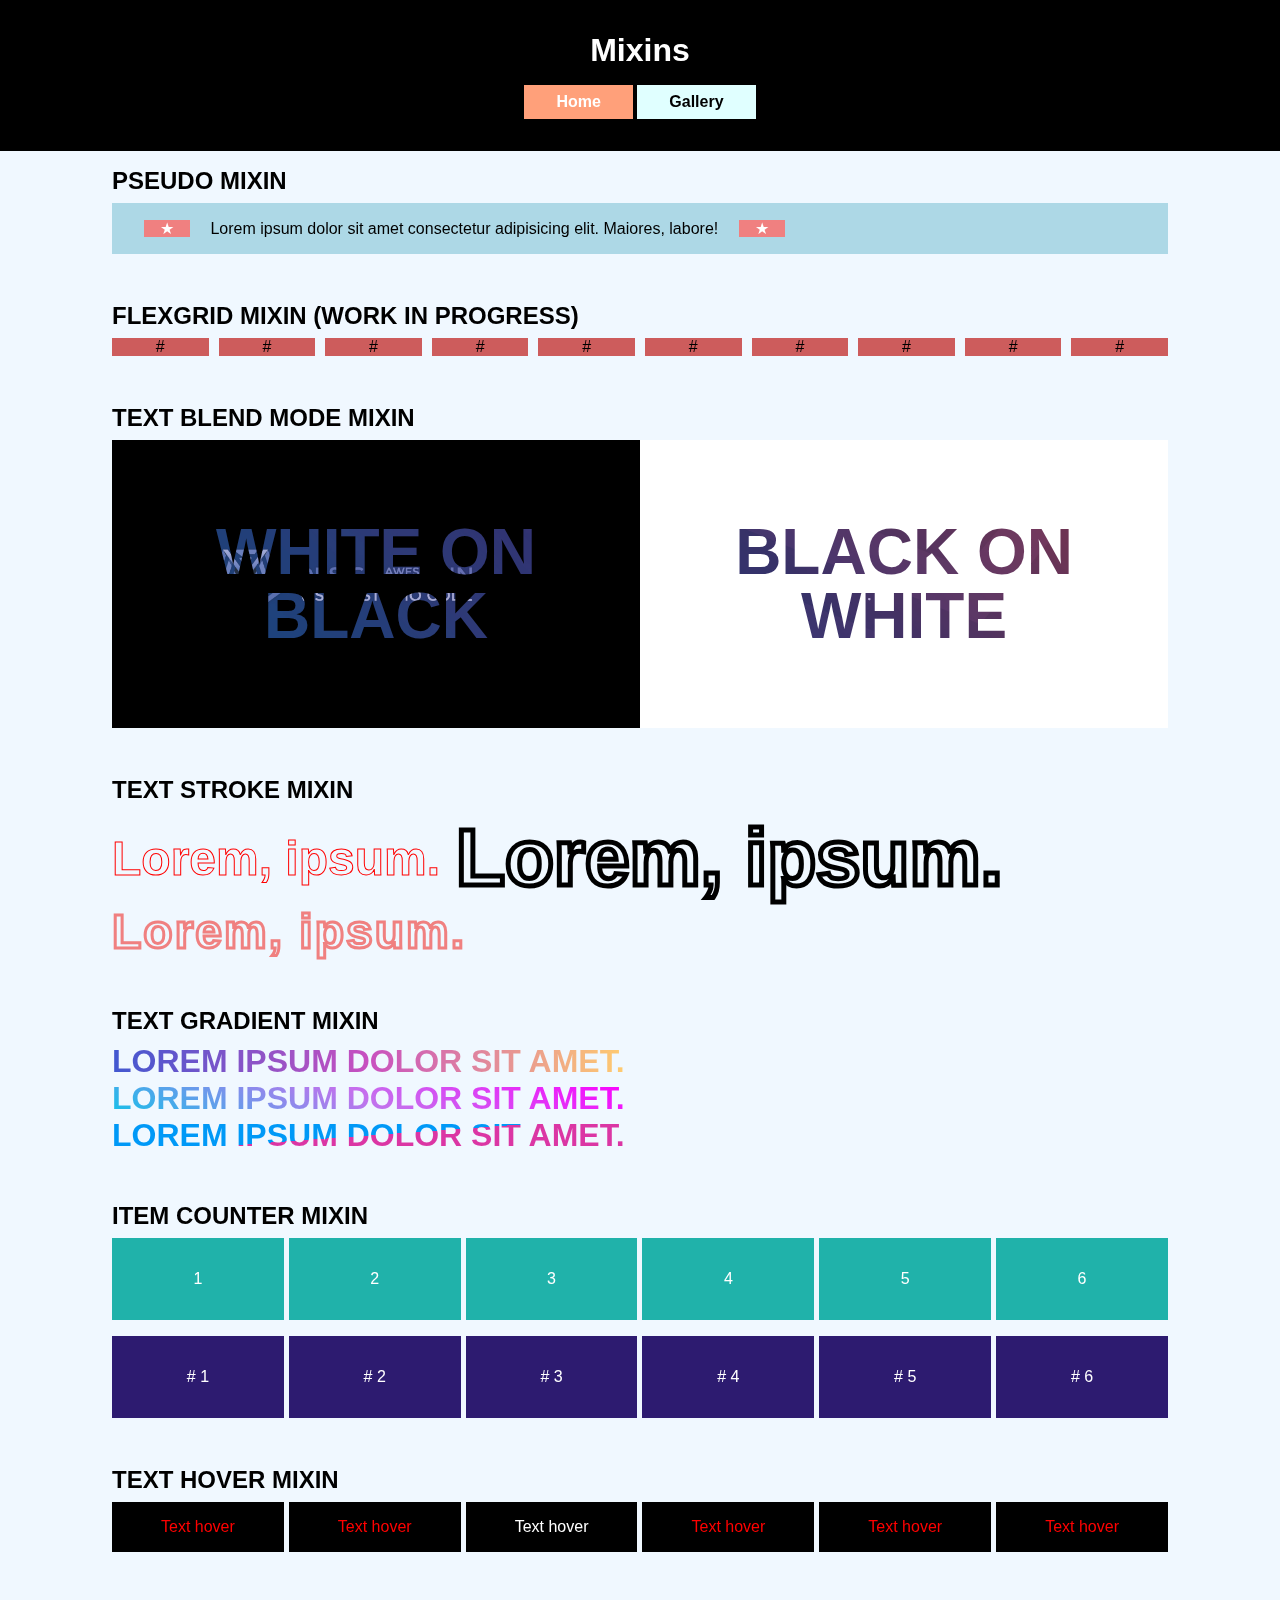
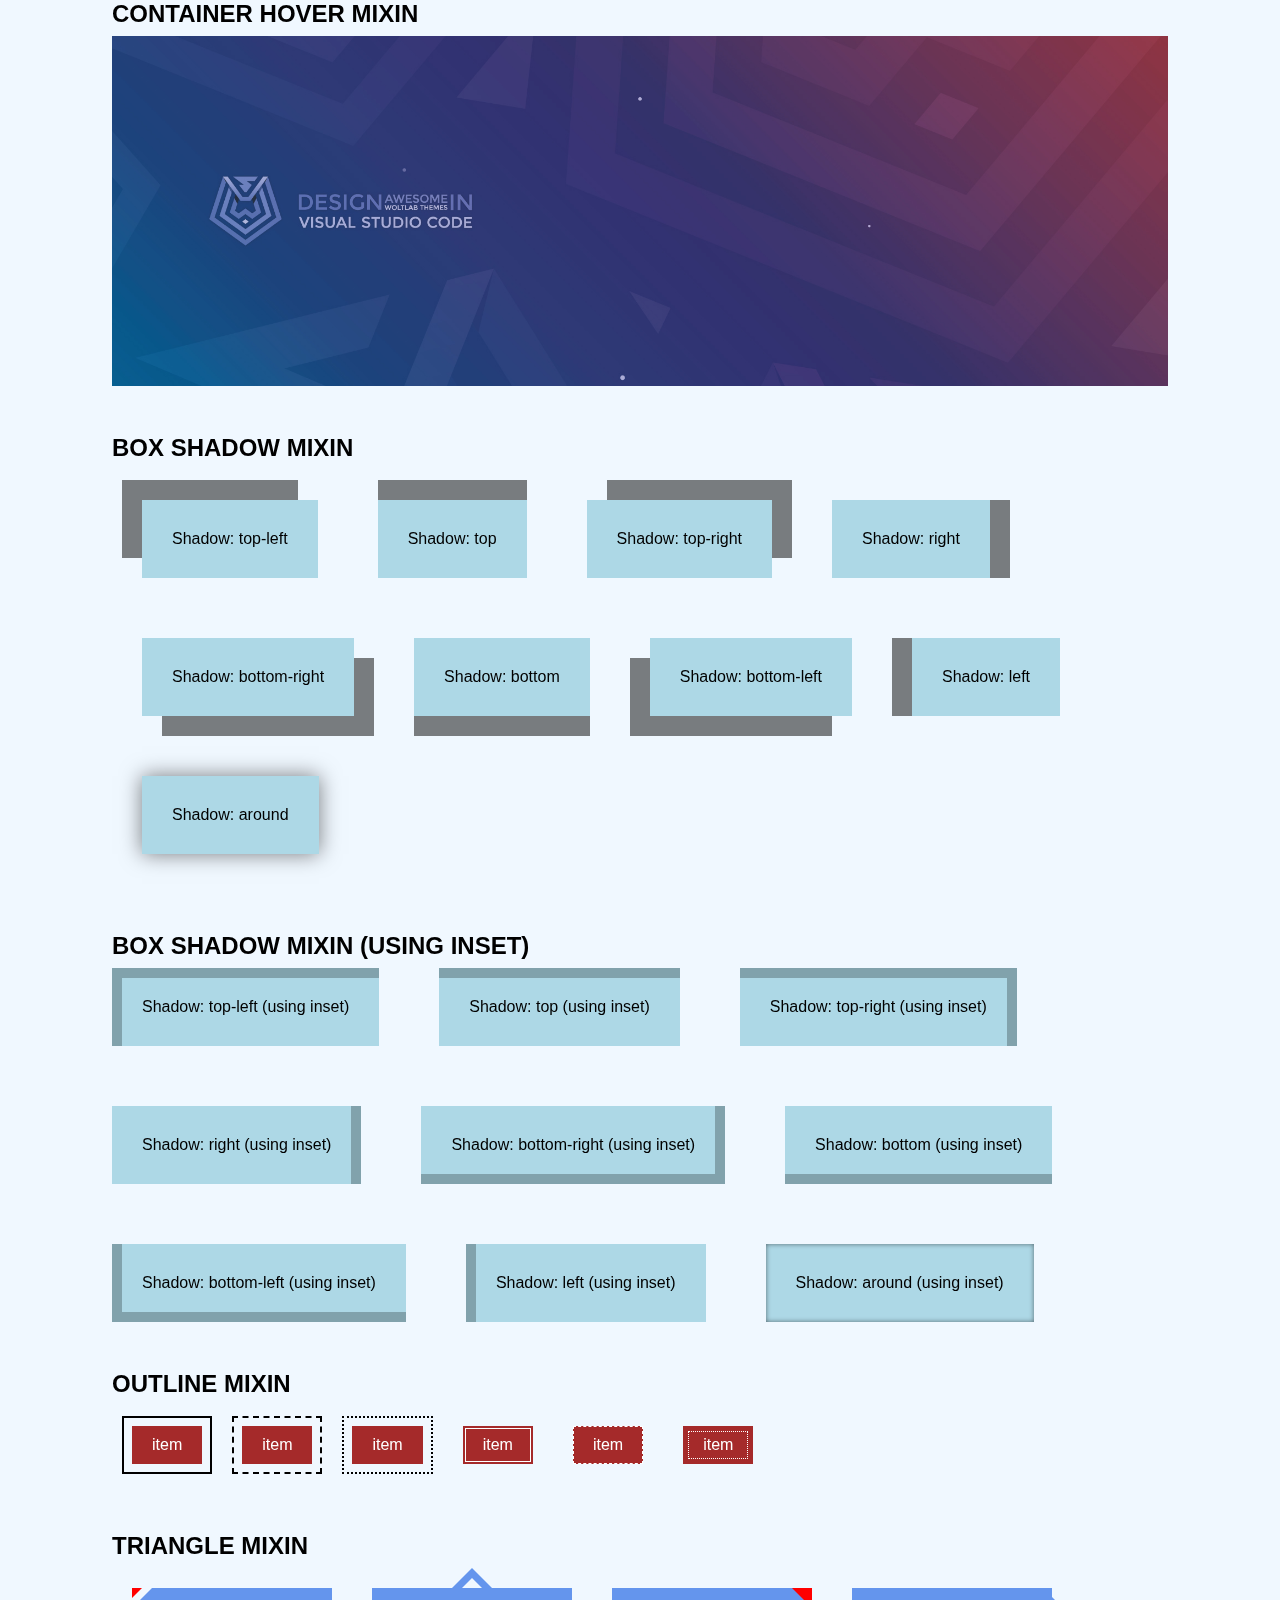
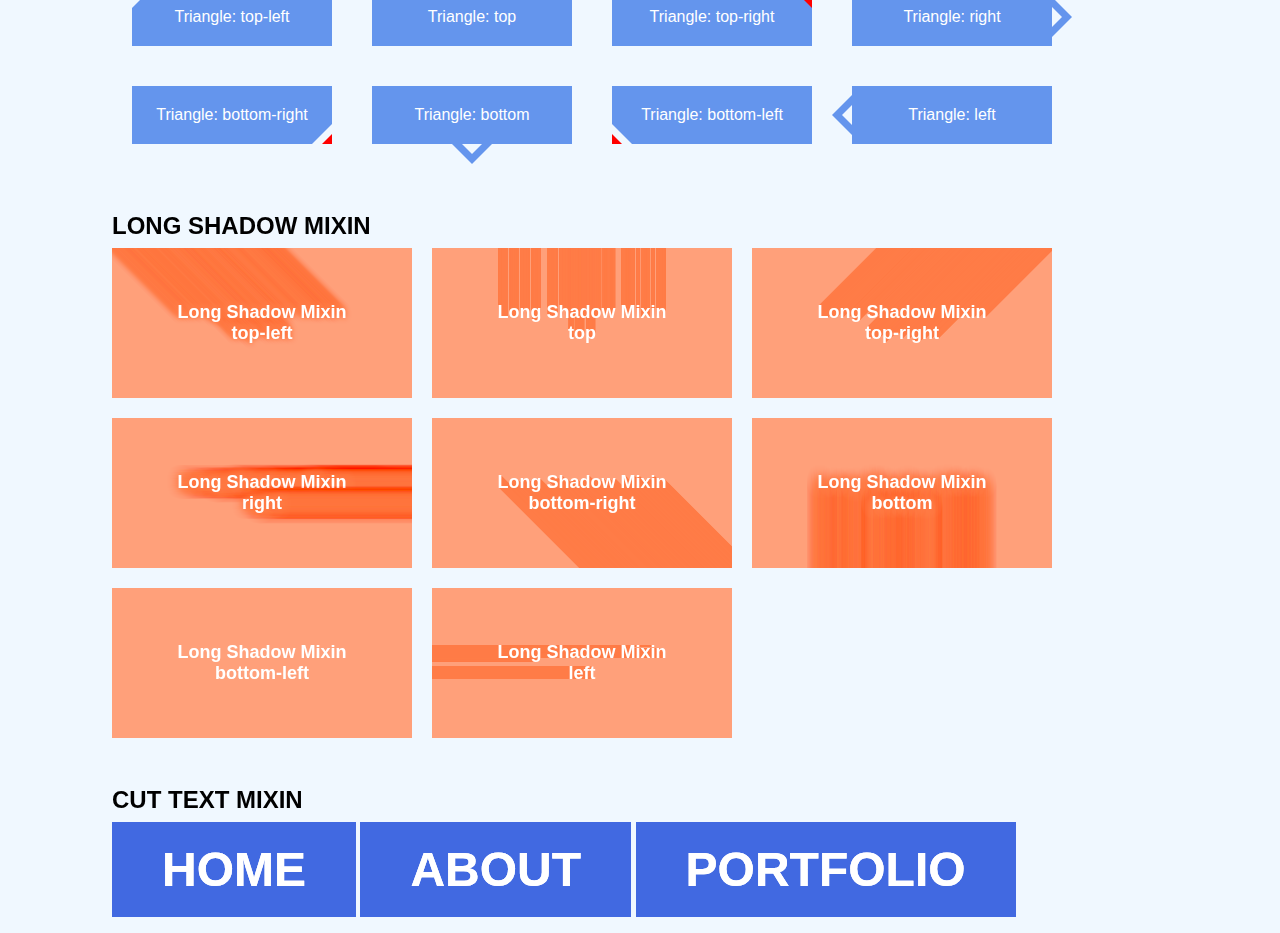
==== commit 34b3d6cd: "." ====
--- a/index.html
+++ b/index.html
@@ -1,242 +1,188 @@
 <!DOCTYPE html>
 <html lang="en">
-	<head>
-		<meta charset="UTF-8" />
-		<meta http-equiv="X-UA-Compatible" content="IE=edge" />
-		<meta name="viewport" content="width=device-width, initial-scale=1.0" />
+    <head>
+        <meta charset="UTF-8" />
+        <meta http-equiv="X-UA-Compatible" content="IE=edge" />
+        <meta name="viewport" content="width=device-width, initial-scale=1.0" />
 
-		<script src="./main.js" defer></script>
-		<link rel="stylesheet" href="https://cdnjs.cloudflare.com/ajax/libs/font-awesome/5.15.3/css/all.min.css" integrity="sha512-iBBXm8fW90+nuLcSKlbmrPcLa0OT92xO1BIsZ+ywDWZCvqsWgccV3gFoRBv0z+8dLJgyAHIhR35VZc2oM/gI1w==" crossorigin="anonymous" />
-		<link rel="stylesheet" href="style.css" />
-		<title>MIXINS</title>
-	</head>
-	<body>
-		<header>
-			<h1>Mixins</h1>
+        <script src="./main.js" defer></script>
+        <link
+            rel="stylesheet"
+            href="https://cdnjs.cloudflare.com/ajax/libs/font-awesome/5.15.3/css/all.min.css"
+            integrity="sha512-iBBXm8fW90+nuLcSKlbmrPcLa0OT92xO1BIsZ+ywDWZCvqsWgccV3gFoRBv0z+8dLJgyAHIhR35VZc2oM/gI1w=="
+            crossorigin="anonymous"
+        />
+        <link rel="stylesheet" href="style.css" />
+        <title>MIXINS</title>
+    </head>
+    <body>
+        <header>
+            <h1>Mixins</h1>
 
-			<nav class="nav">
-				<a href="./index.html">Home</a>
-				<a href="./gallery.html">Gallery</a>
-			</nav>
-		</header>
+            <nav class="nav">
+                <a href="./index.html">Home</a>
+                <a href="./gallery.html">Gallery</a>
+            </nav>
+        </header>
 
-		<main class="pageContainer">
-			<h2>Pseudo Mixin</h2>
-			<div class="element">Lorem ipsum dolor sit amet consectetur adipisicing elit. Maiores, labore!</div>
+        <main class="pageContainer">
+            <h2>Pseudo Mixin</h2>
+            <div class="element">
+                Lorem ipsum dolor sit amet consectetur adipisicing elit.
+                Maiores, labore!
+            </div>
 
-			<h2>FlexGrid Mixin (work in progress)</h2>
-			<div class="flexGrid">
-				<div>#</div>
-				<div>#</div>
-				<div>#</div>
-				<div>#</div>
-				<div>#</div>
-				<div>#</div>
-				<div>#</div>
-				<div>#</div>
-				<div>#</div>
-				<div>#</div>
-			</div>
+            <h2>FlexGrid Mixin (work in progress)</h2>
+            <div class="flexGrid">
+                <div>#</div>
+                <div>#</div>
+                <div>#</div>
+                <div>#</div>
+                <div>#</div>
+                <div>#</div>
+                <div>#</div>
+                <div>#</div>
+                <div>#</div>
+                <div>#</div>
+            </div>
 
-			<h2>Text Blend Mode Mixin</h2>
-			<div class="textBlend">
-				<div>White on Black</div>
-				<div>Black on White</div>
-			</div>
+            <h2>Text Blend Mode Mixin</h2>
+            <div class="textBlend">
+                <div>White on Black</div>
+                <div>Black on White</div>
+            </div>
 
-			<h2>Text Stroke Mixin</h2>
-			<div class="textStroke">
-				<p>Lorem, ipsum.</p>
-				<p>Lorem, ipsum.</p>
-				<p>Lorem, ipsum.</p>
-			</div>
-			
-			<h2>Text Gradient Mixin</h2>
-			<div class="textGradient">
-				<h3>Lorem ipsum dolor sit amet.</h3>
-				<h3>Lorem ipsum dolor sit amet.</h3>
-				<h3>Lorem ipsum dolor sit amet.</h3>
-			</div>
+            <h2>Text Stroke Mixin</h2>
+            <div class="textStroke">
+                <p>Lorem, ipsum.</p>
+                <p>Lorem, ipsum.</p>
+                <p>Lorem, ipsum.</p>
+            </div>
 
-			<h2>Item Counter Mixin</h2>
-			<div class="itemCounter">
-				<div></div>
-				<div></div>
-				<div></div>
-				<div></div>
-				<div></div>
-				<div></div>
-			</div>
-			<div class="itemCounter2">
-				<div></div>
-				<div></div>
-				<div></div>
-				<div></div>
-				<div></div>
-				<div></div>
-			</div>
+            <h2>Text Gradient Mixin</h2>
+            <div class="textGradient">
+                <h3>Lorem ipsum dolor sit amet.</h3>
+                <h3>Lorem ipsum dolor sit amet.</h3>
+                <h3>Lorem ipsum dolor sit amet.</h3>
+            </div>
 
-			<h2>Text hover Mixin</h2>
-			<ul class="linkHover">
-				<li>Text hover</li>
-				<li>Text hover</li>
-				<li>Text hover</li>
-				<li>Text hover</li>
-				<li>Text hover</li>
-				<li>Text hover</li>
-			</ul>
+            <h2>Item Counter Mixin</h2>
+            <div class="itemCounter">
+                <div></div>
+                <div></div>
+                <div></div>
+                <div></div>
+                <div></div>
+                <div></div>
+            </div>
+            <div class="itemCounter2">
+                <div></div>
+                <div></div>
+                <div></div>
+                <div></div>
+                <div></div>
+                <div></div>
+            </div>
 
-			<h2>Container hover Mixin</h2>
-			<figure class="imgHover">
-				<img src="./img/vWSC-wallpaper.jpg" alt="" />
-			</figure>
+            <h2>Text hover Mixin</h2>
+            <ul class="linkHover">
+                <li>Text hover</li>
+                <li>Text hover</li>
+                <li>Text hover</li>
+                <li>Text hover</li>
+                <li>Text hover</li>
+                <li>Text hover</li>
+            </ul>
 
-			<h2>PX to REM Mixin</h2>
-			<ul class="remall">
-				<li>
-					Mixin<br />
-					toRem(padding, 50px)<br /><br />
-					Output<br />padding: 3.125rem;
-				</li>
-				<li>
-					Mixin<br />
-					toRem(margin-top, 50px)<br />
-					toRem(padding, 20px, 60px)<br /><br />
-					Output<br />margin-top: 3.125rem;<br />
-					padding: 1.25rem 3.75rem;
-				</li>
-				<li>
-					<span>Mixin</span><br />
-					toRem(font-size, 32px)<br />
-					toRem(margin, 20px, 60px)<br />
-					toRem(padding, 20px, 10px, 15px, 40px)<br /><br />
-					Output<br />
-					font-size: 2rem;<br />
-					margin: 1.25rem 3.75rem;<br />
-					padding: 1.25rem 0.625rem 0.9375rem 2.5rem;<br />
-				</li>
-				<li>
-					Mixin<br />
-					toRem(padding-left, 80px)<br />
-					toRem(padding-right, 20px)<br />
-					toRem(font-size, 32px)<br /><br />
-					Output<br />
-					padding-left: 5rem;<br />
-					padding-right: 1.25rem;<br />
-					font-size: 2rem;<br />
-				</li>
-				<li>
-					Mixin<br />
-					toRem(height, 300px)<br />
-					toRem(width, 500px)<br />
-					toRem(padding, 20px)<br /><br />
-					Output<br />
-					height: 18.75rem;<br />
-					width: 31.25rem;<br />
-					padding: 1.25rem;<br />
-				</li>
-				<li>
-					<span>Mixin</span><br />
-					toRem(line-height, 50px)<br />
-					toRem(padding, 0px, 50px)<br /><br />
-					Output<br />
-					line-height: 3.125rem;<br />
-					padding: 0rem 3.125rem;
-				</li>
-				<li>
-					Mixin<br />
-					toRem(margin-top, -75px)<br />
-					toRem(padding, 20px)<br /><br />
-					Output<br />
-					margin-top: -4.6875rem;<br />
-					padding: 1.25rem;
-				</li>
-			</ul>
+            <h2>Container hover Mixin</h2>
+            <figure class="imgHover">
+                <img src="./img/vWSC-wallpaper.jpg" alt="" />
+            </figure>
 
-			<h2>Box Shadow Mixin</h2>
-			<ul class="boxShadow">
-				<li>Shadow: top-left</li>
-				<li>Shadow: top</li>
-				<li>Shadow: top-right</li>
-				<li>Shadow: right</li>
-				<li>Shadow: bottom-right</li>
-				<li>Shadow: bottom</li>
-				<li>Shadow: bottom-left</li>
-				<li>Shadow: left</li>
-				<li>Shadow: around</li>
-			</ul>
+            <h2>Box Shadow Mixin</h2>
+            <ul class="boxShadow">
+                <li>Shadow: top-left</li>
+                <li>Shadow: top</li>
+                <li>Shadow: top-right</li>
+                <li>Shadow: right</li>
+                <li>Shadow: bottom-right</li>
+                <li>Shadow: bottom</li>
+                <li>Shadow: bottom-left</li>
+                <li>Shadow: left</li>
+                <li>Shadow: around</li>
+            </ul>
 
-			<h2>Box Shadow Mixin (using inset)</h2>
-			<ul class="boxShadowInset">
-				<li>Shadow: top-left (using inset)</li>
-				<li>Shadow: top (using inset)</li>
-				<li>Shadow: top-right (using inset)</li>
-				<li>Shadow: right (using inset)</li>
-				<li>Shadow: bottom-right (using inset)</li>
-				<li>Shadow: bottom (using inset)</li>
-				<li>Shadow: bottom-left (using inset)</li>
-				<li>Shadow: left (using inset)</li>
-				<li>Shadow: around (using inset)</li>
-			</ul>
+            <h2>Box Shadow Mixin (using inset)</h2>
+            <ul class="boxShadowInset">
+                <li>Shadow: top-left (using inset)</li>
+                <li>Shadow: top (using inset)</li>
+                <li>Shadow: top-right (using inset)</li>
+                <li>Shadow: right (using inset)</li>
+                <li>Shadow: bottom-right (using inset)</li>
+                <li>Shadow: bottom (using inset)</li>
+                <li>Shadow: bottom-left (using inset)</li>
+                <li>Shadow: left (using inset)</li>
+                <li>Shadow: around (using inset)</li>
+            </ul>
 
-			<h2>Outline Mixin</h2>
-			<ul class="outline">
-				<li>item</li>
-				<li>item</li>
-				<li>item</li>
-				<li>item</li>
-				<li>item</li>
-				<li>item</li>
-			</ul>
+            <h2>Outline Mixin</h2>
+            <ul class="outline">
+                <li>item</li>
+                <li>item</li>
+                <li>item</li>
+                <li>item</li>
+                <li>item</li>
+                <li>item</li>
+            </ul>
 
-			<h2>Triangle Mixin</h2>
-			<ul class="triangle">
-				<li>Triangle: top-left</li>
-				<li>Triangle: top</li>
-				<li>Triangle: top-right</li>
-				<li>Triangle: right</li>
-				<li>Triangle: bottom-right</li>
-				<li>Triangle: bottom</li>
-				<li>Triangle: bottom-left</li>
-				<li>Triangle: left</li>
-			</ul>
+            <h2>Triangle Mixin</h2>
+            <ul class="triangle">
+                <li>Triangle: top-left</li>
+                <li>Triangle: top</li>
+                <li>Triangle: top-right</li>
+                <li>Triangle: right</li>
+                <li>Triangle: bottom-right</li>
+                <li>Triangle: bottom</li>
+                <li>Triangle: bottom-left</li>
+                <li>Triangle: left</li>
+            </ul>
 
-			<h2>Long Shadow Mixin</h2>
-			<ul class="longShadow">
-				<li>
-					<p>Long Shadow Mixin<br /><span>top-left</span></p>
-				</li>
-				<li>
-					<p>Long Shadow Mixin<br /><span>top</span></p>
-				</li>
-				<li>
-					<p>Long Shadow Mixin<br /><span>top-right</span></p>
-				</li>
-				<li>
-					<p>Long Shadow Mixin<br />right</p>
-				</li>
-				<li>
-					<p>Long Shadow Mixin<br />bottom-right</p>
-				</li>
-				<li>
-					<p>Long Shadow Mixin<br />bottom</p>
-				</li>
-				<li>
-					<p>Long Shadow Mixin<br />bottom-left</p>
-				</li>
-				<li>
-					<p>Long Shadow Mixin<br />left</p>
-				</li>
-			</ul>
+            <h2>Long Shadow Mixin</h2>
+            <ul class="longShadow">
+                <li>
+                    <p>Long Shadow Mixin<br /><span>top-left</span></p>
+                </li>
+                <li>
+                    <p>Long Shadow Mixin<br /><span>top</span></p>
+                </li>
+                <li>
+                    <p>Long Shadow Mixin<br /><span>top-right</span></p>
+                </li>
+                <li>
+                    <p>Long Shadow Mixin<br />right</p>
+                </li>
+                <li>
+                    <p>Long Shadow Mixin<br />bottom-right</p>
+                </li>
+                <li>
+                    <p>Long Shadow Mixin<br />bottom</p>
+                </li>
+                <li>
+                    <p>Long Shadow Mixin<br />bottom-left</p>
+                </li>
+                <li>
+                    <p>Long Shadow Mixin<br />left</p>
+                </li>
+            </ul>
 
-			<h2>Cut Text Mixin</h2>
-			<div class="cutText">
-				<a href="#!"><span>Home</span></a>
-				<a href="#!"><span>About</span></a>
-				<a href="#!"><span>Portfolio</span></a>
-			</div>
+            <h2>Cut Text Mixin</h2>
+            <div class="cutText">
+                <a href="#!"><span>Home</span></a>
+                <a href="#!"><span>About</span></a>
+                <a href="#!"><span>Portfolio</span></a>
+            </div>
 
-			<!-- <h2>Text Style Mixin</h2>
+            <!-- <h2>Text Style Mixin</h2>
 			<div class="textStyle">
 				<a href="#!">Home</a>
 				<a href="#!">About Us</a>
@@ -244,6 +190,6 @@
 				<a href="#!">Our Team</a>
 				<a href="#!">Contact</a>
 			</div> -->
-		</main>
-	</body>
+        </main>
+    </body>
 </html>
--- a/style.css
+++ b/style.css
@@ -7,11 +7,11 @@
 }
 
 body {
-  font-family: 'Segoe UI', Tahoma, Geneva, Verdana, sans-serif;
+  font-family: "Segoe UI", Tahoma, Geneva, Verdana, sans-serif;
   background-color: aliceblue;
 }
 
-body[data-page-id='gallery'] main {
+body[data-page-id="gallery"] main {
   padding: 3rem 0;
 }
 
@@ -431,69 +431,6 @@
     margin: 0;
     max-width: inherit;
   }
-}
-
-.remall {
-  display: -webkit-box;
-  display: -ms-flexbox;
-  display: flex;
-  -ms-flex-wrap: wrap;
-      flex-wrap: wrap;
-  -webkit-box-align: start;
-      -ms-flex-align: start;
-          align-items: flex-start;
-  list-style: none;
-}
-
-.remall > *:not(:last-child) {
-  margin-right: 1rem;
-}
-
-.remall > * {
-  background-color: lightpink;
-}
-
-.remall > *:first-child {
-  padding: 3.125rem;
-}
-
-.remall > *:nth-child(2) {
-  margin-top: 3.125rem;
-  padding: 1.25rem 3.75rem;
-}
-
-.remall > *:nth-child(3) {
-  margin: 1.25rem 3.75rem;
-  padding: 1.25rem 0.625rem 0.9375rem 2.5rem;
-}
-
-.remall > *:nth-child(3) > span {
-  font-size: 2rem;
-}
-
-.remall > *:nth-child(4) {
-  padding-left: 5rem;
-  padding-right: 1.25rem;
-  font-size: 2rem;
-}
-
-.remall > *:nth-child(5) {
-  height: 18.75rem;
-  width: 31.25rem;
-  padding: 1.25rem;
-}
-
-.remall > *:nth-child(6) {
-  padding: 0rem 3.125rem;
-}
-
-.remall > *:nth-child(6) > span {
-  line-height: 3.125rem;
-}
-
-.remall > *:nth-child(7) {
-  margin-top: -4.6875rem;
-  padding: 1.25rem;
 }
 
 .boxShadow {
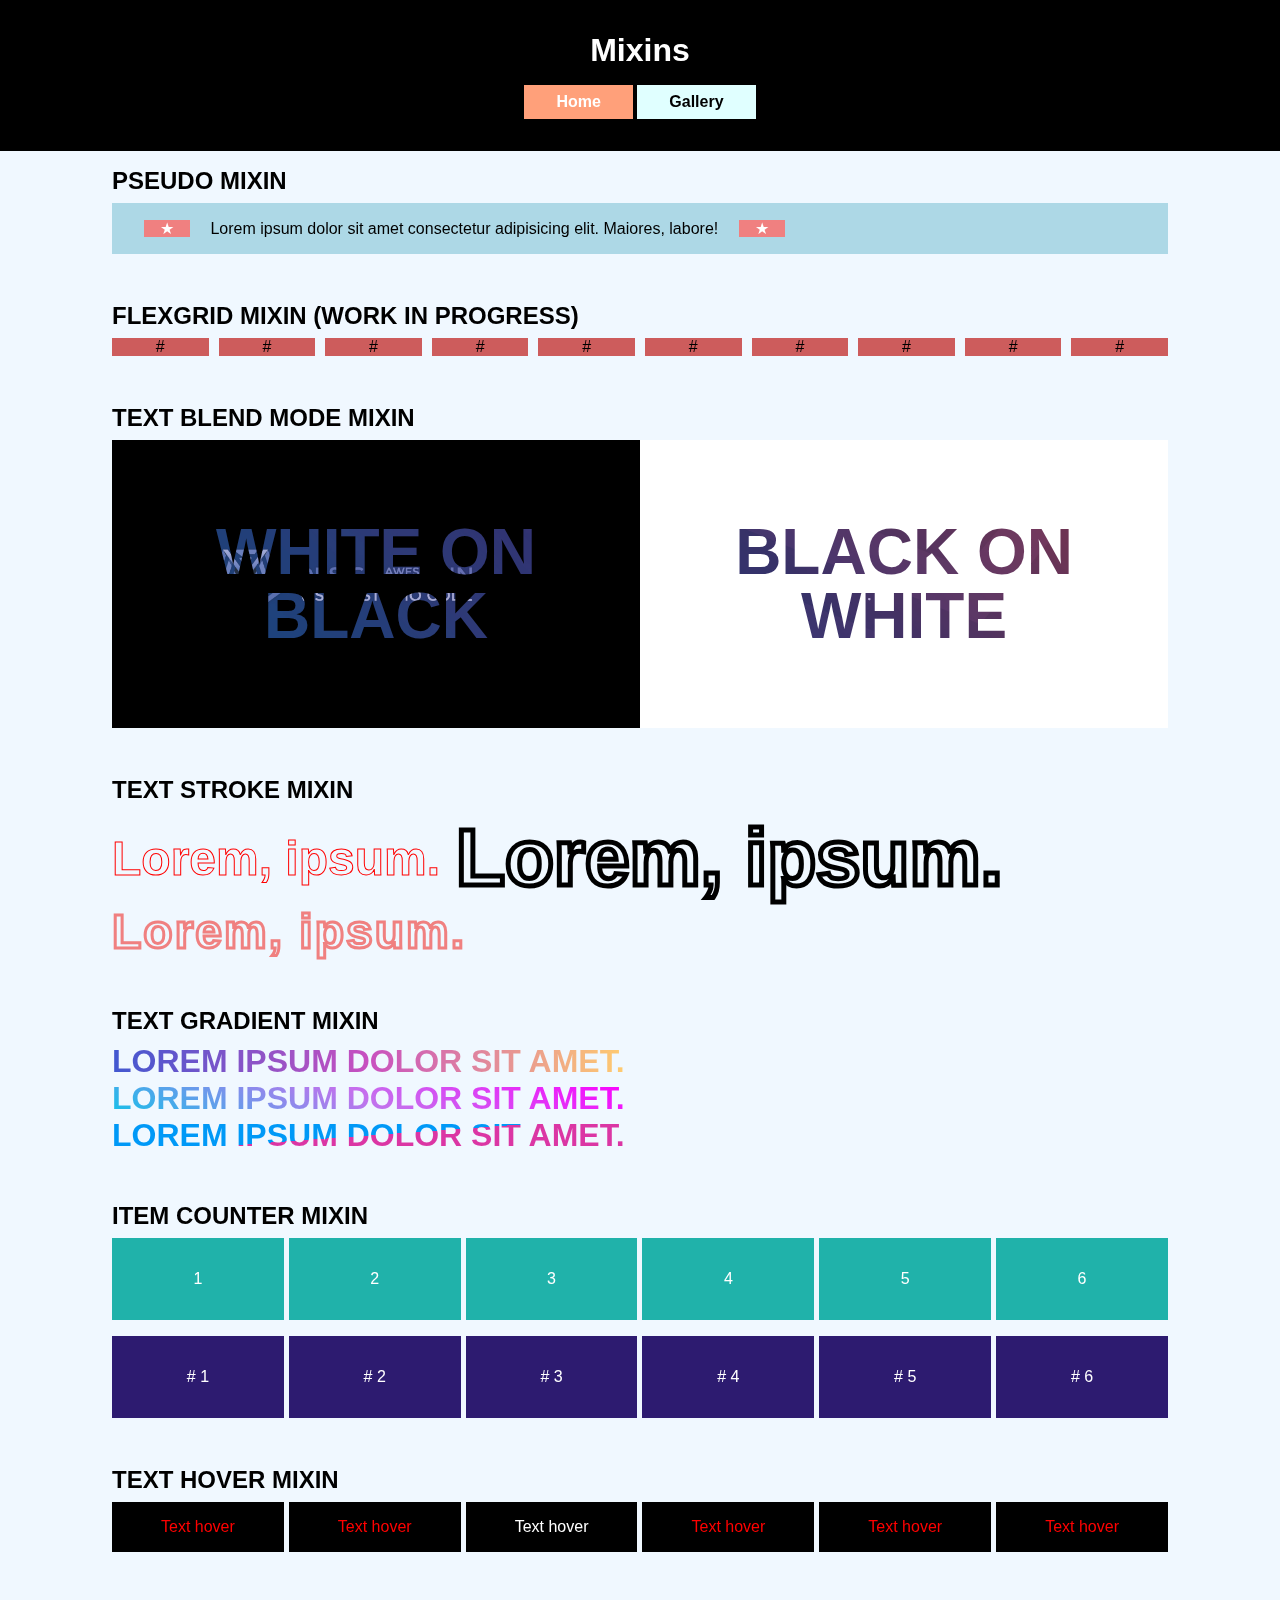
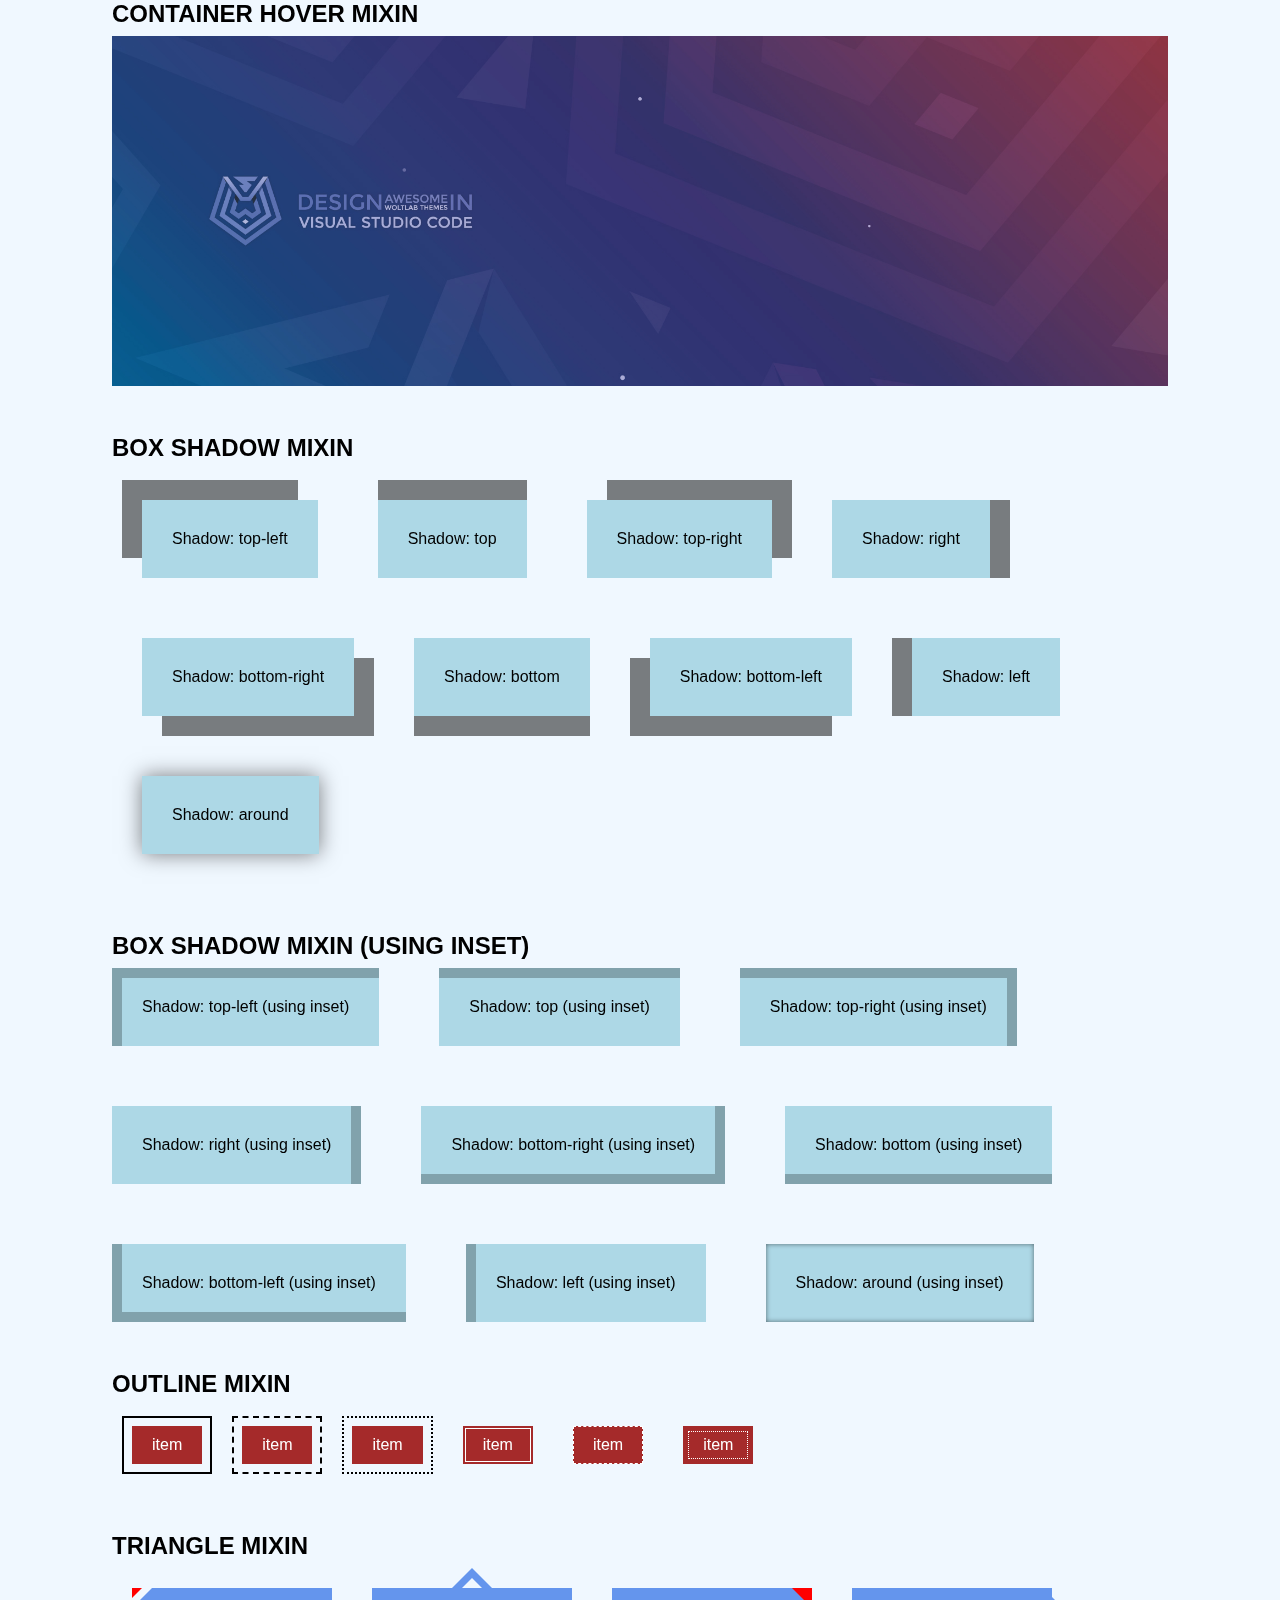
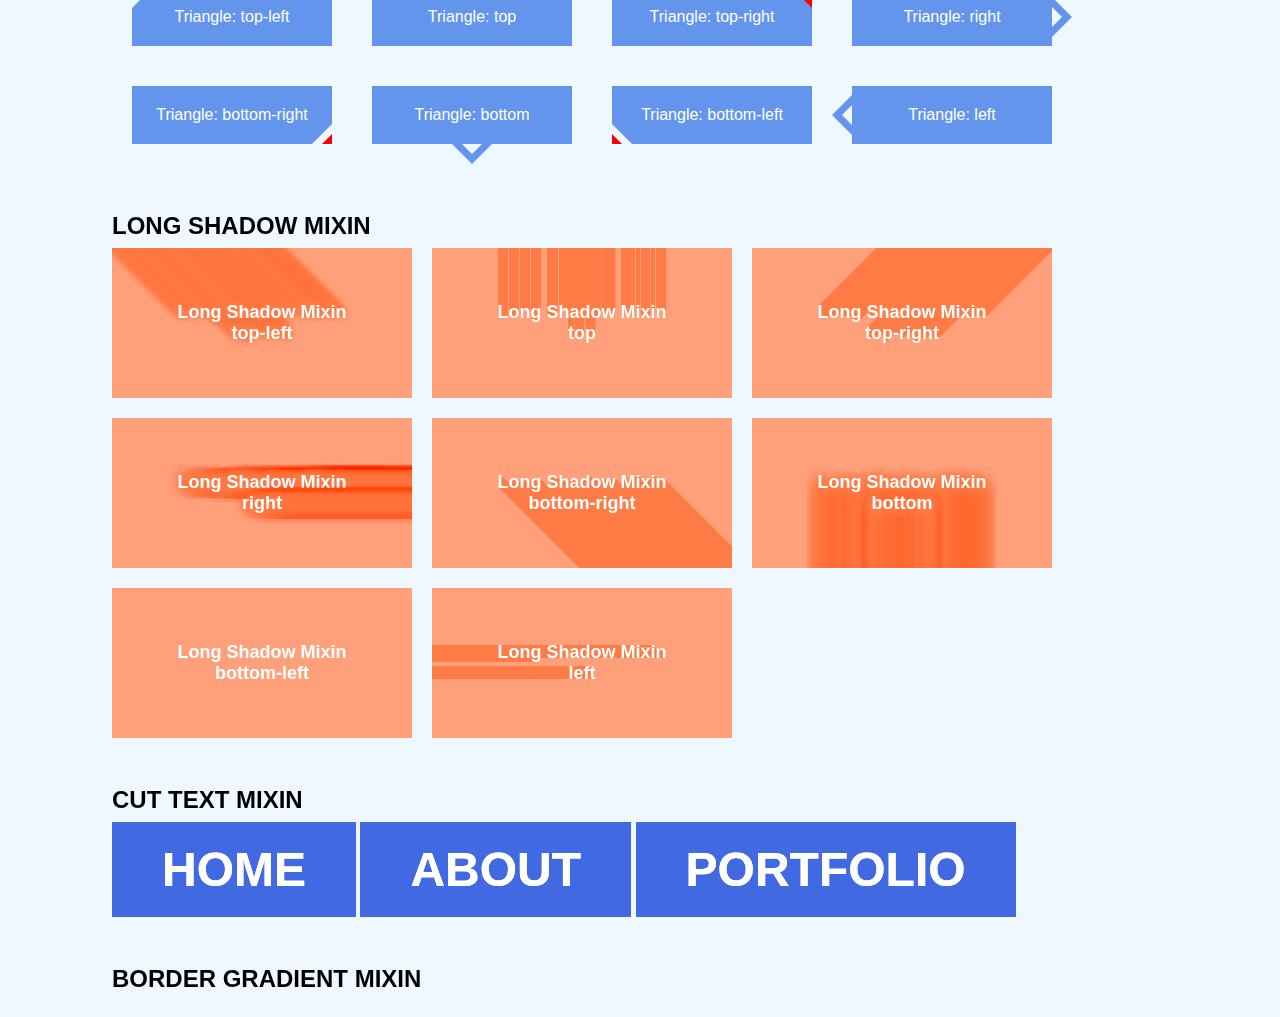
==== commit ae1b4b56: "Added new mixin" ====
--- a/index.html
+++ b/index.html
@@ -182,6 +182,13 @@
                 <a href="#!"><span>Portfolio</span></a>
             </div>
 
+            <h2>Border Gradient Mixin</h2>
+            <div class="borderGradient">
+                <div class="borderGradient__item"></div>
+                <div class="borderGradient__item"></div>
+                <div class="borderGradient__item"></div>
+            </div>
+
             <!-- <h2>Text Style Mixin</h2>
 			<div class="textStyle">
 				<a href="#!">Home</a>
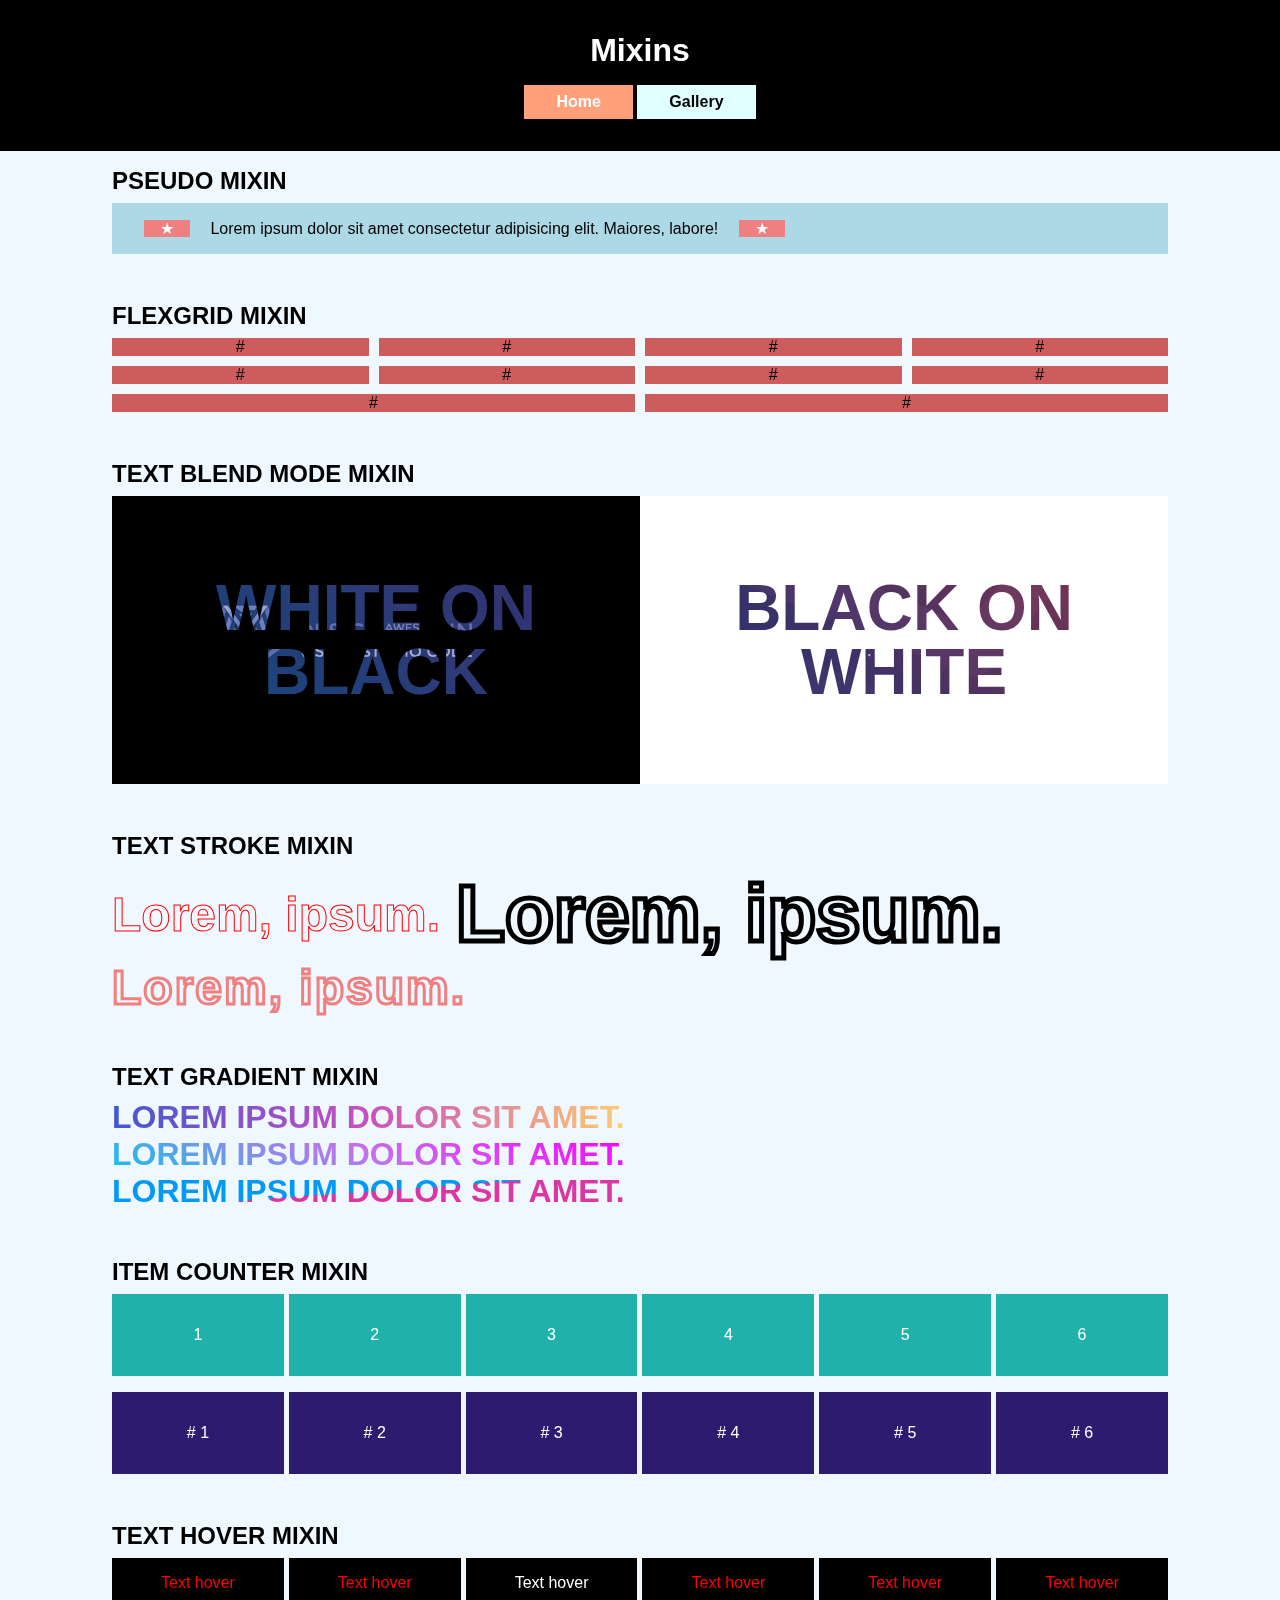
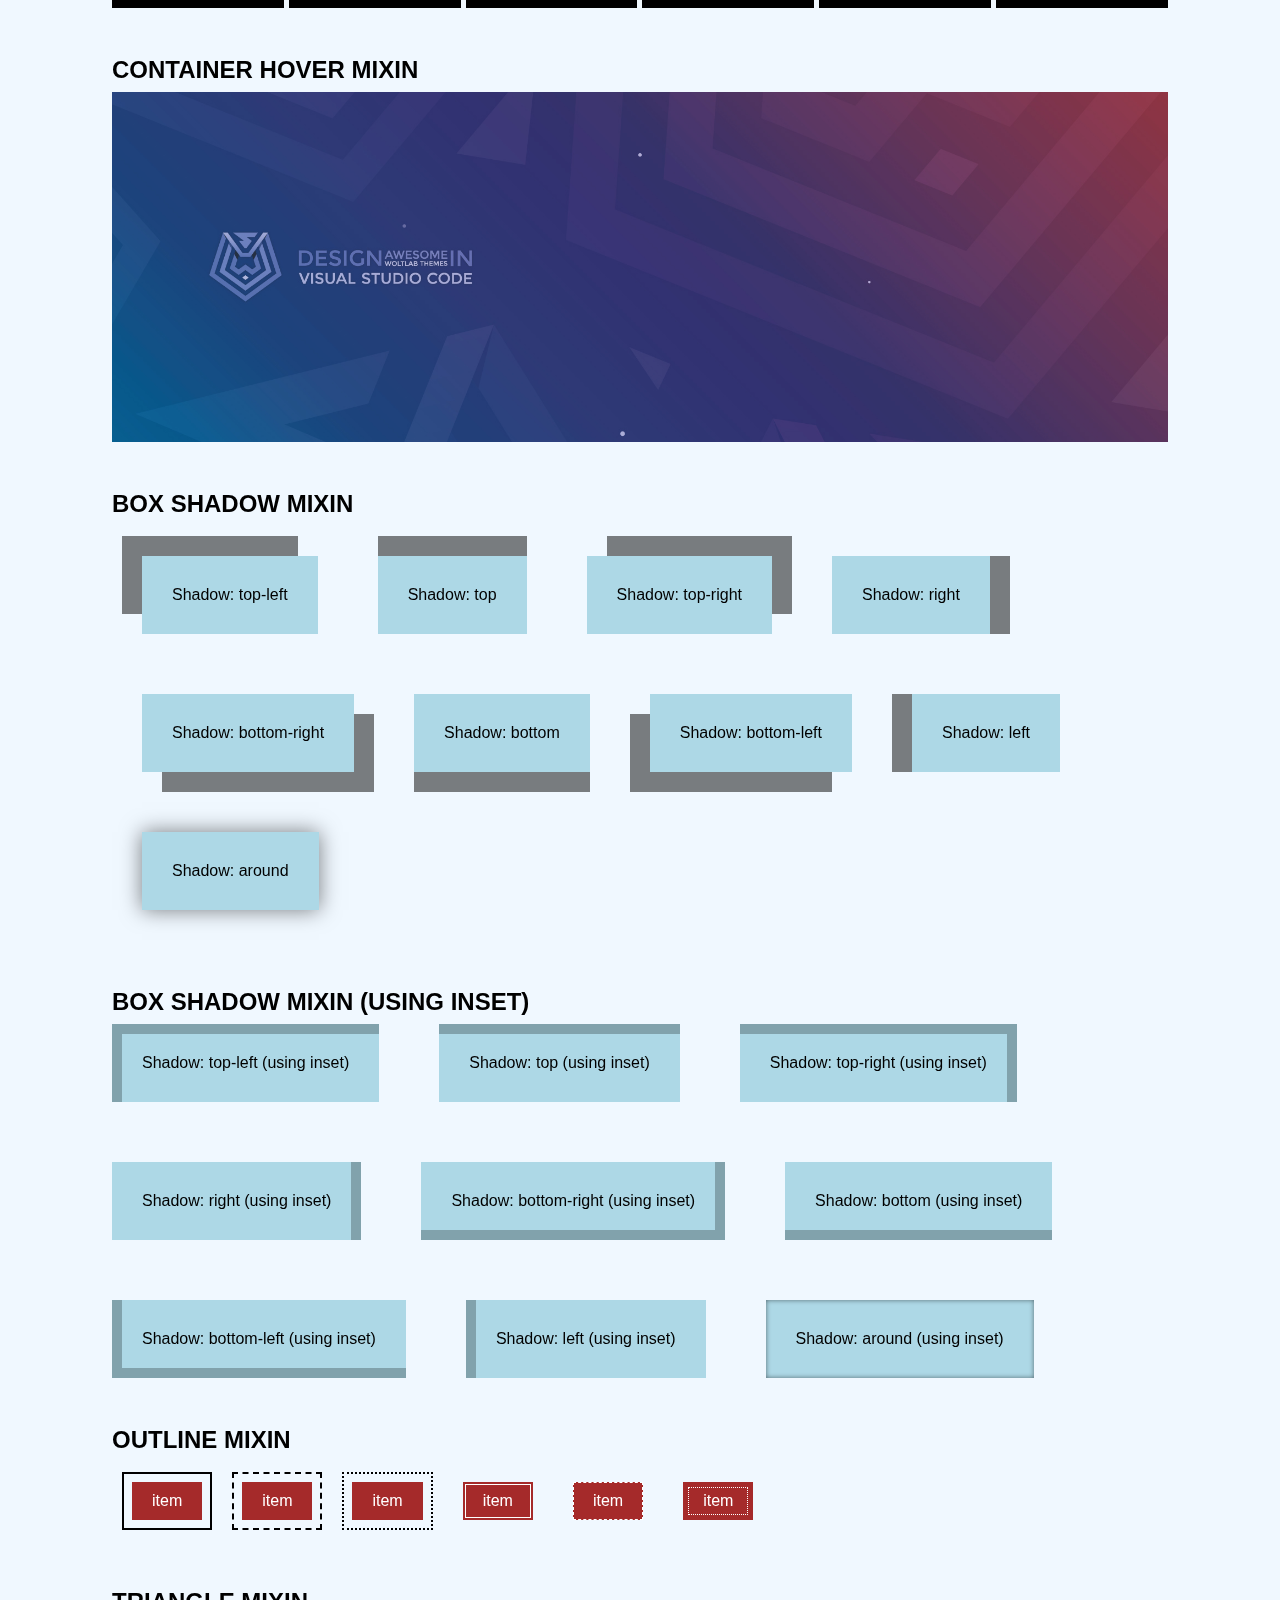
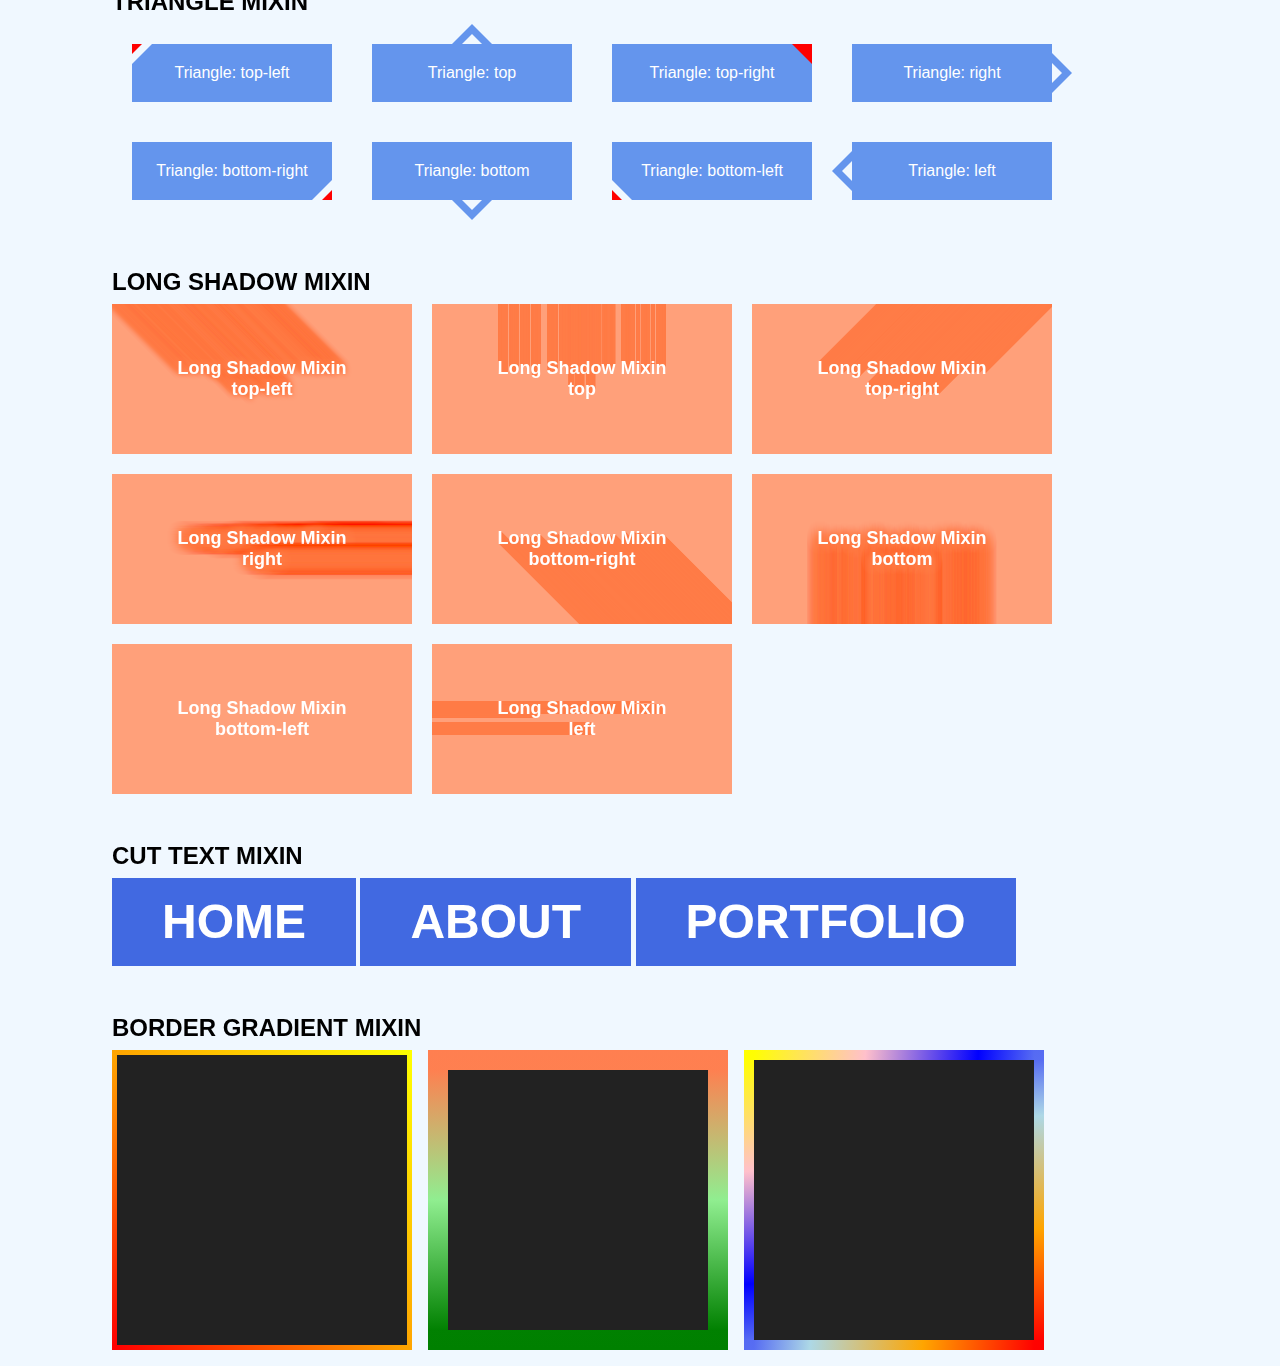
==== commit 2d7499e1: "." ====
--- a/index.html
+++ b/index.html
@@ -32,7 +32,7 @@
                 Maiores, labore!
             </div>
 
-            <h2>FlexGrid Mixin (work in progress)</h2>
+            <h2>FlexGrid Mixin</h2>
             <div class="flexGrid">
                 <div>#</div>
                 <div>#</div>
--- a/style.css
+++ b/style.css
@@ -115,32 +115,18 @@
   display: flex;
   -ms-flex-wrap: wrap;
       flex-wrap: wrap;
-  margin: -20px;
+  margin: -5px;
 }
 
 .flexGrid > * {
-  -webkit-box-flex: 0;
-      -ms-flex: 0 0 calc(100% / 10);
-          flex: 0 0 calc(100% / 10);
-  margin: 10px;
-}
-
-@supports (display: grid) {
-  .flexGrid {
-    display: -ms-grid;
-    display: grid;
-    -ms-grid-columns: (1fr)[10];
-        grid-template-columns: repeat(10, 1fr);
-    grid-auto-rows: minmax(auto, 1fr);
-    gap: 10px;
-    margin: 0;
-  }
-  .flexGrid > * {
-    -webkit-box-flex: inherit;
-        -ms-flex: inherit;
-            flex: inherit;
-    margin: 0;
-  }
+  margin: 5px;
+}
+
+.flexGrid > * {
+  width: 100%;
+  -webkit-box-flex: 1;
+      -ms-flex: 1 1 calc((100% / 4) - 10px);
+          flex: 1 1 calc((100% / 4) - 10px);
 }
 
 .flexGrid > * {
@@ -402,7 +388,14 @@
   -ms-flex-wrap: wrap;
       flex-wrap: wrap;
   overflow: hidden;
-  margin: -2.5px;
+  margin: -0.5rem;
+}
+
+@supports (gap: 5px) {
+  .imgContainer {
+    gap: 1rem;
+    margin: 0;
+  }
 }
 
 .imgContainer > * {
@@ -412,8 +405,8 @@
   width: 100%;
   height: 100%;
   max-width: calc(100% / 5);
-  max-width: calc(100% / 5 - 5px);
-  margin: 2.5px;
+  max-width: calc(100% / 5 - 1rem);
+  margin: 0.5rem;
 }
 
 @supports (display: grid) {
@@ -424,7 +417,7 @@
         grid-template-columns: repeat(5, 1fr);
     grid-auto-rows: auto;
     grid-auto-flow: dense;
-    gap: 5px;
+    gap: 1rem;
     margin: 0;
   }
   .imgContainer > * {
@@ -904,41 +897,82 @@
   font-weight: bold;
   text-transform: uppercase;
   font-size: 3rem;
-}
-
-.cutText > * > span:hover {
-  color: currentColor;
-}
-
-@supports ((-webkit-clip-path: polygon(0 0, 100% 0, 100% 50%, 0 50%)) or (clip-path: polygon(0 0, 100% 0, 100% 50%, 0 50%))) {
-  .cutText > * > span {
-    position: relative;
-    -webkit-transition: color 0s 0.2s ease;
-    transition: color 0s 0.2s ease;
-    z-index: 1;
-  }
-  .cutText > * > span::before, .cutText > * > span::after {
-    content: attr(data-cuttext);
-    position: absolute;
-    color: currentColor;
-    text-align: center;
-    left: 0;
-    right: 0;
-    margin: auto;
-    -webkit-transform: translate(0, 0);
-            transform: translate(0, 0);
-    -webkit-transition: all 0.2s ease;
-    transition: all 0.2s ease;
-    z-index: -1;
-  }
-  .cutText > * > span::before {
-    -webkit-clip-path: polygon(0 0, 100% 0, 100% 50%, 0 50%);
-    clip-path: polygon(0 0, 100% 0, 100% 50%, 0 50%);
-  }
-  .cutText > * > span::after {
-    -webkit-clip-path: polygon(0 50%, 100% 50%, 100% 100%, 0% 100%);
-    clip-path: polygon(0 50%, 100% 50%, 100% 100%, 0% 100%);
-  }
+  position: relative;
+  display: -webkit-inline-box;
+  display: -ms-inline-flexbox;
+  display: inline-flex;
+  -webkit-box-orient: vertical;
+  -webkit-box-direction: normal;
+      -ms-flex-direction: column;
+          flex-direction: column;
+  text-decoration: none;
+  -webkit-transition: color 0.1s 0.1s linear;
+  transition: color 0.1s 0.1s linear;
+  line-height: 0;
+  z-index: 1;
+}
+
+.cutText > * > span::before, .cutText > * > span::after {
+  content: attr(data-slice);
+  display: -webkit-inline-box;
+  display: -ms-inline-flexbox;
+  display: inline-flex;
+  color: transparent;
+  text-align: center;
+  width: 100%;
+  height: 0.5em;
+  -webkit-transform: translate(0, 0);
+          transform: translate(0, 0);
+  -webkit-transition: color 0.1s 0.1s linear, -webkit-transform 0.1s linear;
+  transition: color 0.1s 0.1s linear, -webkit-transform 0.1s linear;
+  transition: transform 0.1s linear, color 0.1s 0.1s linear;
+  transition: transform 0.1s linear, color 0.1s 0.1s linear, -webkit-transform 0.1s linear;
+  -webkit-user-select: none;
+     -moz-user-select: none;
+      -ms-user-select: none;
+          user-select: none;
+  overflow: hidden;
+  font-size: 1em;
+  z-index: -1;
+}
+
+.cutText > * > span::before {
+  -webkit-box-align: end;
+      -ms-flex-align: end;
+          align-items: flex-end;
+}
+
+.cutText > * > span::after {
+  -webkit-box-align: start;
+      -ms-flex-align: start;
+          align-items: flex-start;
+}
+
+.cutText > * > span :active {
+  -webkit-transition: none;
+  transition: none;
+  color: transparent;
+}
+
+.cutText > * > span :active::before, .cutText > * > span :active::after {
+  color: darkblue;
+  -webkit-transition: -webkit-transform 0.1s linear;
+  transition: -webkit-transform 0.1s linear;
+  transition: transform 0.1s linear;
+  transition: transform 0.1s linear, -webkit-transform 0.1s linear;
+}
+
+.cutText > * > span :active::before {
+  -webkit-transform: translate(-0.06em, -0.03em);
+          transform: translate(-0.06em, -0.03em);
+}
+
+.cutText > * > span :active::after {
+  -webkit-transform: translate(0.06em, 0.03em);
+          transform: translate(0.06em, 0.03em);
+}
+
+@media (hover: hover) {
   .cutText > * > span:hover, .cutText > * > span:focus, .cutText > * > span:focus-within, .cutText > * > span:focus-visible {
     -webkit-transition: none;
     transition: none;
@@ -946,6 +980,10 @@
   }
   .cutText > * > span:hover::before, .cutText > * > span:hover::after, .cutText > * > span:focus::before, .cutText > * > span:focus::after, .cutText > * > span:focus-within::before, .cutText > * > span:focus-within::after, .cutText > * > span:focus-visible::before, .cutText > * > span:focus-visible::after {
     color: darkblue;
+    -webkit-transition: -webkit-transform 0.1s linear;
+    transition: -webkit-transform 0.1s linear;
+    transition: transform 0.1s linear;
+    transition: transform 0.1s linear, -webkit-transform 0.1s linear;
   }
   .cutText > * > span:hover::before, .cutText > * > span:focus::before, .cutText > * > span:focus-within::before, .cutText > * > span:focus-visible::before {
     -webkit-transform: translate(-0.06em, -0.03em);
@@ -956,4 +994,41 @@
             transform: translate(0.06em, 0.03em);
   }
 }
+
+.borderGradient {
+  display: -ms-grid;
+  display: grid;
+  -ms-grid-columns: (1fr)[3];
+      grid-template-columns: repeat(3, 1fr);
+  gap: 1rem;
+  width: 80%;
+}
+
+.borderGradient__item {
+  min-width: 300px;
+  min-height: 300px;
+  background-color: #222;
+}
+
+.borderGradient__item:first-child {
+  border-style: solid;
+  border-width: 5px;
+  -o-border-image: linear-gradient(45deg, red, orange, yellow) 1;
+     border-image: linear-gradient(45deg, red, orange, yellow) 1;
+}
+
+.borderGradient__item:nth-child(2) {
+  border-style: solid;
+  border-width: 20px;
+  -o-border-image: linear-gradient(to top, green, lightgreen, coral) 1;
+     border-image: -webkit-gradient(linear, left bottom, left top, from(green), color-stop(lightgreen), to(coral)) 1;
+     border-image: linear-gradient(to top, green, lightgreen, coral) 1;
+}
+
+.borderGradient__item:last-child {
+  border-style: solid;
+  border-width: 10px;
+  -o-border-image: linear-gradient(-45deg, red, orange, lightblue, blue, pink, yellow) 1;
+     border-image: linear-gradient(-45deg, red, orange, lightblue, blue, pink, yellow) 1;
+}
 /*# sourceMappingURL=style.css.map */